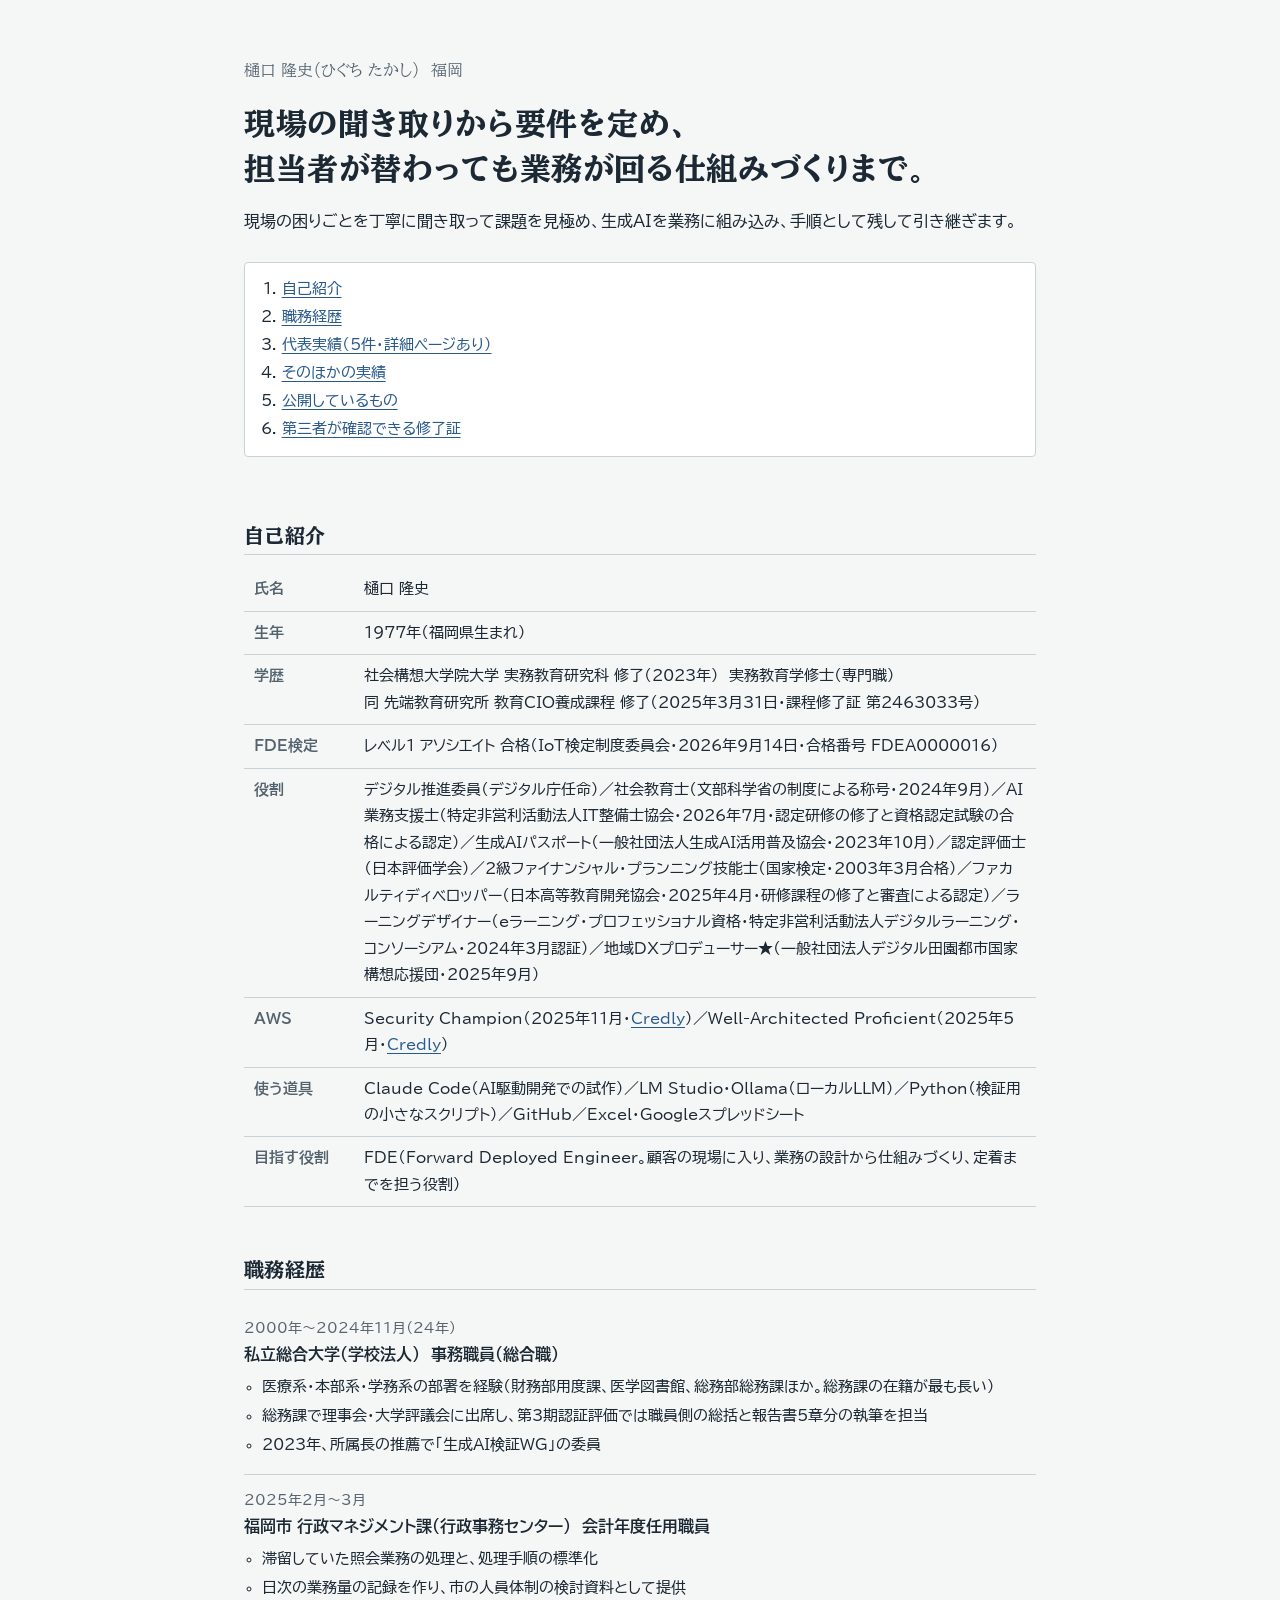
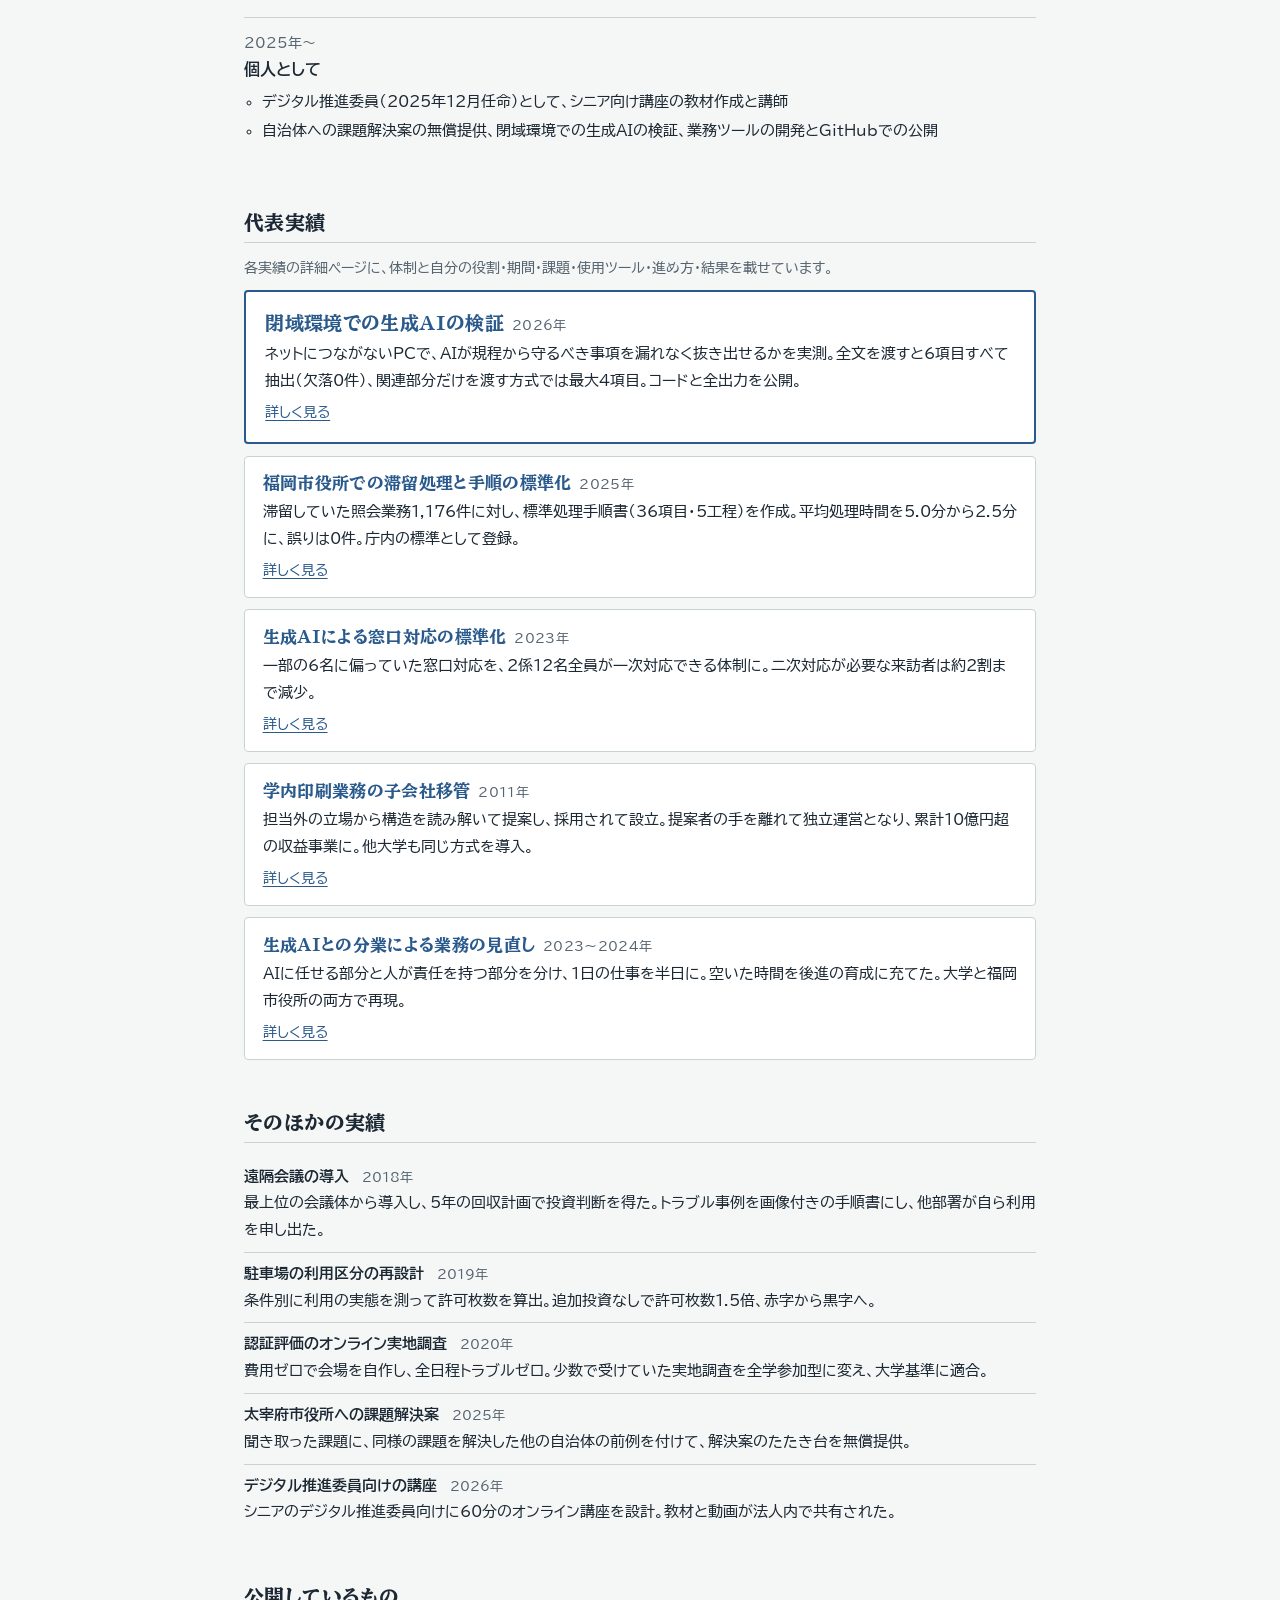
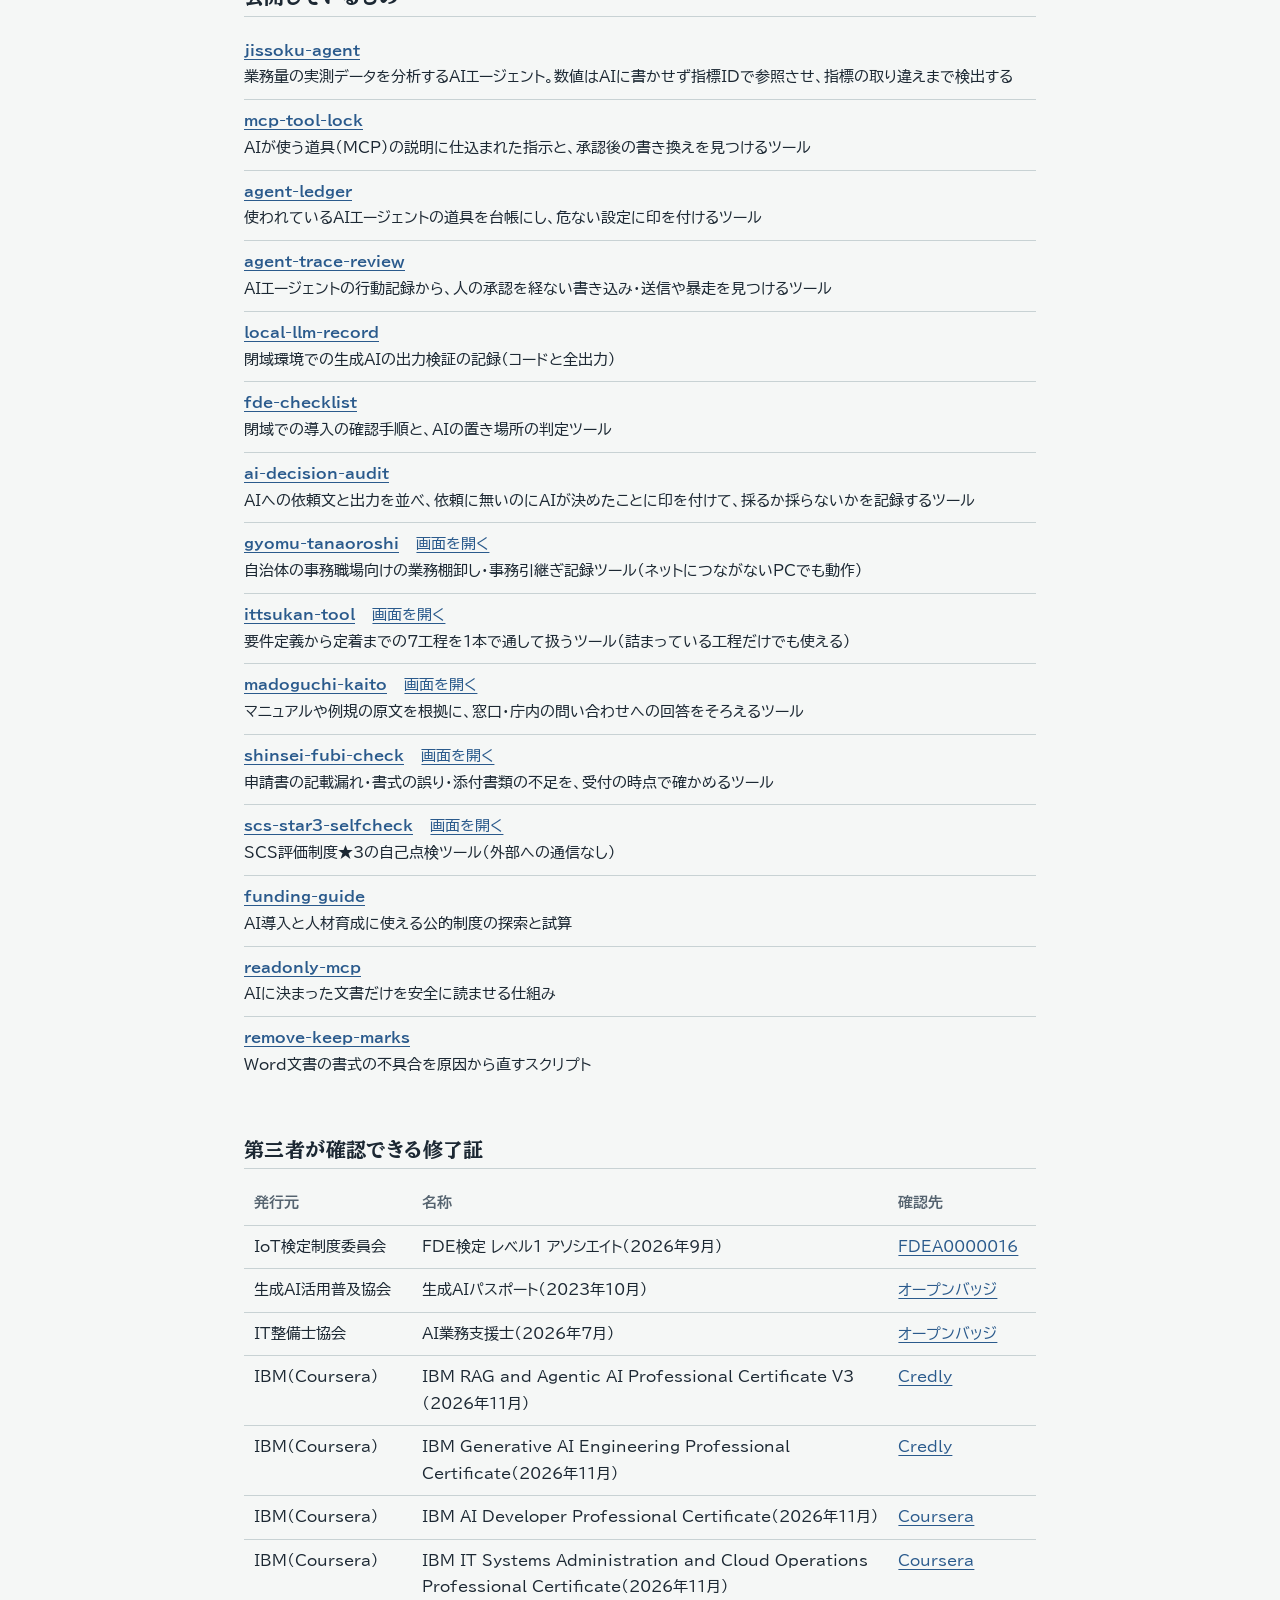
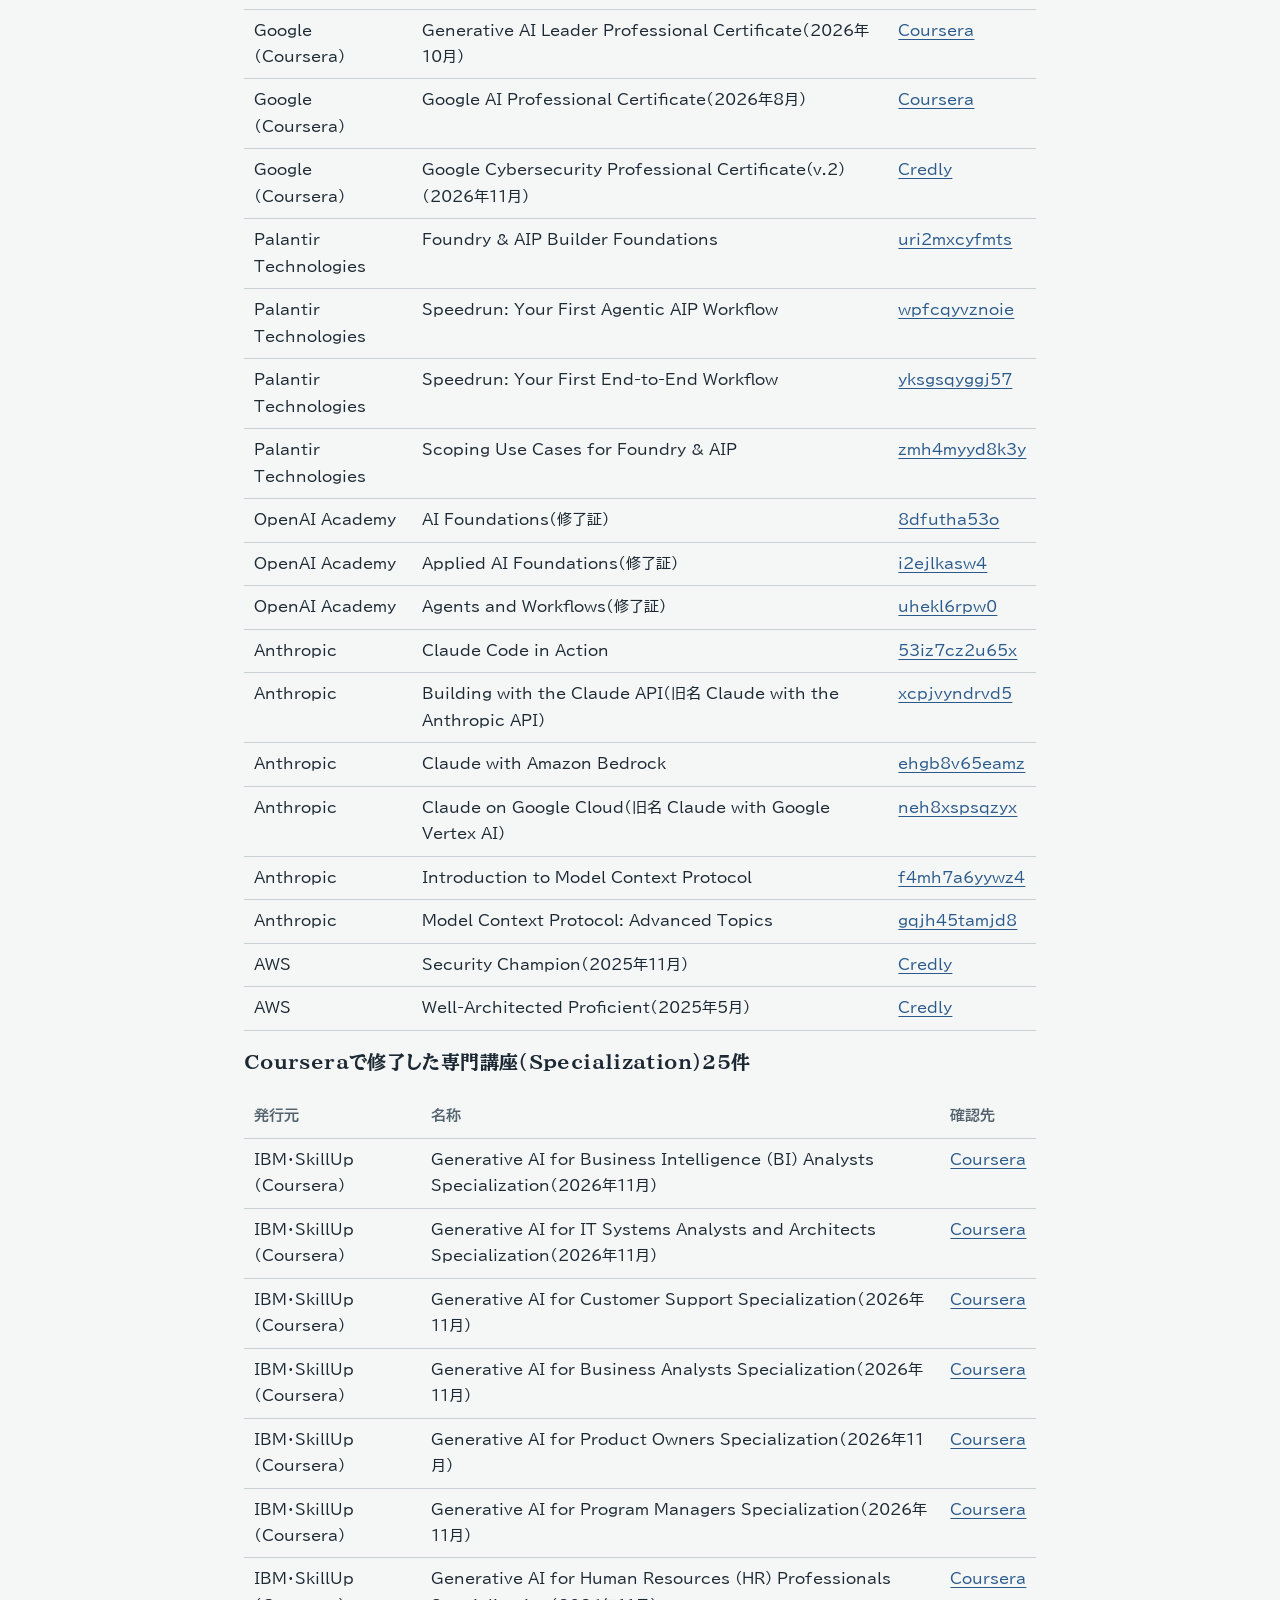
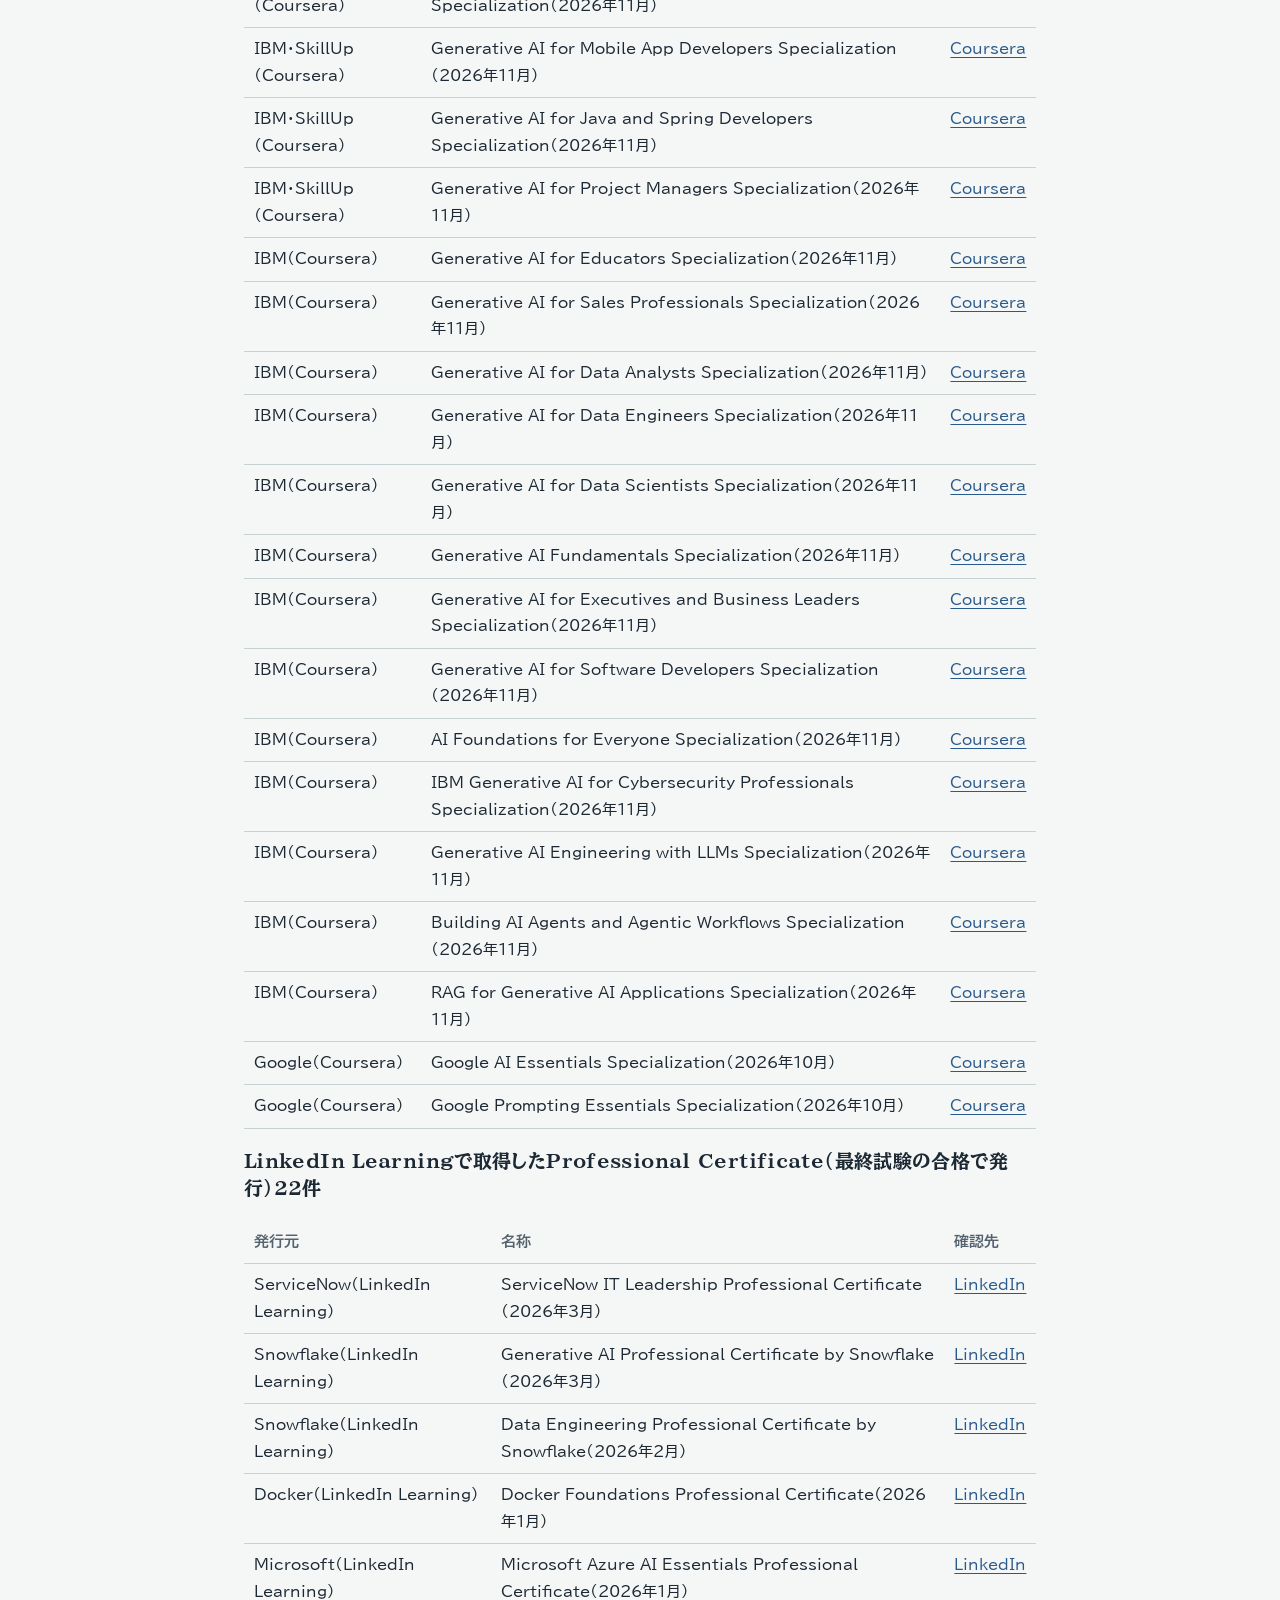
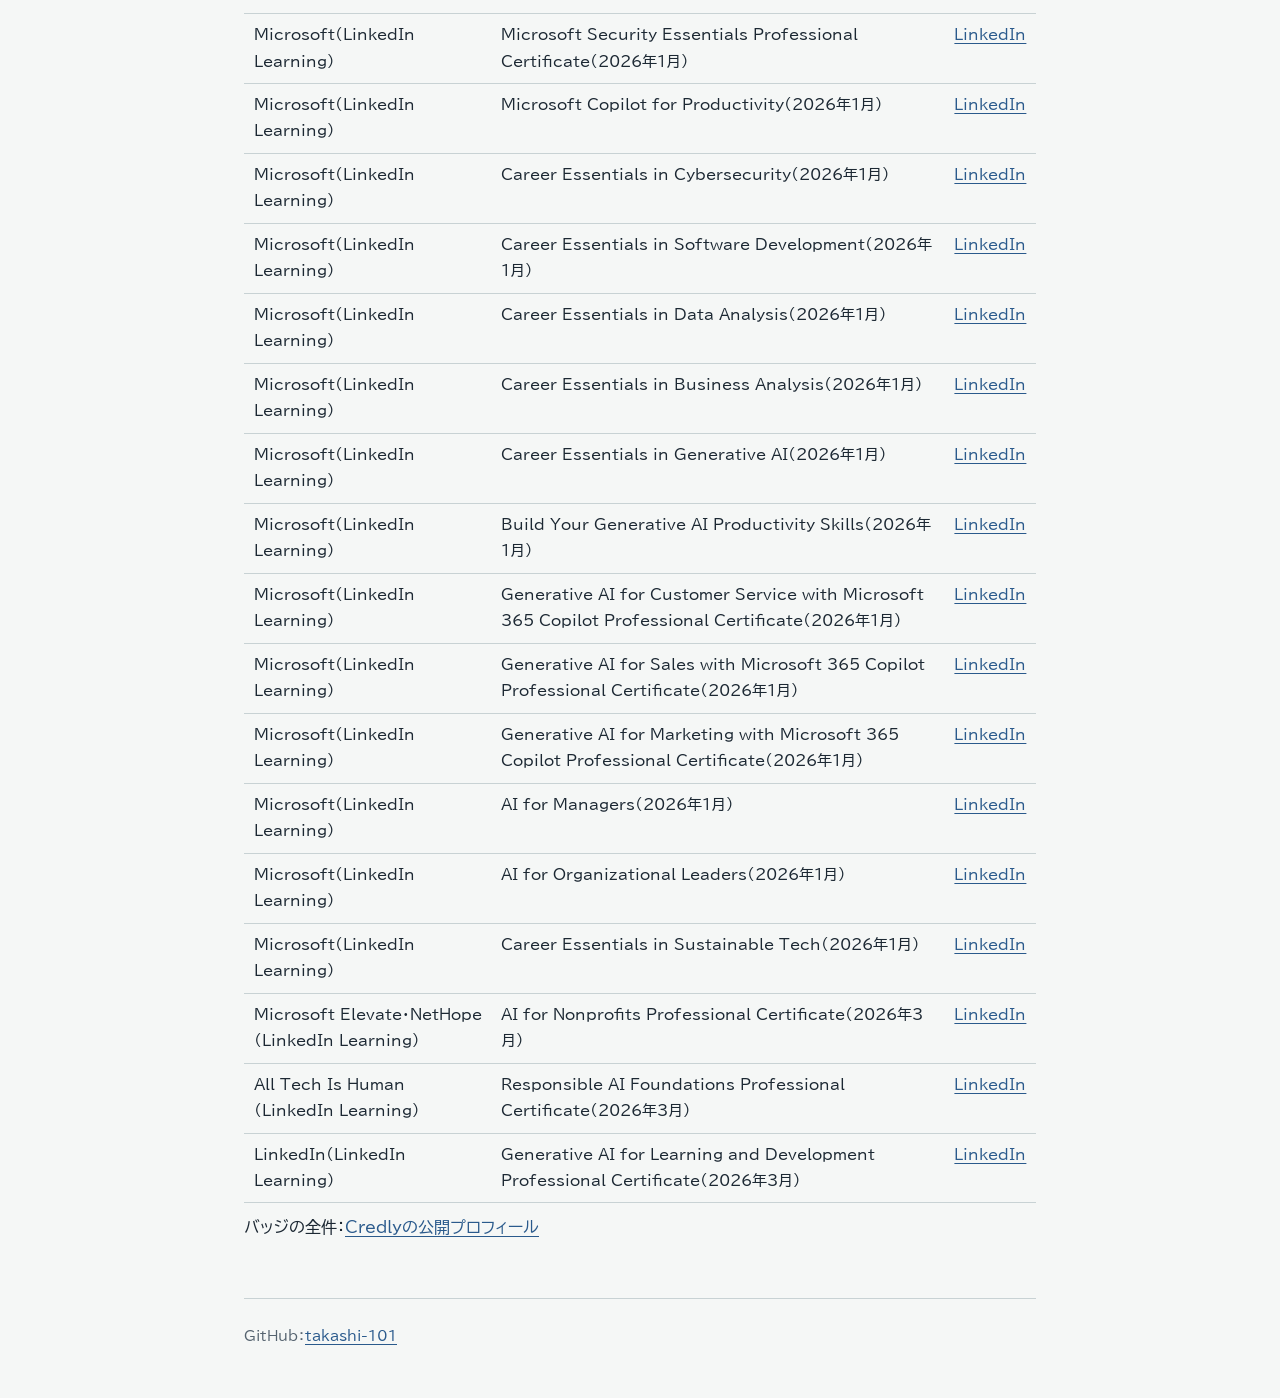
==== portfolio/index.html @ 78300871 "Snowflake Data Engineering Professional Certificateを追加" ====
<!DOCTYPE html>
<html lang="ja">
<head>
<meta charset="utf-8">
<meta name="viewport" content="width=device-width, initial-scale=1">
<title>樋口隆史｜ポートフォリオ（代表実績5件）</title>
<meta name="description" content="現場の聞き取りから要件を定め、担当者が替わっても業務が回る仕組みづくりまで。代表実績5件の体制・期間・使用ツール・進め方・結果をまとめています。">
<link rel="preconnect" href="https://fonts.googleapis.com">
<link rel="preconnect" href="https://fonts.gstatic.com" crossorigin>
<link href="https://fonts.googleapis.com/css2?family=BIZ+UDPGothic:wght@400;700&family=BIZ+UDPMincho:wght@400;700&display=swap" rel="stylesheet">
<link rel="stylesheet" href="style.css">
</head>
<body>
<div class="wrap">

<header>
  <p class="name">樋口 隆史（ひぐち たかし）　福岡</p>
  <h1><span>現場の聞き取りから要件を定め、</span><br><span>担当者が替わっても</span><span>業務が回る仕組みづくりまで。</span></h1>
  <p class="lead">現場の困りごとを丁寧に聞き取って課題を見極め、生成AIを業務に組み込み、手順として残して引き継ぎます。</p>
  <nav class="toc" aria-label="目次">
    <ol>
      <li><a href="#profile">自己紹介</a></li>
      <li><a href="#career">職務経歴</a></li>
      <li><a href="#picks">代表実績（5件・詳細ページあり）</a></li>
      <li><a href="#others">そのほかの実績</a></li>
      <li><a href="#works">公開しているもの</a></li>
      <li><a href="#certs">第三者が確認できる修了証</a></li>
    </ol>
  </nav>
</header>

<section id="profile">
  <h2>自己紹介</h2>
  <div class="tbl">
  <table>
    <tr><th>氏名</th><td>樋口 隆史</td></tr>
    <tr><th>生年</th><td>1977年（福岡県生まれ）</td></tr>
    <tr><th>学歴</th><td>社会構想大学院大学 実務教育研究科 修了（2023年）　実務教育学修士（専門職）<br>同 先端教育研究所 教育CIO養成課程 修了（2025年3月31日・課程修了証 第2463033号）</td></tr>
    <tr><th>FDE検定</th><td>レベル1 アソシエイト 合格（IoT検定制度委員会・2026年9月14日・合格番号 FDEA0000016）</td></tr>
    <tr><th>役割</th><td>デジタル推進委員（デジタル庁任命）／社会教育士（文部科学省の制度による称号・2024年9月）／AI業務支援士（特定非営利活動法人IT整備士協会・2026年7月・認定研修の修了と資格認定試験の合格による認定）／生成AIパスポート（一般社団法人生成AI活用普及協会・2023年10月）／認定評価士（日本評価学会）／2級ファイナンシャル・プランニング技能士（国家検定・2003年3月合格）／ファカルティディベロッパー（日本高等教育開発協会・2025年4月・研修課程の修了と審査による認定）／ラーニングデザイナー（eラーニング・プロフェッショナル資格・特定非営利活動法人デジタルラーニング・コンソーシアム・2024年3月認証）／地域DXプロデューサー★（一般社団法人デジタル田園都市国家構想応援団・2025年9月）</td></tr>
    <tr><th>AWS</th><td>Security Champion（2025年11月・<a href="https://www.credly.com/badges/ddab077d-58eb-4807-bec1-69e5c6aeb9a5">Credly</a>）／Well-Architected Proficient（2025年5月・<a href="https://www.credly.com/badges/02e7928f-cf12-4e2e-83c3-d47b12386eb8">Credly</a>）</td></tr>
    <tr><th>使う道具</th><td>Claude Code（AI駆動開発での試作）／LM Studio・Ollama（ローカルLLM）／Python（検証用の小さなスクリプト）／GitHub／Excel・Googleスプレッドシート</td></tr>
    <tr><th>目指す役割</th><td>FDE（Forward Deployed Engineer。顧客の現場に入り、業務の設計から仕組みづくり、定着までを担う役割）</td></tr>
  </table>
  </div>
</section>

<section id="career">
  <h2>職務経歴</h2>
  <ul class="career">
    <li>
      <span class="when">2000年〜2024年11月（24年）</span>
      <span class="where">私立総合大学（学校法人）　事務職員（総合職）</span>
      <ul>
        <li>医療系・本部系・学務系の部署を経験（財務部用度課、医学図書館、総務部総務課ほか。総務課の在籍が最も長い）</li>
        <li>総務課で理事会・大学評議会に出席し、第3期認証評価では職員側の総括と報告書5章分の執筆を担当</li>
        <li>2023年、所属長の推薦で「生成AI検証WG」の委員</li>
      </ul>
    </li>
    <li>
      <span class="when">2025年2月〜3月</span>
      <span class="where">福岡市 行政マネジメント課（行政事務センター）　会計年度任用職員</span>
      <ul>
        <li>滞留していた照会業務の処理と、処理手順の標準化</li>
        <li>日次の業務量の記録を作り、市の人員体制の検討資料として提供</li>
      </ul>
    </li>
    <li>
      <span class="when">2025年〜</span>
      <span class="where">個人として</span>
      <ul>
        <li>デジタル推進委員（2025年12月任命）として、シニア向け講座の教材作成と講師</li>
        <li>自治体への課題解決案の無償提供、閉域環境での生成AIの検証、業務ツールの開発とGitHubでの公開</li>
      </ul>
    </li>
  </ul>
</section>

<section id="picks">
  <h2>代表実績</h2>
  <p class="note">各実績の詳細ページに、体制と自分の役割・期間・課題・使用ツール・進め方・結果を載せています。</p>
  <ul class="picks">
    <li><a class="first" href="closed-llm.html">
      <h3>閉域環境での生成AIの検証<small>2026年</small></h3>
      <p>ネットにつながないPCで、AIが規程から守るべき事項を漏れなく抜き出せるかを実測。全文を渡すと6項目すべて抽出（欠落0件）、関連部分だけを渡す方式では最大4項目。コードと全出力を公開。</p>
      <span class="more">詳しく見る</span></a></li>
    <li><a href="fukuoka-city.html">
      <h3>福岡市役所での滞留処理と手順の標準化<small>2025年</small></h3>
      <p>滞留していた照会業務1,176件に対し、標準処理手順書（36項目・5工程）を作成。平均処理時間を5.0分から2.5分に、誤りは0件。庁内の標準として登録。</p>
      <span class="more">詳しく見る</span></a></li>
    <li><a href="madoguchi.html">
      <h3>生成AIによる窓口対応の標準化<small>2023年</small></h3>
      <p>一部の6名に偏っていた窓口対応を、2係12名全員が一次対応できる体制に。二次対応が必要な来訪者は約2割まで減少。</p>
      <span class="more">詳しく見る</span></a></li>
    <li><a href="printing.html">
      <h3>学内印刷業務の子会社移管<small>2011年</small></h3>
      <p>担当外の立場から構造を読み解いて提案し、採用されて設立。提案者の手を離れて独立運営となり、累計10億円超の収益事業に。他大学も同じ方式を導入。</p>
      <span class="more">詳しく見る</span></a></li>
    <li><a href="ai-bungyo.html">
      <h3>生成AIとの分業による業務の見直し<small>2023〜2024年</small></h3>
      <p>AIに任せる部分と人が責任を持つ部分を分け、1日の仕事を半日に。空いた時間を後進の育成に充てた。大学と福岡市役所の両方で再現。</p>
      <span class="more">詳しく見る</span></a></li>
  </ul>
</section>

<section id="others">
  <h2>そのほかの実績</h2>
  <ul class="lines">
    <li><b>遠隔会議の導入</b><span class="yr">2018年</span><br>最上位の会議体から導入し、5年の回収計画で投資判断を得た。トラブル事例を画像付きの手順書にし、他部署が自ら利用を申し出た。</li>
    <li><b>駐車場の利用区分の再設計</b><span class="yr">2019年</span><br>条件別に利用の実態を測って許可枚数を算出。追加投資なしで許可枚数1.5倍、赤字から黒字へ。</li>
    <li><b>認証評価のオンライン実地調査</b><span class="yr">2020年</span><br>費用ゼロで会場を自作し、全日程トラブルゼロ。少数で受けていた実地調査を全学参加型に変え、大学基準に適合。</li>
    <li><b>太宰府市役所への課題解決案</b><span class="yr">2025年</span><br>聞き取った課題に、同様の課題を解決した他の自治体の前例を付けて、解決案のたたき台を無償提供。</li>
    <li><b>デジタル推進委員向けの講座</b><span class="yr">2026年</span><br>シニアのデジタル推進委員向けに60分のオンライン講座を設計。教材と動画が法人内で共有された。</li>
  </ul>
</section>

<section id="works">
  <h2>公開しているもの</h2>
  <ul class="lines">
    <li><a href="https://github.com/takashi-101/jissoku-agent"><b>jissoku-agent</b></a><br>業務量の実測データを分析するAIエージェント。数値はAIに書かせず指標IDで参照させ、指標の取り違えまで検出する</li>
    <li><a href="https://github.com/takashi-101/mcp-tool-lock"><b>mcp-tool-lock</b></a><br>AIが使う道具（MCP）の説明に仕込まれた指示と、承認後の書き換えを見つけるツール</li>
    <li><a href="https://github.com/takashi-101/agent-ledger"><b>agent-ledger</b></a><br>使われているAIエージェントの道具を台帳にし、危ない設定に印を付けるツール</li>
    <li><a href="https://github.com/takashi-101/agent-trace-review"><b>agent-trace-review</b></a><br>AIエージェントの行動記録から、人の承認を経ない書き込み・送信や暴走を見つけるツール</li>
    <li><a href="https://github.com/takashi-101/local-llm-record"><b>local-llm-record</b></a><br>閉域環境での生成AIの出力検証の記録（コードと全出力）</li>
    <li><a href="https://github.com/takashi-101/fde-checklist"><b>fde-checklist</b></a><br>閉域での導入の確認手順と、AIの置き場所の判定ツール</li>
    <li><a href="https://github.com/takashi-101/ai-decision-audit"><b>ai-decision-audit</b></a><br>AIへの依頼文と出力を並べ、依頼に無いのにAIが決めたことに印を付けて、採るか採らないかを記録するツール</li>
    <li><a href="https://github.com/takashi-101/gyomu-tanaoroshi"><b>gyomu-tanaoroshi</b></a>　<a href="https://takashi-101.github.io/gyomu-tanaoroshi/">画面を開く</a><br>自治体の事務職場向けの業務棚卸し・事務引継ぎ記録ツール（ネットにつながないPCでも動作）</li>
    <li><a href="https://github.com/takashi-101/ittsukan-tool"><b>ittsukan-tool</b></a>　<a href="https://takashi-101.github.io/ittsukan-tool/">画面を開く</a><br>要件定義から定着までの7工程を1本で通して扱うツール（詰まっている工程だけでも使える）</li>
    <li><a href="https://github.com/takashi-101/madoguchi-kaito"><b>madoguchi-kaito</b></a>　<a href="https://takashi-101.github.io/madoguchi-kaito/">画面を開く</a><br>マニュアルや例規の原文を根拠に、窓口・庁内の問い合わせへの回答をそろえるツール</li>
    <li><a href="https://github.com/takashi-101/shinsei-fubi-check"><b>shinsei-fubi-check</b></a>　<a href="https://takashi-101.github.io/shinsei-fubi-check/">画面を開く</a><br>申請書の記載漏れ・書式の誤り・添付書類の不足を、受付の時点で確かめるツール</li>
    <li><a href="https://github.com/takashi-101/scs-star3-selfcheck"><b>scs-star3-selfcheck</b></a>　<a href="https://takashi-101.github.io/scs-star3-selfcheck/">画面を開く</a><br>SCS評価制度★3の自己点検ツール（外部への通信なし）</li>
    <li><a href="https://github.com/takashi-101/funding-guide"><b>funding-guide</b></a><br>AI導入と人材育成に使える公的制度の探索と試算</li>
    <li><a href="https://github.com/takashi-101/readonly-mcp"><b>readonly-mcp</b></a><br>AIに決まった文書だけを安全に読ませる仕組み</li>
    <li><a href="https://github.com/takashi-101/remove-keep-marks"><b>remove-keep-marks</b></a><br>Word文書の書式の不具合を原因から直すスクリプト</li>
  </ul>
</section>

<section id="certs">
  <h2>第三者が確認できる修了証</h2>
  <div class="tbl">
  <table class="certs">
    <thead><tr><th>発行元</th><th>名称</th><th>確認先</th></tr></thead>
    <tbody>
      <tr><td>IoT検定制度委員会</td><td>FDE検定 レベル1 アソシエイト（2026年9月）</td><td><a href="https://tcert.co/xH1DLiewQ9">FDEA0000016</a></td></tr>
      <tr><td>生成AI活用普及協会</td><td>生成AIパスポート（2023年10月）</td><td><a href="https://www.openbadge-global.com/ns/portal/openbadge/public/assertions/detail/cUpqS1FBeGpONER4MVNaaWs2R0VJdz09">オープンバッジ</a></td></tr>
      <tr><td>IT整備士協会</td><td>AI業務支援士（2026年7月）</td><td><a href="https://wallet.openbadge.net/public/credential/4e3f9bba-253b-8474-8f3d-01a15888fd8a">オープンバッジ</a></td></tr>
      <tr><td>IBM（Coursera）</td><td>IBM RAG and Agentic AI Professional Certificate V3（2026年11月）</td><td><a href="https://www.credly.com/badges/3baa9254-f73c-4769-9448-77fb24473c1d">Credly</a></td></tr>
      <tr><td>IBM（Coursera）</td><td>IBM Generative AI Engineering Professional Certificate（2026年11月）</td><td><a href="https://www.credly.com/badges/7364adab-8350-4eef-b94c-94e8dc659570">Credly</a></td></tr>
      <tr><td>IBM（Coursera）</td><td>IBM AI Developer Professional Certificate（2026年11月）</td><td><a href="https://coursera.org/verify/professional-cert/EVOJO156B4DD">Coursera</a></td></tr>
      <tr><td>IBM（Coursera）</td><td>IBM IT Systems Administration and Cloud Operations Professional Certificate（2026年11月）</td><td><a href="https://coursera.org/verify/professional-cert/R0UQAPOVDB9Z">Coursera</a></td></tr>
      <tr><td>Google（Coursera）</td><td>Generative AI Leader Professional Certificate（2026年10月）</td><td><a href="https://coursera.org/verify/professional-cert/8MZPU6931BCZ">Coursera</a></td></tr>
    <tr><td>Google（Coursera）</td><td>Google AI Professional Certificate（2026年8月）</td><td><a href="https://coursera.org/verify/professional-cert/H9FY7ZPABIVQ">Coursera</a></td></tr>
    <tr><td>Google（Coursera）</td><td>Google Cybersecurity Professional Certificate(v.2)（2026年11月）</td><td><a href="https://www.credly.com/badges/90bbb775-f9b8-4aef-bc24-1ed7c67d17e4">Credly</a></td></tr>
      <tr><td>Palantir Technologies</td><td>Foundry &amp; AIP Builder Foundations</td><td><a href="https://verify.skilljar.com/c/uri2mxcyfmts">uri2mxcyfmts</a></td></tr>
      <tr><td>Palantir Technologies</td><td>Speedrun: Your First Agentic AIP Workflow</td><td><a href="https://verify.skilljar.com/c/wpfcqyvznoie">wpfcqyvznoie</a></td></tr>
      <tr><td>Palantir Technologies</td><td>Speedrun: Your First End-to-End Workflow</td><td><a href="https://verify.skilljar.com/c/yksgsqyggj57">yksgsqyggj57</a></td></tr>
      <tr><td>Palantir Technologies</td><td>Scoping Use Cases for Foundry &amp; AIP</td><td><a href="https://verify.skilljar.com/c/zmh4myyd8k3y">zmh4myyd8k3y</a></td></tr>
      <tr><td>OpenAI Academy</td><td>AI Foundations（修了証）</td><td><a href="https://academy.openai.com/public/certificate/8dfutha53o">8dfutha53o</a></td></tr>
      <tr><td>OpenAI Academy</td><td>Applied AI Foundations（修了証）</td><td><a href="https://academy.openai.com/public/certificate/i2ejlkasw4">i2ejlkasw4</a></td></tr>
      <tr><td>OpenAI Academy</td><td>Agents and Workflows（修了証）</td><td><a href="https://academy.openai.com/public/certificate/uhekl6rpw0">uhekl6rpw0</a></td></tr>
      
      <tr><td>Anthropic</td><td>Claude Code in Action</td><td><a href="https://verify.skilljar.com/c/53iz7cz2u65x">53iz7cz2u65x</a></td></tr>
      <tr><td>Anthropic</td><td>Building with the Claude API（旧名 Claude with the Anthropic API）</td><td><a href="https://verify.skilljar.com/c/xcpjvyndrvd5">xcpjvyndrvd5</a></td></tr>
      <tr><td>Anthropic</td><td>Claude with Amazon Bedrock</td><td><a href="https://verify.skilljar.com/c/ehgb8v65eamz">ehgb8v65eamz</a></td></tr>
      <tr><td>Anthropic</td><td>Claude on Google Cloud（旧名 Claude with Google Vertex AI）</td><td><a href="https://verify.skilljar.com/c/neh8xspsqzyx">neh8xspsqzyx</a></td></tr>
      <tr><td>Anthropic</td><td>Introduction to Model Context Protocol</td><td><a href="https://verify.skilljar.com/c/f4mh7a6yywz4">f4mh7a6yywz4</a></td></tr>
      <tr><td>Anthropic</td><td>Model Context Protocol: Advanced Topics</td><td><a href="https://verify.skilljar.com/c/gqjh45tamjd8">gqjh45tamjd8</a></td></tr>
      <tr><td>AWS</td><td>Security Champion（2025年11月）</td><td><a href="https://www.credly.com/badges/ddab077d-58eb-4807-bec1-69e5c6aeb9a5">Credly</a></td></tr>
      <tr><td>AWS</td><td>Well-Architected Proficient（2025年5月）</td><td><a href="https://www.credly.com/badges/02e7928f-cf12-4e2e-83c3-d47b12386eb8">Credly</a></td></tr>
    </tbody>
  </table>
  </div>
  <h3>Courseraで修了した専門講座（Specialization）25件</h3>
  <div class="tbl">
  <table class="certs">
    <thead><tr><th>発行元</th><th>名称</th><th>確認先</th></tr></thead>
    <tbody>
    <tr><td>IBM・SkillUp（Coursera）</td><td>Generative AI for Business Intelligence (BI) Analysts Specialization（2026年11月）</td><td><a href="https://coursera.org/verify/specialization/KGUS6SXC6YFV">Coursera</a></td></tr>
    <tr><td>IBM・SkillUp（Coursera）</td><td>Generative AI for IT Systems Analysts and Architects Specialization（2026年11月）</td><td><a href="https://coursera.org/verify/specialization/9SSL1IJ876WO">Coursera</a></td></tr>
    <tr><td>IBM・SkillUp（Coursera）</td><td>Generative AI for Customer Support Specialization（2026年11月）</td><td><a href="https://coursera.org/verify/specialization/OMTLYQ07JYCJ">Coursera</a></td></tr>
    <tr><td>IBM・SkillUp（Coursera）</td><td>Generative AI for Business Analysts Specialization（2026年11月）</td><td><a href="https://coursera.org/verify/specialization/55QU54K709E6">Coursera</a></td></tr>
    <tr><td>IBM・SkillUp（Coursera）</td><td>Generative AI for Product Owners Specialization（2026年11月）</td><td><a href="https://coursera.org/verify/specialization/GV933L70CF5H">Coursera</a></td></tr>
    <tr><td>IBM・SkillUp（Coursera）</td><td>Generative AI for Program Managers Specialization（2026年11月）</td><td><a href="https://coursera.org/verify/specialization/2UM2B4YPBE3R">Coursera</a></td></tr>
    <tr><td>IBM・SkillUp（Coursera）</td><td>Generative AI for Human Resources (HR) Professionals Specialization（2026年11月）</td><td><a href="https://coursera.org/verify/specialization/37E7C5NP1PBH">Coursera</a></td></tr>
    <tr><td>IBM・SkillUp（Coursera）</td><td>Generative AI for Mobile App Developers Specialization（2026年11月）</td><td><a href="https://coursera.org/verify/specialization/JR6T1E2RQ9N4">Coursera</a></td></tr>
    <tr><td>IBM・SkillUp（Coursera）</td><td>Generative AI for Java and Spring Developers Specialization（2026年11月）</td><td><a href="https://coursera.org/verify/specialization/B9QN8DNIG02S">Coursera</a></td></tr>
    <tr><td>IBM・SkillUp（Coursera）</td><td>Generative AI for Project Managers Specialization（2026年11月）</td><td><a href="https://coursera.org/verify/specialization/GP6H5OLNH2C0">Coursera</a></td></tr>
    <tr><td>IBM（Coursera）</td><td>Generative AI for Educators Specialization（2026年11月）</td><td><a href="https://coursera.org/verify/specialization/201S3URRD6PC">Coursera</a></td></tr>
    <tr><td>IBM（Coursera）</td><td>Generative AI for Sales Professionals Specialization（2026年11月）</td><td><a href="https://coursera.org/verify/specialization/YPDDPFNZ023P">Coursera</a></td></tr>
    <tr><td>IBM（Coursera）</td><td>Generative AI for Data Analysts Specialization（2026年11月）</td><td><a href="https://coursera.org/verify/specialization/YGUR9S8VTTEY">Coursera</a></td></tr>
    <tr><td>IBM（Coursera）</td><td>Generative AI for Data Engineers Specialization（2026年11月）</td><td><a href="https://coursera.org/verify/specialization/5BDOBS95XGH0">Coursera</a></td></tr>
    <tr><td>IBM（Coursera）</td><td>Generative AI for Data Scientists Specialization（2026年11月）</td><td><a href="https://coursera.org/verify/specialization/KJVF3L4E0UQP">Coursera</a></td></tr>
    <tr><td>IBM（Coursera）</td><td>Generative AI Fundamentals Specialization（2026年11月）</td><td><a href="https://coursera.org/verify/specialization/PCQP03UXKDYZ">Coursera</a></td></tr>
    <tr><td>IBM（Coursera）</td><td>Generative AI for Executives and Business Leaders Specialization（2026年11月）</td><td><a href="https://coursera.org/verify/specialization/YZ1G6P9A9ZR9">Coursera</a></td></tr>
    <tr><td>IBM（Coursera）</td><td>Generative AI for Software Developers Specialization（2026年11月）</td><td><a href="https://coursera.org/verify/specialization/ZOK95KMOY3CE">Coursera</a></td></tr>
    <tr><td>IBM（Coursera）</td><td>AI Foundations for Everyone Specialization（2026年11月）</td><td><a href="https://coursera.org/verify/specialization/59HG8CJJO4U3">Coursera</a></td></tr>
    <tr><td>IBM（Coursera）</td><td>IBM Generative AI for Cybersecurity Professionals Specialization（2026年11月）</td><td><a href="https://coursera.org/verify/specialization/K06Q6MGL83VN">Coursera</a></td></tr>
    <tr><td>IBM（Coursera）</td><td>Generative AI Engineering with LLMs Specialization（2026年11月）</td><td><a href="https://coursera.org/verify/specialization/2H28YMTAH0MC">Coursera</a></td></tr>
    <tr><td>IBM（Coursera）</td><td>Building AI Agents and Agentic Workflows Specialization（2026年11月）</td><td><a href="https://coursera.org/verify/specialization/3RJ5WQS97R7J">Coursera</a></td></tr>
    <tr><td>IBM（Coursera）</td><td>RAG for Generative AI Applications Specialization（2026年11月）</td><td><a href="https://coursera.org/verify/specialization/UR7PYSSSBXZ3">Coursera</a></td></tr>
    <tr><td>Google（Coursera）</td><td>Google AI Essentials Specialization（2026年10月）</td><td><a href="https://coursera.org/verify/specialization/101M4AEO8E8T">Coursera</a></td></tr>
    <tr><td>Google（Coursera）</td><td>Google Prompting Essentials Specialization（2026年10月）</td><td><a href="https://coursera.org/verify/specialization/FDQOYMDUDI15">Coursera</a></td></tr>
    </tbody>
  </table>
  </div>
  <h3>LinkedIn Learningで取得したProfessional Certificate（最終試験の合格で発行）22件</h3>
  <div class="tbl">
  <table class="certs">
    <thead><tr><th>発行元</th><th>名称</th><th>確認先</th></tr></thead>
    <tbody>
    <tr><td>ServiceNow（LinkedIn Learning）</td><td>ServiceNow IT Leadership Professional Certificate（2026年3月）</td><td><a href="https://www.linkedin.com/learning/certificates/bb6638f7d04cd987fc28f3cf4d6ad32d4d9e998ace8136897b9b5f7c48e92d67">LinkedIn</a></td></tr>
    <tr><td>Snowflake（LinkedIn Learning）</td><td>Generative AI Professional Certificate by Snowflake（2026年3月）</td><td><a href="https://www.linkedin.com/learning/certificates/126a02d48bec6915065b2121e7428e001eec67a1801c7d5b520a885632dd7b4f">LinkedIn</a></td></tr>
    <tr><td>Snowflake（LinkedIn Learning）</td><td>Data Engineering Professional Certificate by Snowflake（2026年2月）</td><td><a href="https://www.linkedin.com/learning/certificates/511f730a2056096e49b065be17d96c5d365a4ca31ff7b7f92252d20fcc608e20">LinkedIn</a></td></tr>
    <tr><td>Docker（LinkedIn Learning）</td><td>Docker Foundations Professional Certificate（2026年1月）</td><td><a href="https://www.linkedin.com/learning/certificates/6bb62201acd7e3670d6fd1918a775fbfc3eb7fb274a4c971082eb020112b9f26">LinkedIn</a></td></tr>
    <tr><td>Microsoft（LinkedIn Learning）</td><td>Microsoft Azure AI Essentials Professional Certificate（2026年1月）</td><td><a href="https://www.linkedin.com/learning/certificates/0607ee52ff0b91809ff56d4ba5c204c321ae24a1f67af42f4c9dc02342e304a9">LinkedIn</a></td></tr>
    <tr><td>Microsoft（LinkedIn Learning）</td><td>Microsoft Security Essentials Professional Certificate（2026年1月）</td><td><a href="https://www.linkedin.com/learning/certificates/59bb74c98158d44623559cd079b9accfae9d3c18f836fa27ac947dd502160b0b">LinkedIn</a></td></tr>
    <tr><td>Microsoft（LinkedIn Learning）</td><td>Microsoft Copilot for Productivity（2026年1月）</td><td><a href="https://www.linkedin.com/learning/certificates/4ec16604f71f1d9bfe0b954c2201b7b3a2296180a1a6c63d79e80b2fa87da4b6">LinkedIn</a></td></tr>
    <tr><td>Microsoft（LinkedIn Learning）</td><td>Career Essentials in Cybersecurity（2026年1月）</td><td><a href="https://www.linkedin.com/learning/certificates/3ae09e95db93d528fd18827bb99f2970632854e39553d2263aaa3064560e3786">LinkedIn</a></td></tr>
    <tr><td>Microsoft（LinkedIn Learning）</td><td>Career Essentials in Software Development（2026年1月）</td><td><a href="https://www.linkedin.com/learning/certificates/eef45db98c97269f7f8d185e0f2085498e813fb1177d0f58f0e421a23b79ff07">LinkedIn</a></td></tr>
    <tr><td>Microsoft（LinkedIn Learning）</td><td>Career Essentials in Data Analysis（2026年1月）</td><td><a href="https://www.linkedin.com/learning/certificates/3589ebe4d447f8036fb571eb675966085cdf4fa14a5752d8caf11c5de3fb2b4c">LinkedIn</a></td></tr>
    <tr><td>Microsoft（LinkedIn Learning）</td><td>Career Essentials in Business Analysis（2026年1月）</td><td><a href="https://www.linkedin.com/learning/certificates/d2fac4e69afc4510f19ee619659c643a57bb8f8db4f71565cca1c7b41422d896">LinkedIn</a></td></tr>
    <tr><td>Microsoft（LinkedIn Learning）</td><td>Career Essentials in Generative AI（2026年1月）</td><td><a href="https://www.linkedin.com/learning/certificates/92ce03c53e743dd8f17dd28c818bbcbefae8c107efe8961ee73c99b91aba9c4f">LinkedIn</a></td></tr>
    <tr><td>Microsoft（LinkedIn Learning）</td><td>Build Your Generative AI Productivity Skills（2026年1月）</td><td><a href="https://www.linkedin.com/learning/certificates/a09404dbe1359826727017ead515855949eb3028689af883589f8c1c0c207fc5">LinkedIn</a></td></tr>
    <tr><td>Microsoft（LinkedIn Learning）</td><td>Generative AI for Customer Service with Microsoft 365 Copilot Professional Certificate（2026年1月）</td><td><a href="https://www.linkedin.com/learning/certificates/4264a9861677a1a3c09b670e0a302ad8120d28579cc86fe12b5d70eca1d716dd">LinkedIn</a></td></tr>
    <tr><td>Microsoft（LinkedIn Learning）</td><td>Generative AI for Sales with Microsoft 365 Copilot Professional Certificate（2026年1月）</td><td><a href="https://www.linkedin.com/learning/certificates/e24aac9bdb2710e81bb117a379ca9fbc653effc0f7c7bc41d849e701ba9d8be4">LinkedIn</a></td></tr>
    <tr><td>Microsoft（LinkedIn Learning）</td><td>Generative AI for Marketing with Microsoft 365 Copilot Professional Certificate（2026年1月）</td><td><a href="https://www.linkedin.com/learning/certificates/f24d5d16df27b347dc5cd744d58b94be4fa3618d655a059ba67b2f90d7b311b2">LinkedIn</a></td></tr>
    <tr><td>Microsoft（LinkedIn Learning）</td><td>AI for Managers（2026年1月）</td><td><a href="https://www.linkedin.com/learning/certificates/36ce9ce3c95e2cf2496360d3ee3487184628417e27b7047b1d3357059f572aa8">LinkedIn</a></td></tr>
    <tr><td>Microsoft（LinkedIn Learning）</td><td>AI for Organizational Leaders（2026年1月）</td><td><a href="https://www.linkedin.com/learning/certificates/c4bc1faa7d01240b45106b6bfffc8ef8da12a43a4783a793c9ce9a231a15dee4">LinkedIn</a></td></tr>
    <tr><td>Microsoft（LinkedIn Learning）</td><td>Career Essentials in Sustainable Tech（2026年1月）</td><td><a href="https://www.linkedin.com/learning/certificates/214075e4a91ca55a684995a592edd11d94c484cd1f3cf6c44e0a080eda3201a8">LinkedIn</a></td></tr>
    <tr><td>Microsoft Elevate・NetHope（LinkedIn Learning）</td><td>AI for Nonprofits Professional Certificate（2026年3月）</td><td><a href="https://www.linkedin.com/learning/certificates/eb6e240e45e2c755c61fca8813d966d60fd28f04a5f67636d98eb9680a11c706">LinkedIn</a></td></tr>
    <tr><td>All Tech Is Human（LinkedIn Learning）</td><td>Responsible AI Foundations Professional Certificate（2026年3月）</td><td><a href="https://www.linkedin.com/learning/certificates/c781a3a533a6f41f24696f8b7882d3080d58a93d784bdd00a62c127a623ef45d">LinkedIn</a></td></tr>
    <tr><td>LinkedIn（LinkedIn Learning）</td><td>Generative AI for Learning and Development Professional Certificate（2026年3月）</td><td><a href="https://www.linkedin.com/learning/certificates/c5eeeac5385090e9c9bd4a3fbb51c5ff741c07ae417ab068938c1c28a04c9618">LinkedIn</a></td></tr>
    </tbody>
  </table>
  </div>
  <p>バッジの全件：<a href="https://www.credly.com/users/takashi-higuchi.2d0eec27">Credlyの公開プロフィール</a></p>
</section>

<footer>
  <p>GitHub：<a href="https://github.com/takashi-101">takashi-101</a></p>
</footer>

</div>
</body>
</html>
---- portfolio/style.css ----
:root{
  --paper:#F5F7F6; --card:#FFFFFF; --ink:#1C2833; --sub:#55636F; --rule:#C8D2D4;
  --ai:#2A5A8C; --tint:#E4ECF2;
  --mincho:"BIZ UDPMincho","Hiragino Mincho ProN","Yu Mincho",serif;
  --gothic:"BIZ UDPGothic","Hiragino Sans","Yu Gothic","Meiryo",sans-serif;
  color-scheme:light;
}
@media (prefers-color-scheme:dark){
  :root{--paper:#141B22;--card:#19222B;--ink:#E6ECEF;--sub:#A3B0BA;--rule:#2F3B45;--ai:#8DB4DE;--tint:#1F2D3A;color-scheme:dark}
}
*{box-sizing:border-box}
html{-webkit-text-size-adjust:100%}
body{margin:0;background:var(--paper);color:var(--ink);font-family:var(--gothic);font-size:1rem;line-height:1.8}
.wrap{max-width:52rem;margin:0 auto;padding:0 1.25rem}
a{color:var(--ai);text-underline-offset:.2em}
a:focus-visible{outline:2px solid var(--ai);outline-offset:2px}
h1,h2,h3{font-family:var(--mincho);font-weight:700;line-height:1.45;letter-spacing:.02em}
h2{font-size:1.25rem;margin:3rem 0 .8rem;padding-bottom:.3rem;border-bottom:1px solid var(--rule)}
p{margin:.6rem 0}

header{padding:3.5rem 0 1rem}
.name{font-family:var(--mincho);color:var(--sub);margin:0 0 1rem}
h1{font-size:clamp(1.4rem,4.2vw,1.95rem);margin:0 0 1rem}
h1 span{display:inline-block}
.lead{font-size:1.02rem;margin:0}

.toc{background:var(--card);border:1px solid var(--rule);border-radius:4px;padding:.7rem 1rem;margin:1.6rem 0 0;font-size:.92rem}
.toc ol{margin:0;padding-left:1.4em}
.toc li{margin:.1rem 0}

.tbl{overflow-x:auto}
table{border-collapse:collapse;width:100%;font-size:.92rem}
th,td{text-align:left;vertical-align:top;padding:.5rem .6rem;border-bottom:1px solid var(--rule)}
th{color:var(--sub);font-weight:700;white-space:nowrap;width:7.5em}

.certs th{width:auto}
.certs td:last-child{white-space:nowrap}
.career{list-style:none;margin:0;padding:0}
.career>li{padding:.8rem 0;border-bottom:1px solid var(--rule)}
.career>li:last-child{border-bottom:0}
.career ul li{margin:.15rem 0}
.career .when{display:block;font-size:.85rem;color:var(--sub)}
.career .where{display:block;font-weight:700}
.career ul{margin:.3rem 0 0;padding-left:1.2em;font-size:.93rem}

/* 代表実績 */
.picks{list-style:none;margin:0;padding:0;display:grid;gap:.7rem}
.picks a{display:block;text-decoration:none;color:inherit;background:var(--card);border:1px solid var(--rule);border-radius:4px;padding:.9rem 1.1rem}
.picks a:hover{border-color:var(--ai)}
.picks h3{font-size:1.05rem;margin:0 0 .25rem;color:var(--ai)}
.picks h3 small{font-family:var(--gothic);font-weight:400;font-size:.8rem;color:var(--sub);margin-left:.6em}
.picks p{margin:0;font-size:.93rem}
.picks .first{border:2px solid var(--ai);padding:1.1rem 1.2rem}
.picks .first h3{font-size:1.2rem}
.picks .more{display:block;margin-top:.35rem;font-size:.85rem;color:var(--ai);text-decoration:underline;text-underline-offset:.2em}

.lines{list-style:none;margin:0;padding:0}
.lines li{padding:.5rem 0;border-bottom:1px solid var(--rule);font-size:.93rem}
.lines li:last-child{border-bottom:0}
.lines b{margin-right:.5em}
.lines .yr{color:var(--sub);font-size:.82rem;margin-left:.4em}

.note{font-size:.85rem;color:var(--sub)}
footer{margin:3.5rem 0 3rem;padding-top:1rem;border-top:1px solid var(--rule);font-size:.88rem;color:var(--sub)}

/* 詳細ページ */
.back{display:inline-block;margin:2rem 0 0;font-size:.9rem}
.detail header{padding-top:1.5rem}
.made{background:var(--card);border:1px solid var(--rule);border-radius:4px;padding:.8rem 1rem}
.made ul{margin:0;padding-left:1.2em}
.process{margin:0;padding-left:1.4em}
.process li{margin:.45rem 0}
.result{background:var(--tint);border-left:4px solid var(--ai);border-radius:2px;padding:.8rem 1rem}
.result ul{margin:0;padding-left:1.2em}
.result li{margin:.3rem 0}
.big{font-family:var(--mincho);font-size:1.15rem;font-weight:700}
.pager{display:flex;justify-content:space-between;gap:1rem;flex-wrap:wrap;margin:2.5rem 0 0;font-size:.9rem}
@media (max-width:40rem){
  th{white-space:nowrap;width:auto;font-size:.8rem;padding-right:.4rem}
}
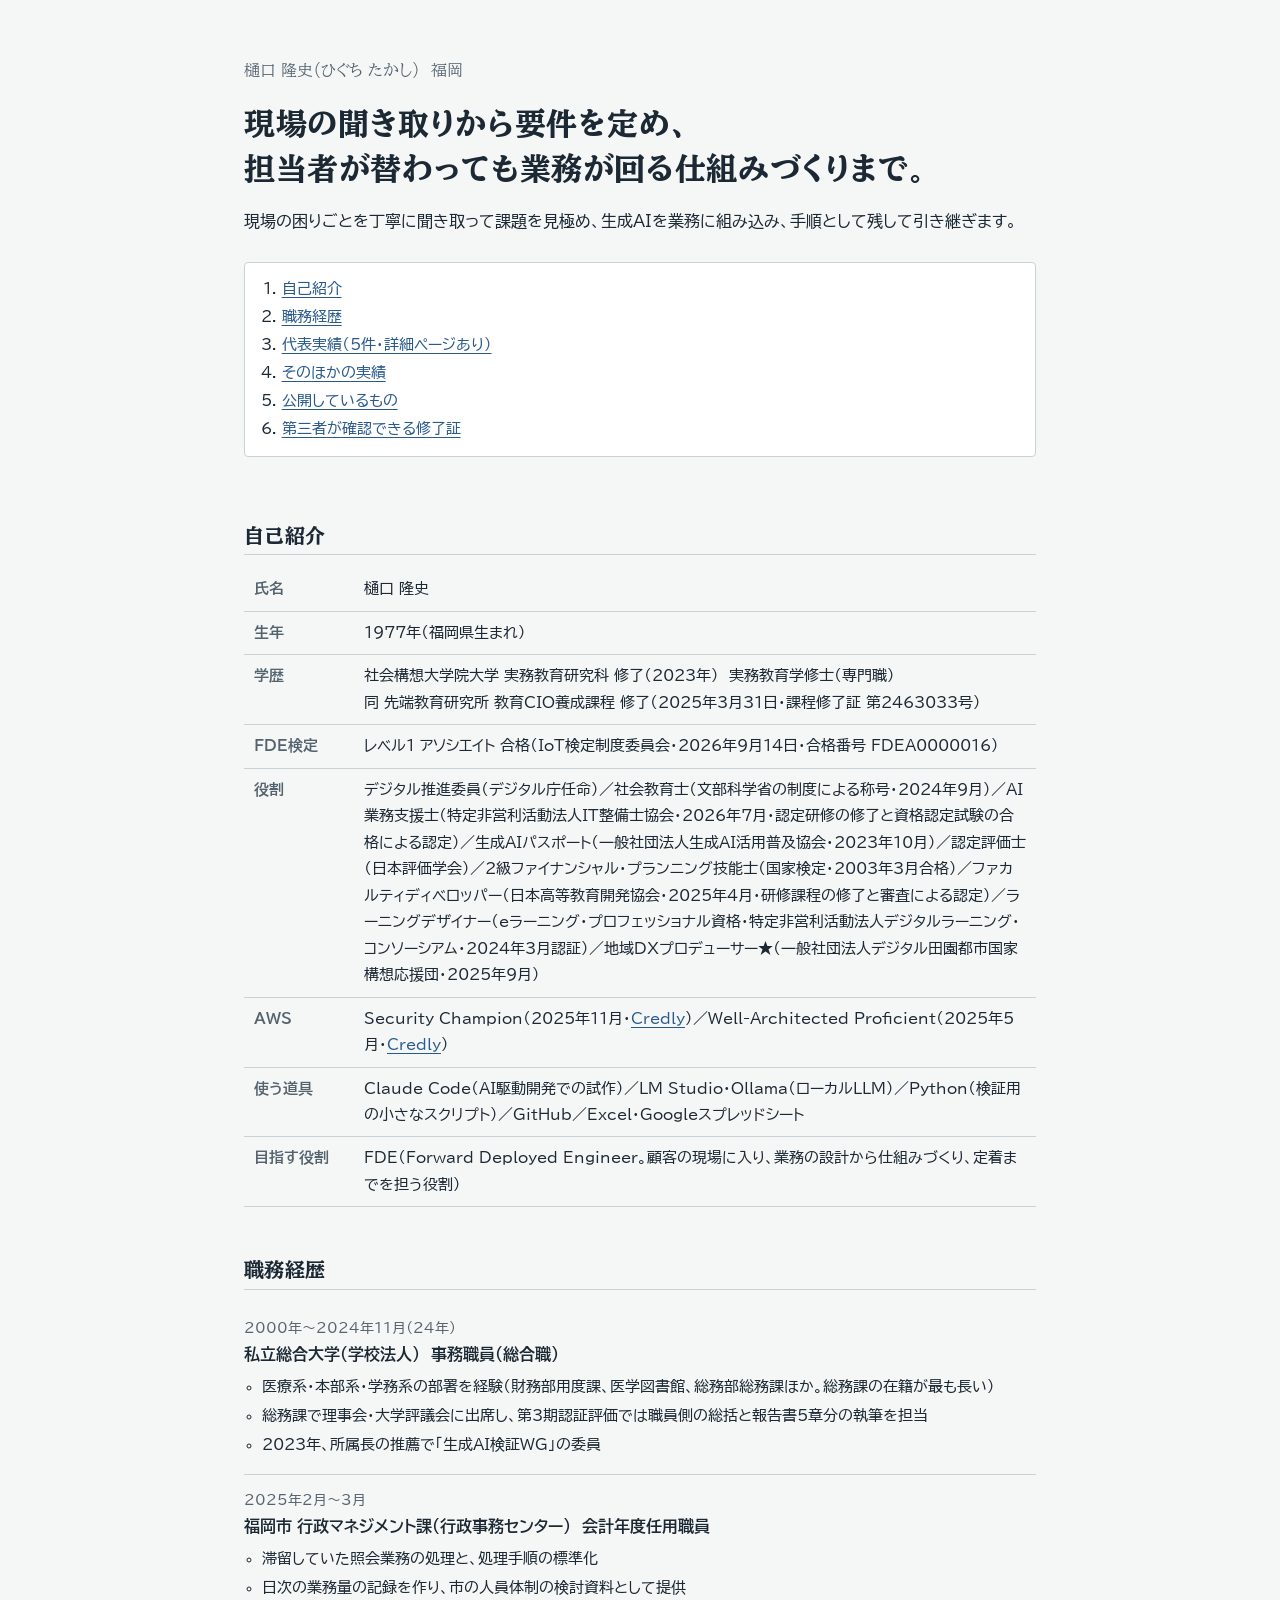
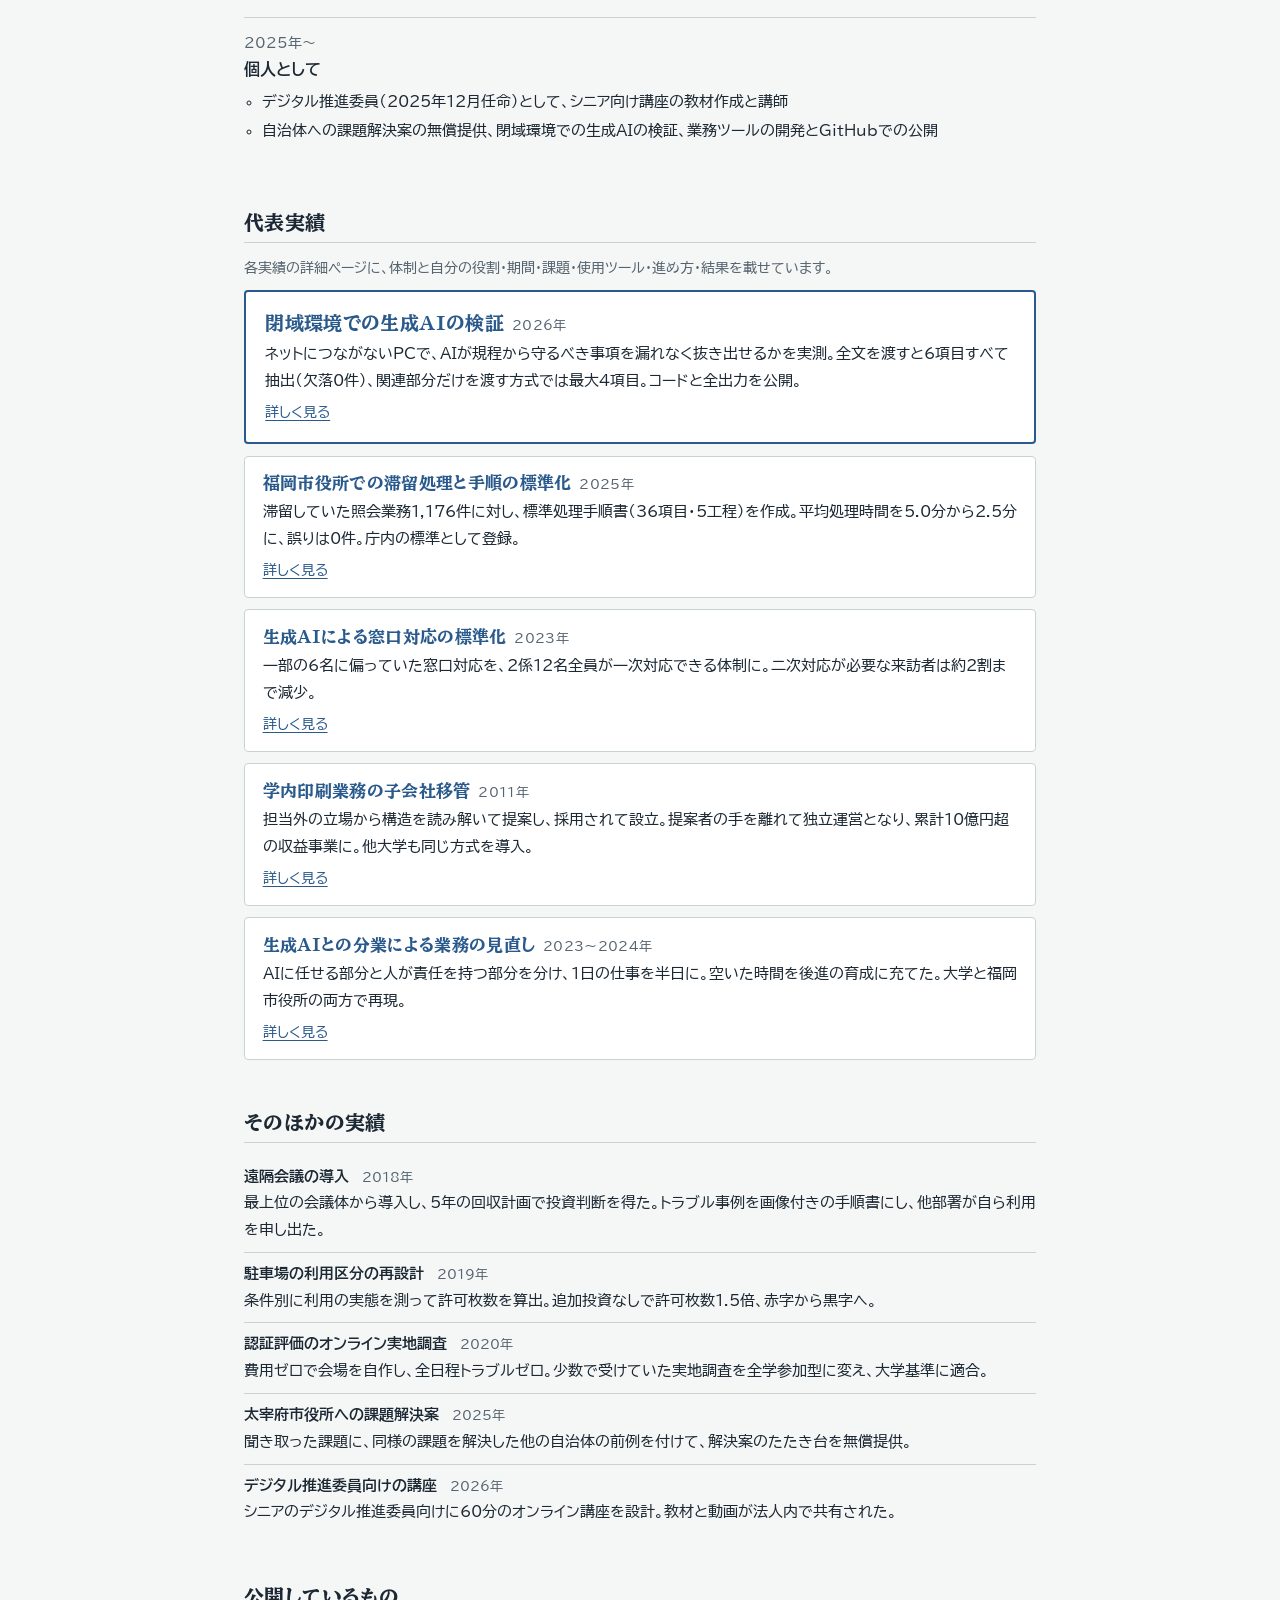
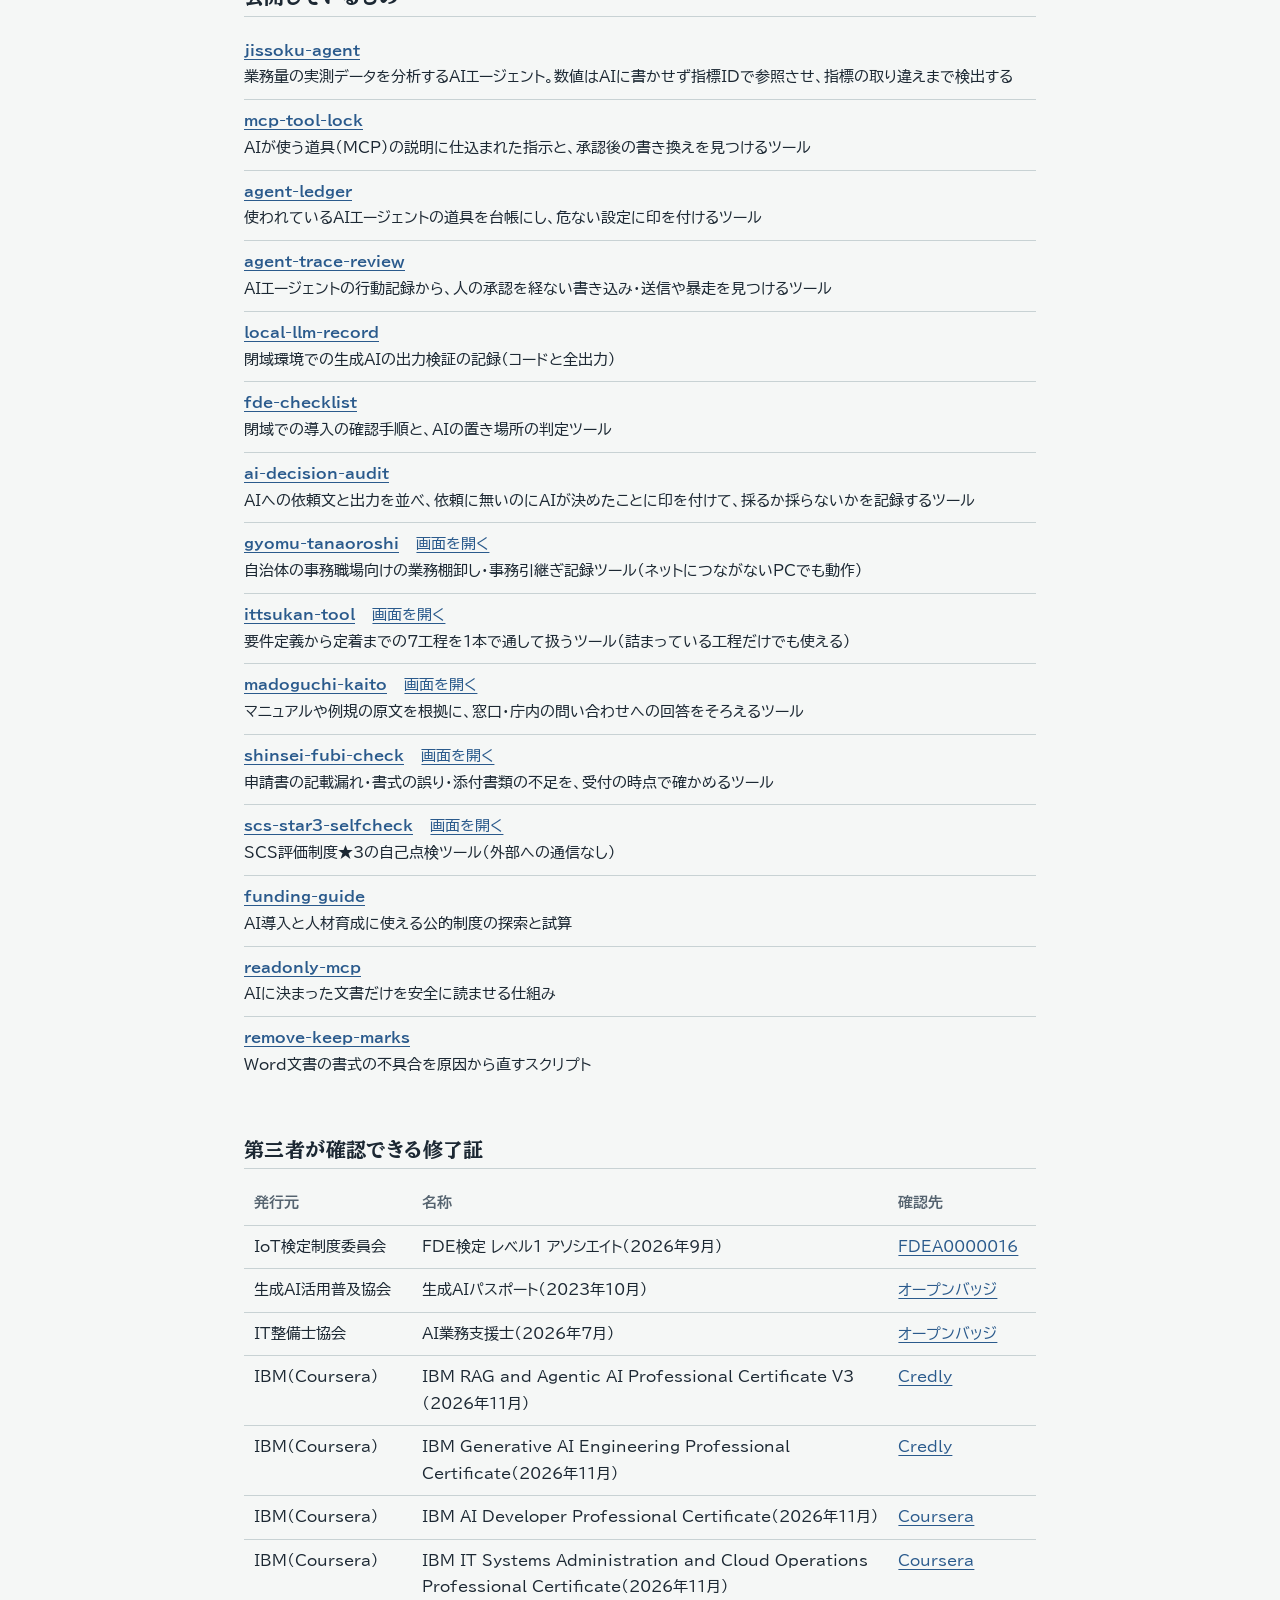
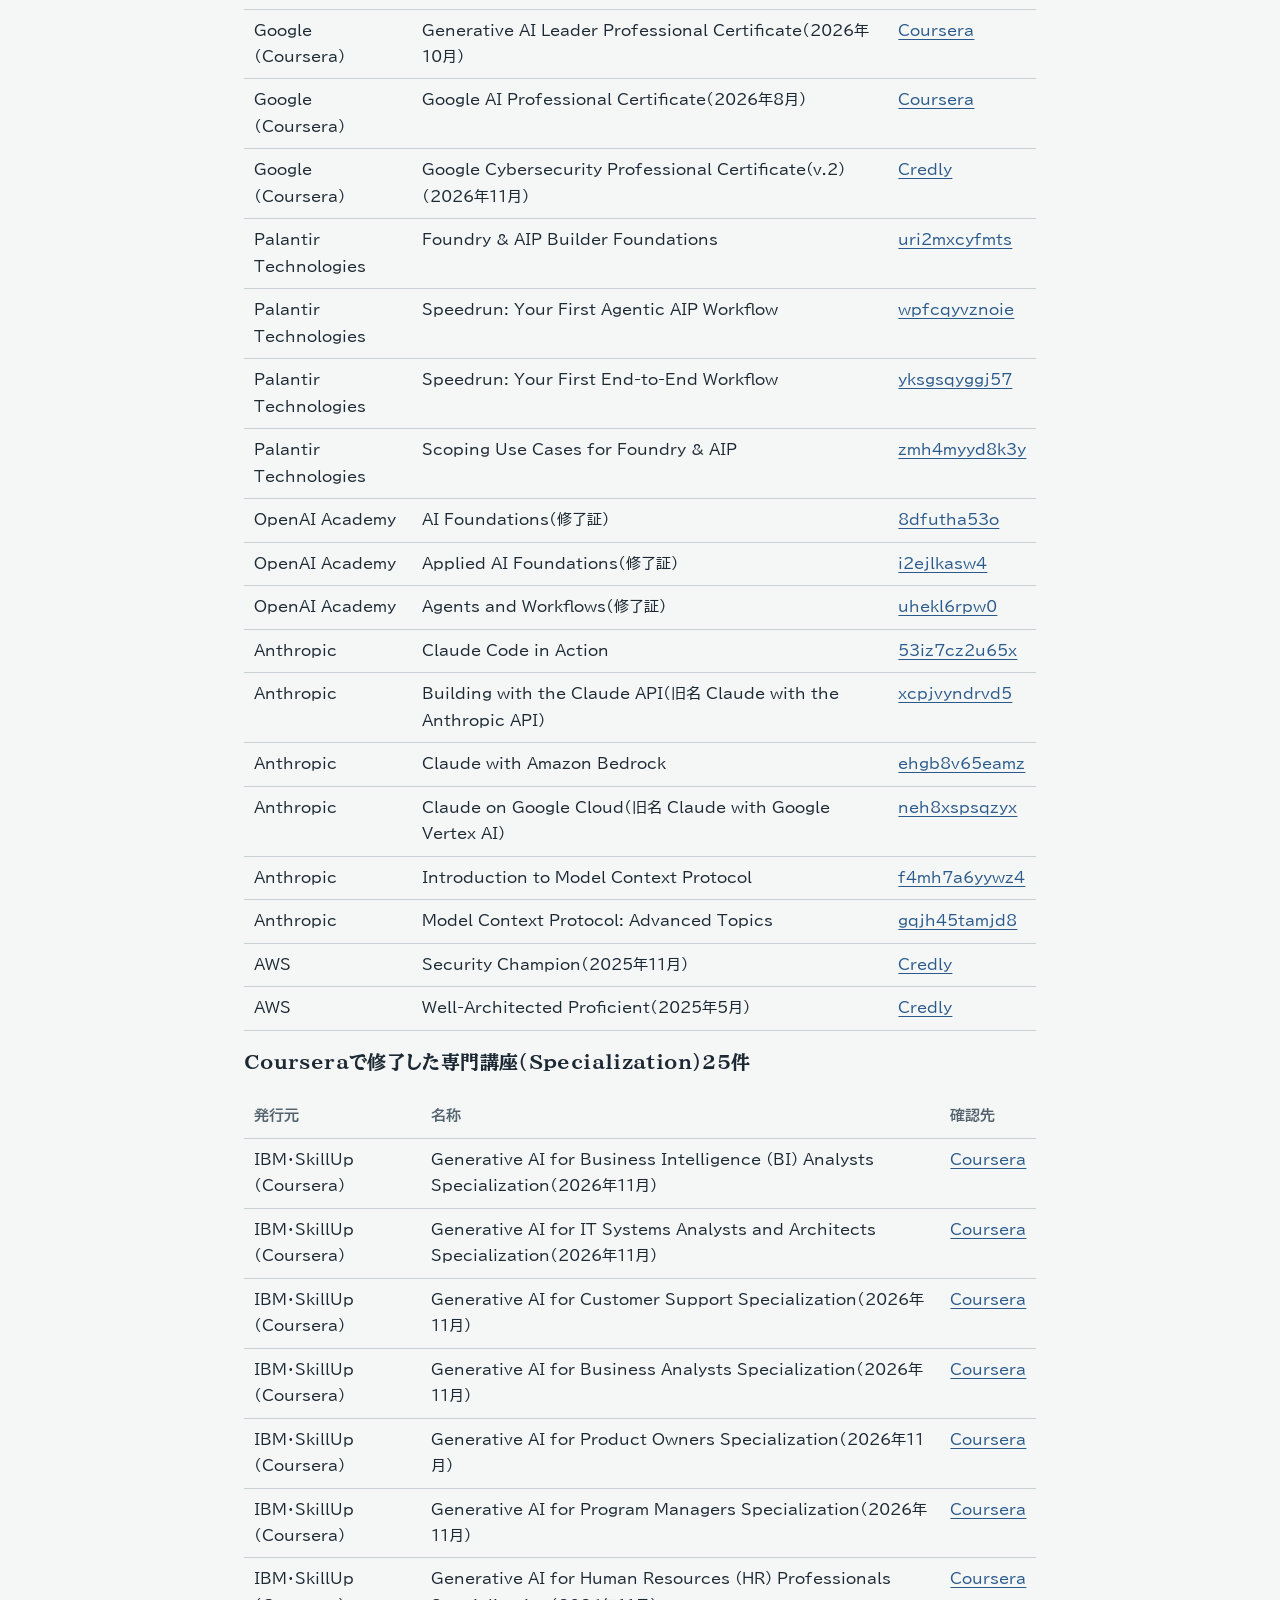
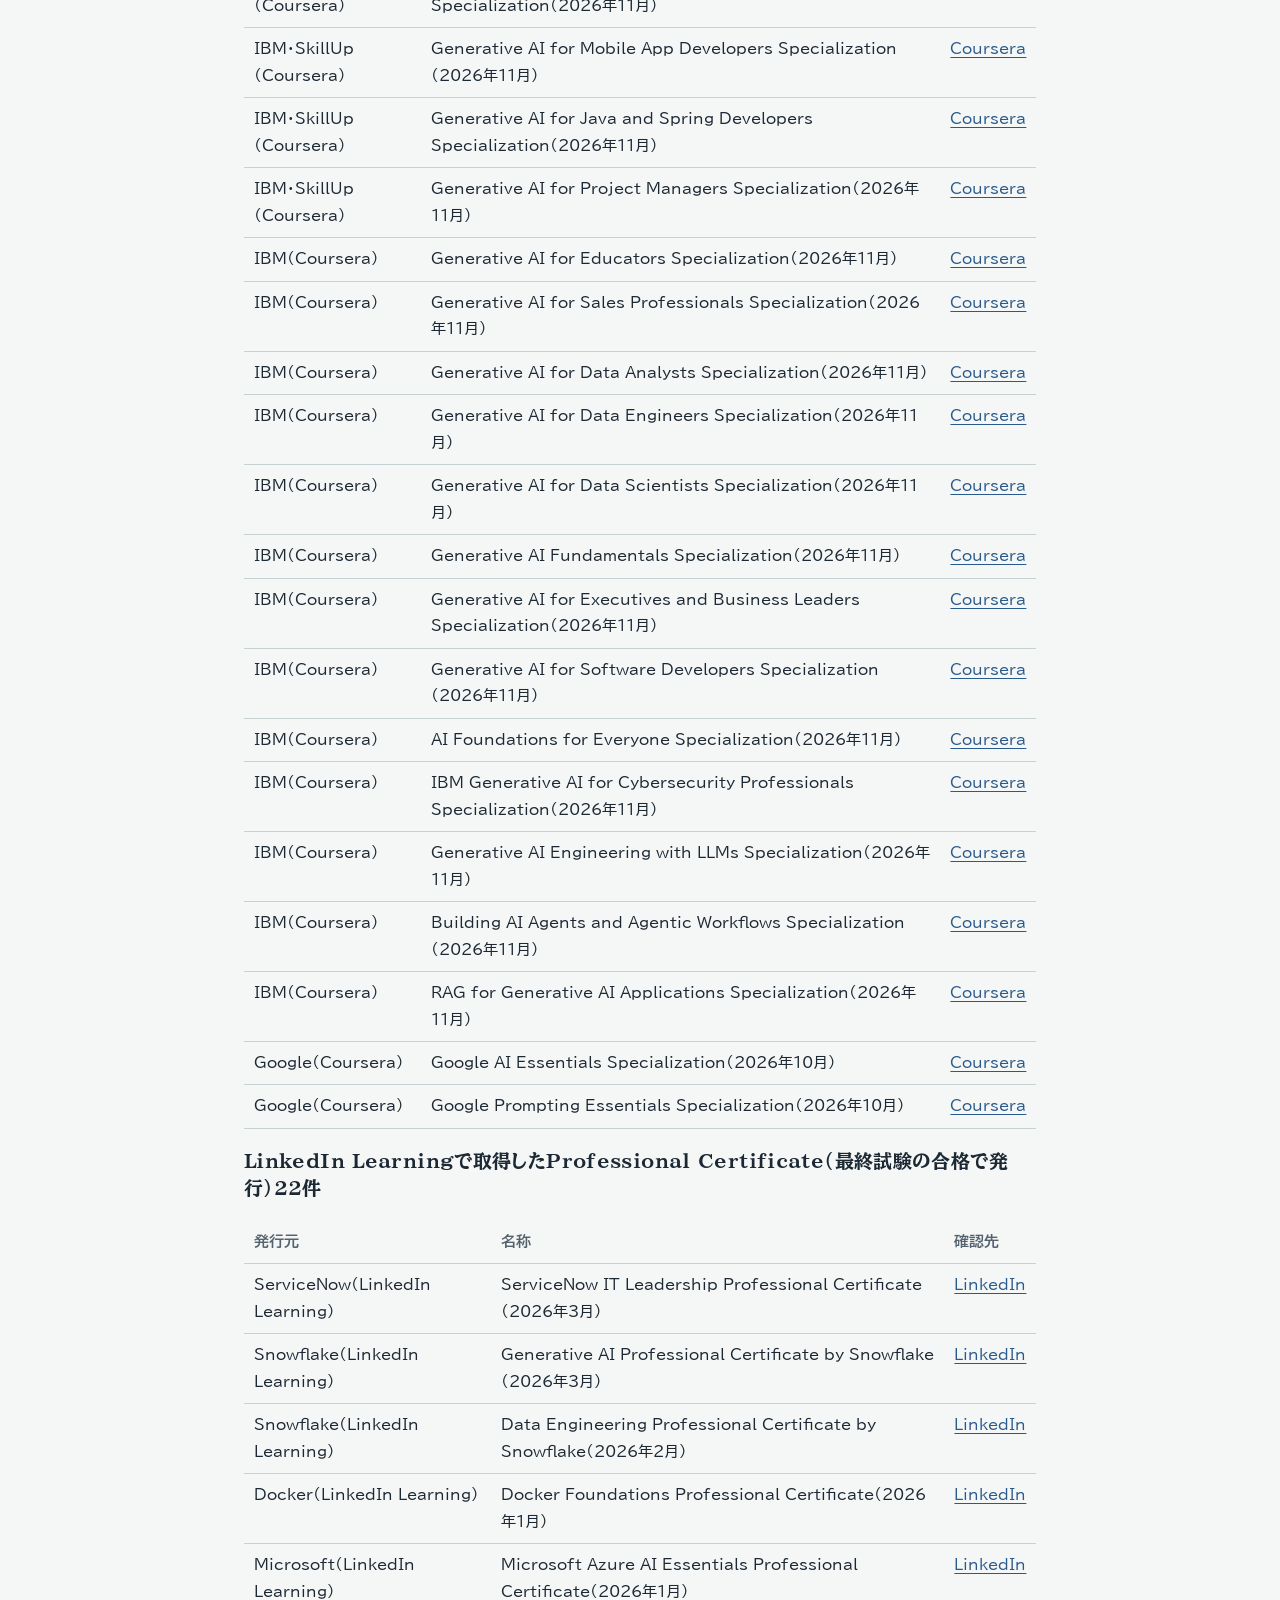
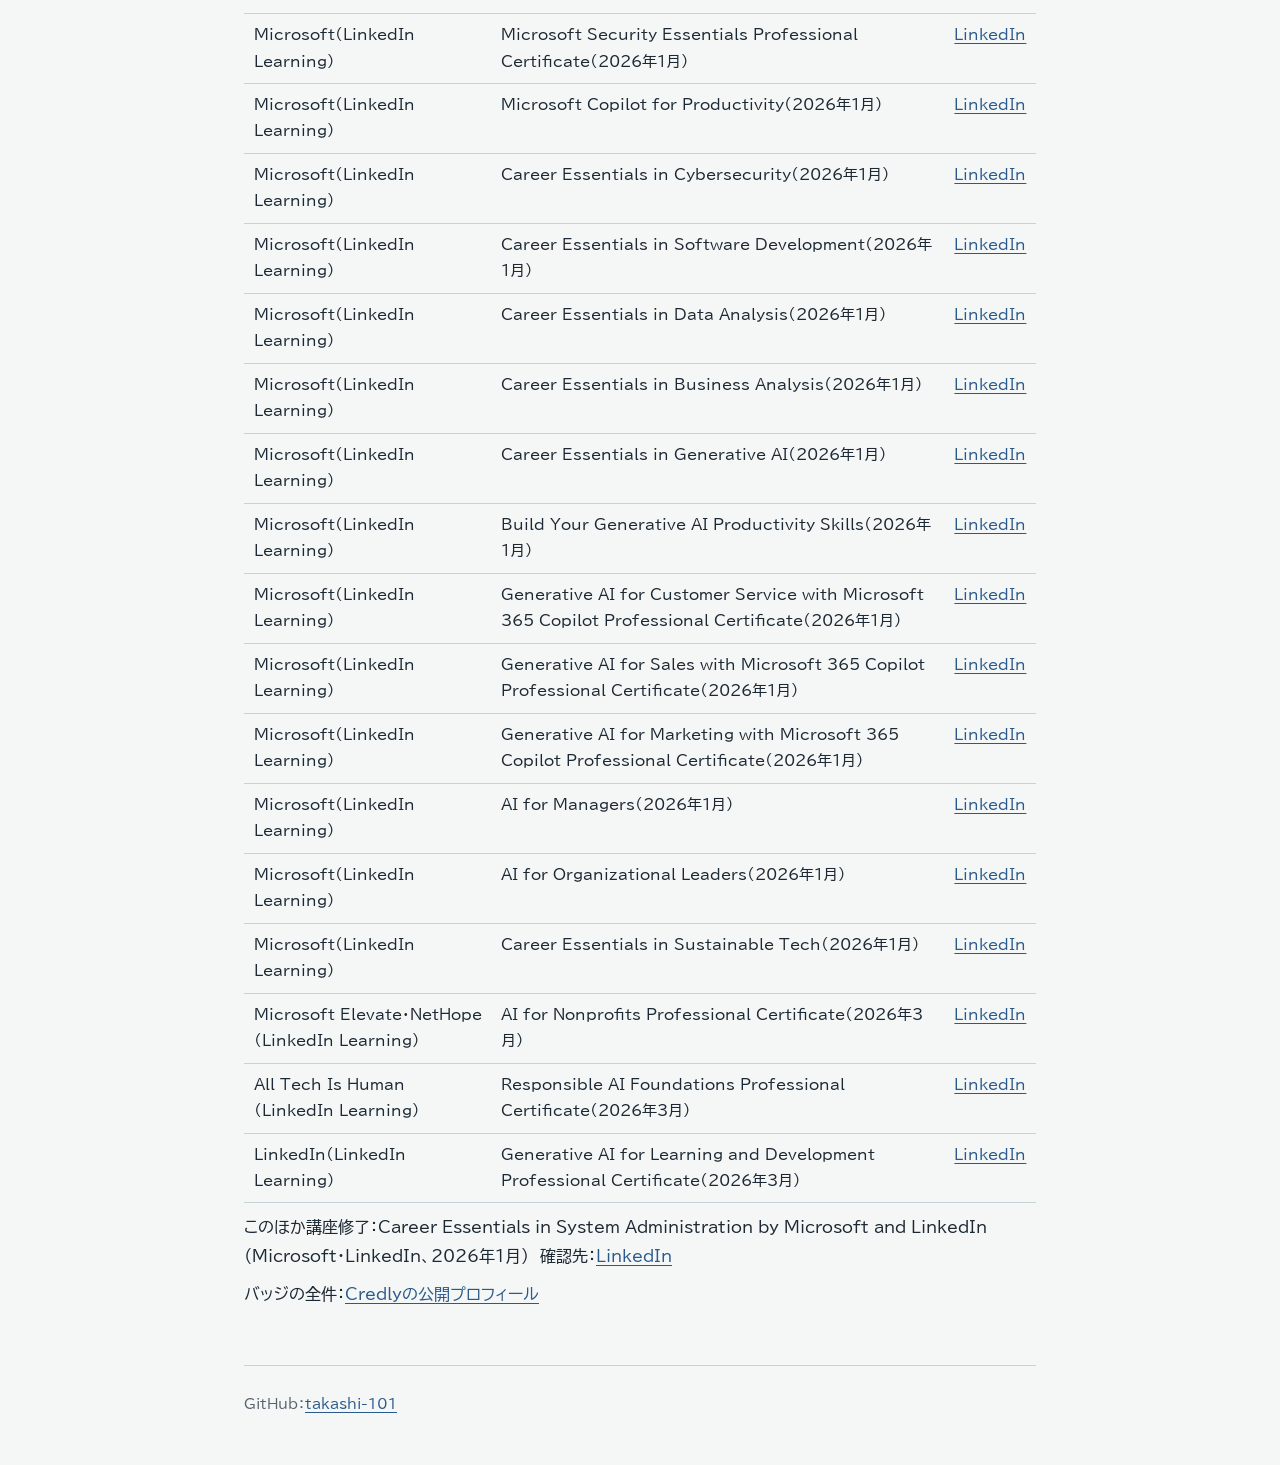
==== commit 8dc03a58: "Career Essentials in System Administrationの講座修了を追加" ====
--- a/portfolio/index.html
+++ b/portfolio/index.html
@@ -233,6 +233,7 @@
     </tbody>
   </table>
   </div>
+  <p>このほか講座修了：Career Essentials in System Administration by Microsoft and LinkedIn（Microsoft・LinkedIn、2026年1月）　確認先：<a href="https://www.linkedin.com/learning/certificates/e2e295fe2beb74eca1bb72bc81601ce2dec8eb525f7f7ebc85903e62c65ec38a">LinkedIn</a></p>
   <p>バッジの全件：<a href="https://www.credly.com/users/takashi-higuchi.2d0eec27">Credlyの公開プロフィール</a></p>
 </section>
 
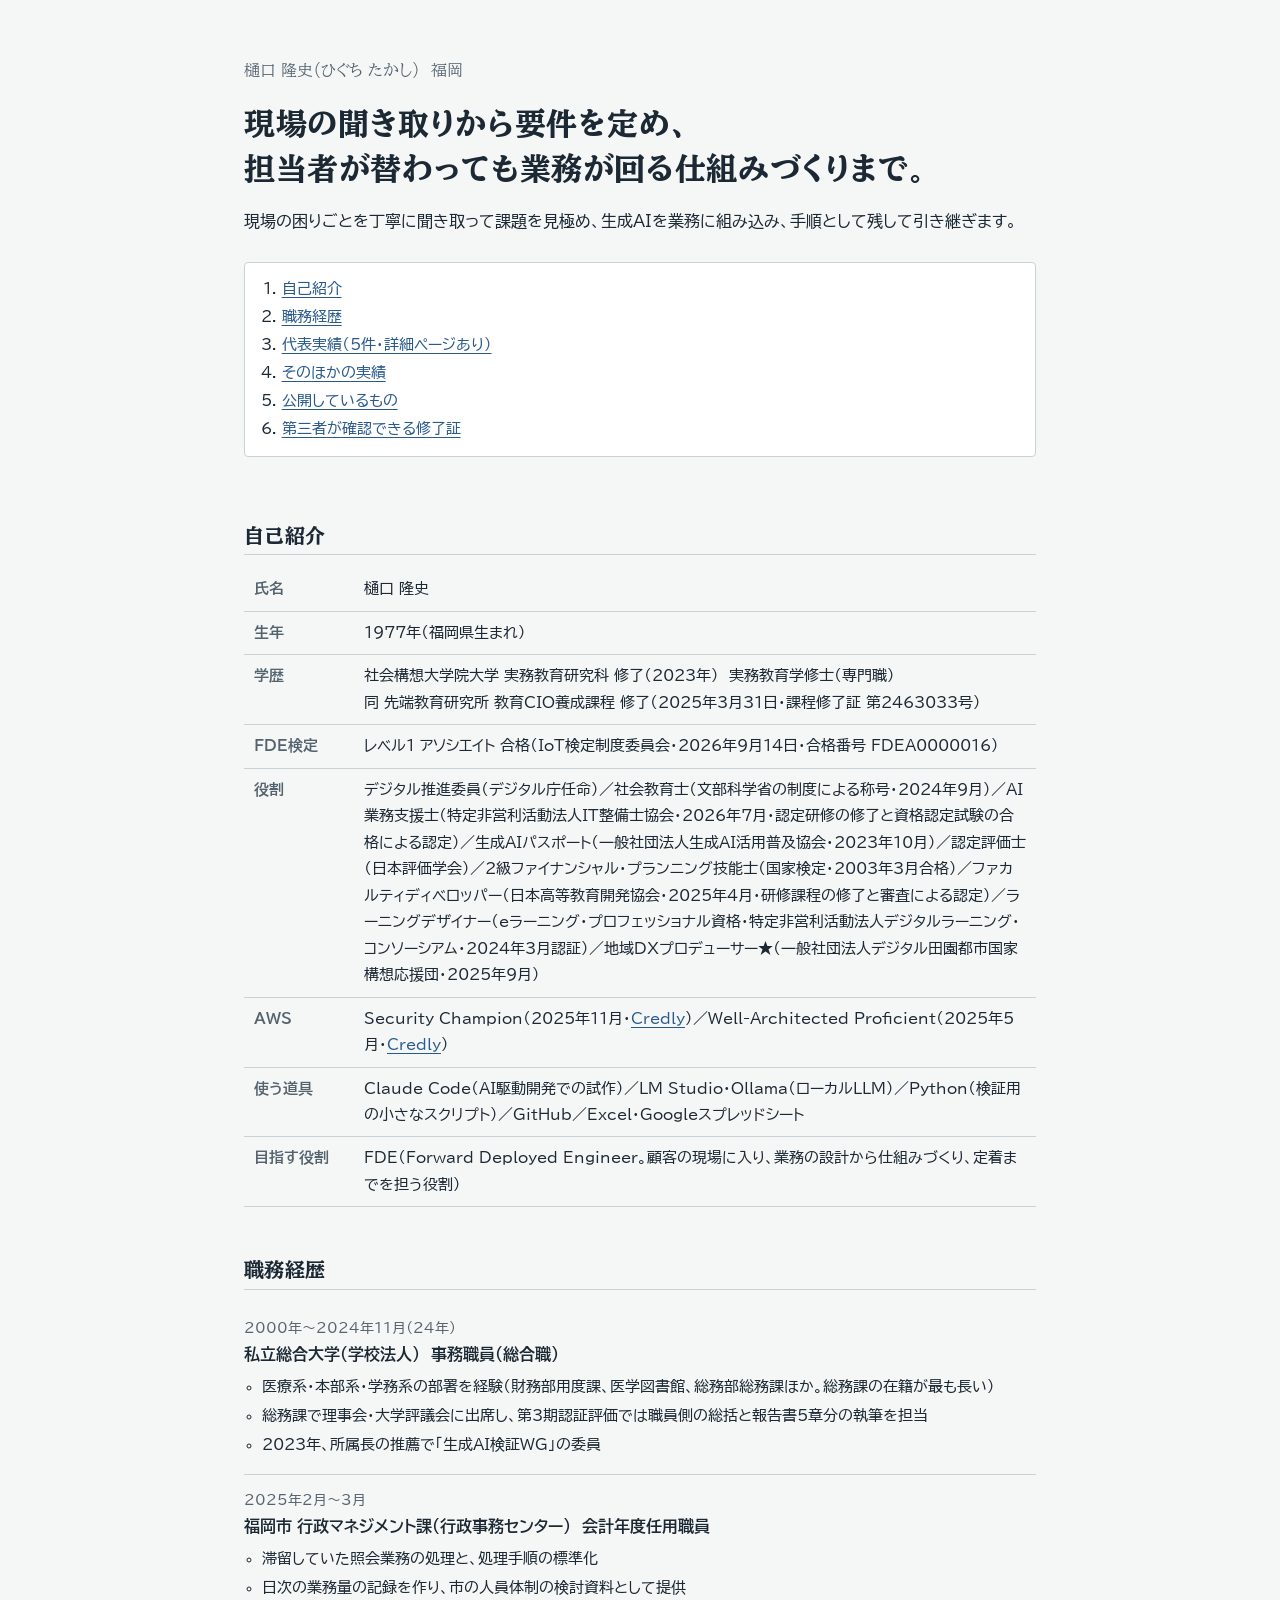
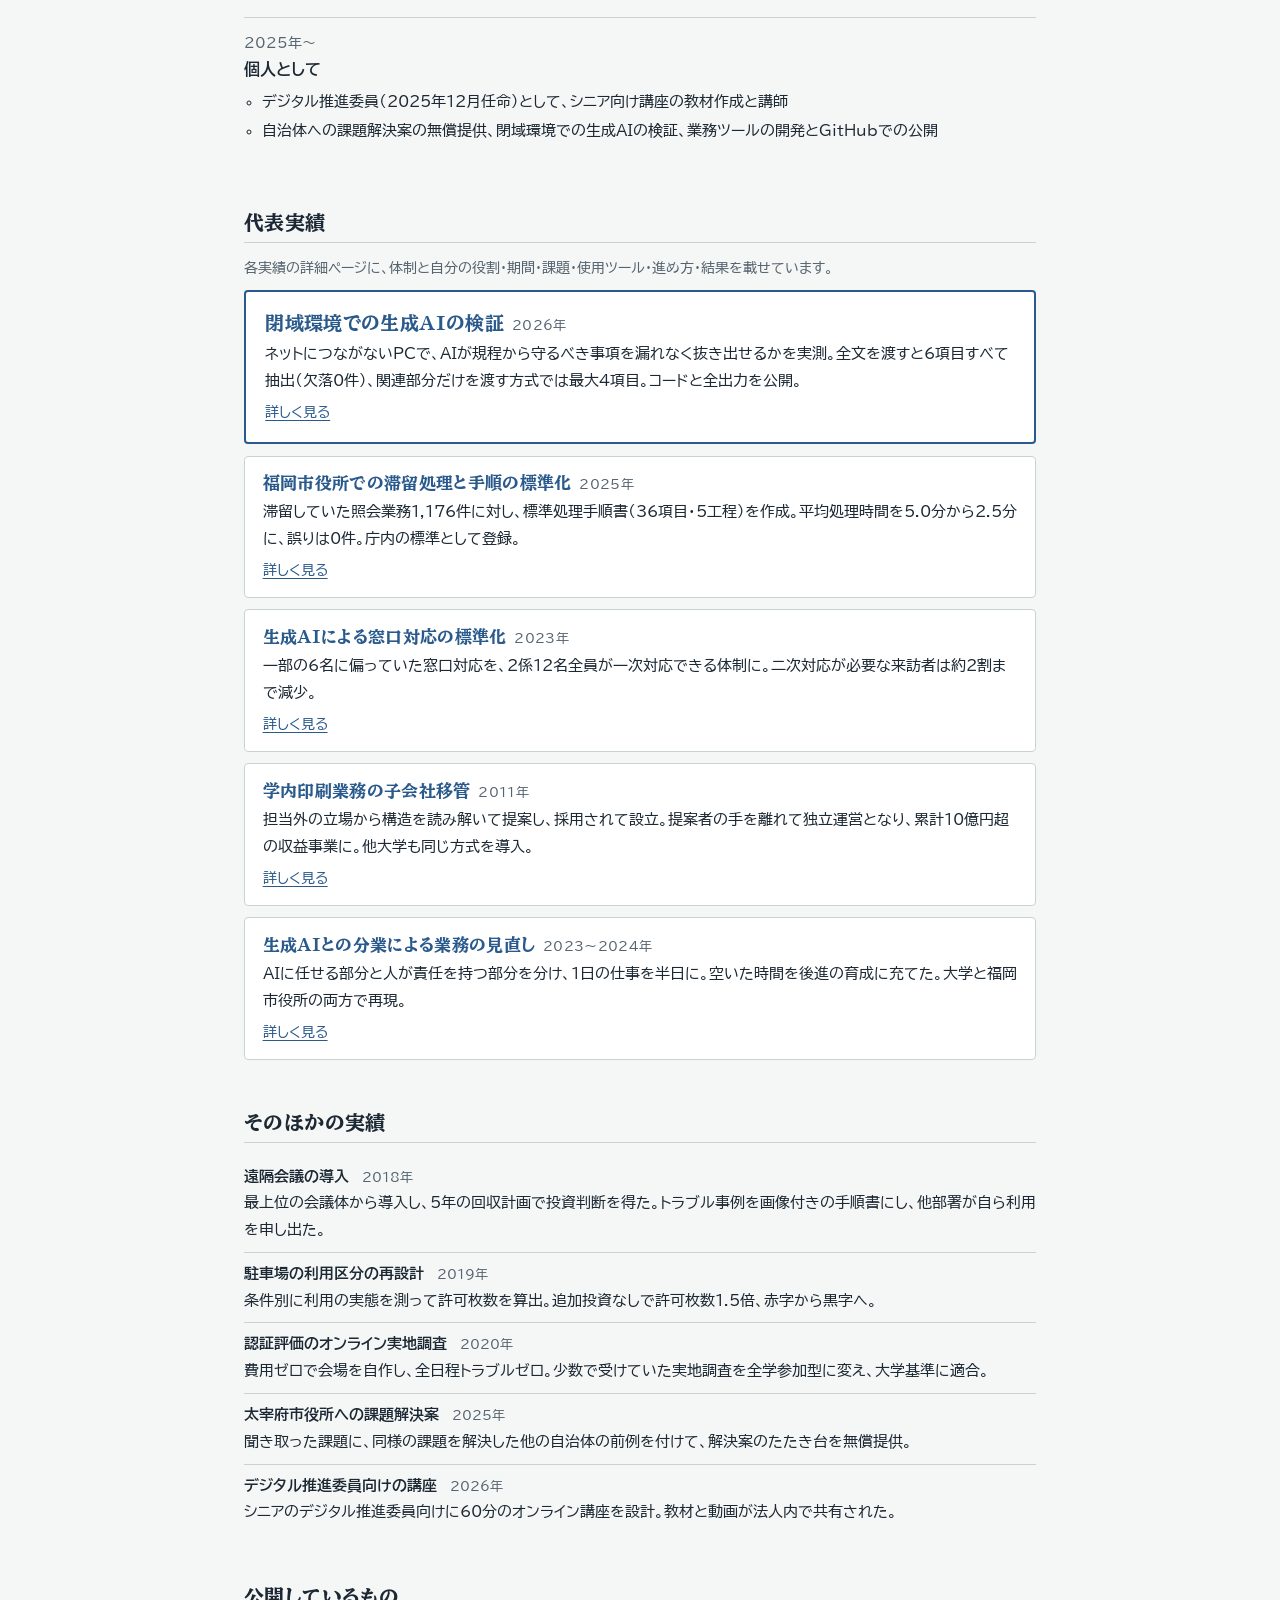
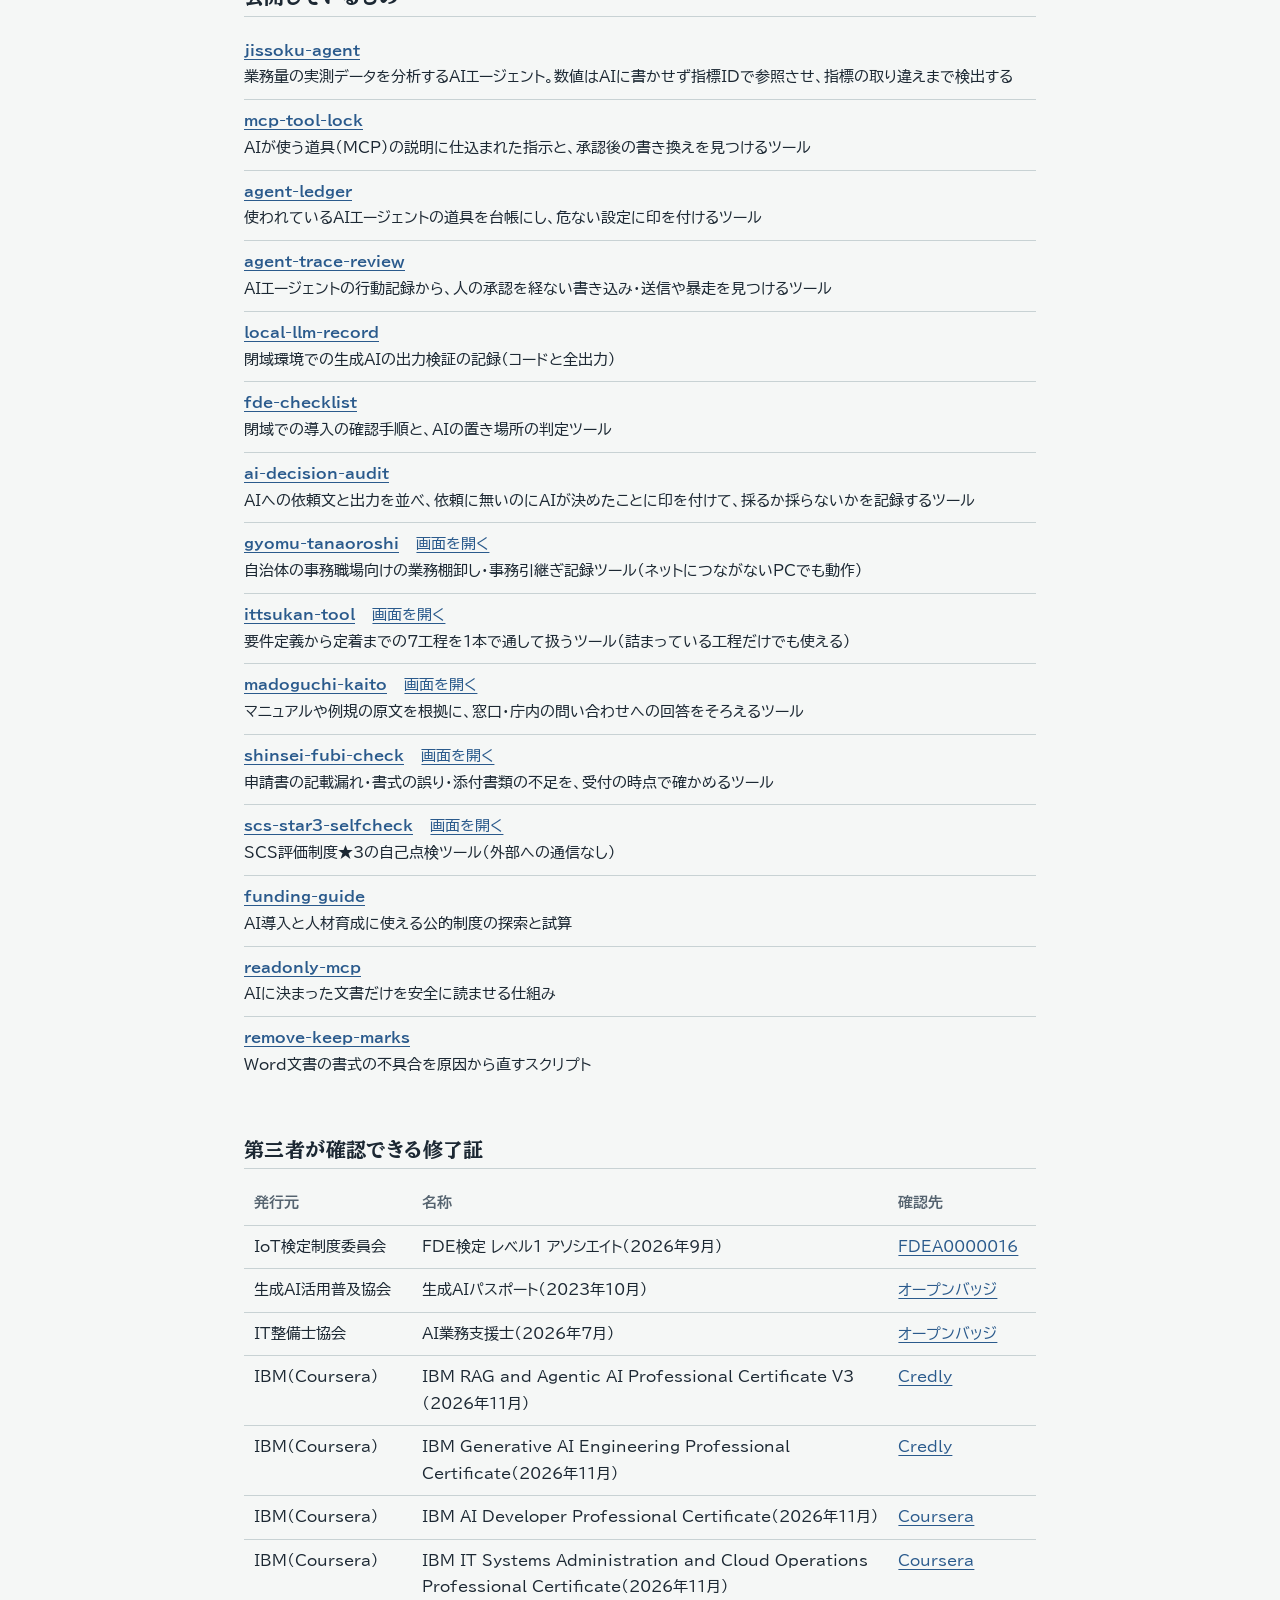
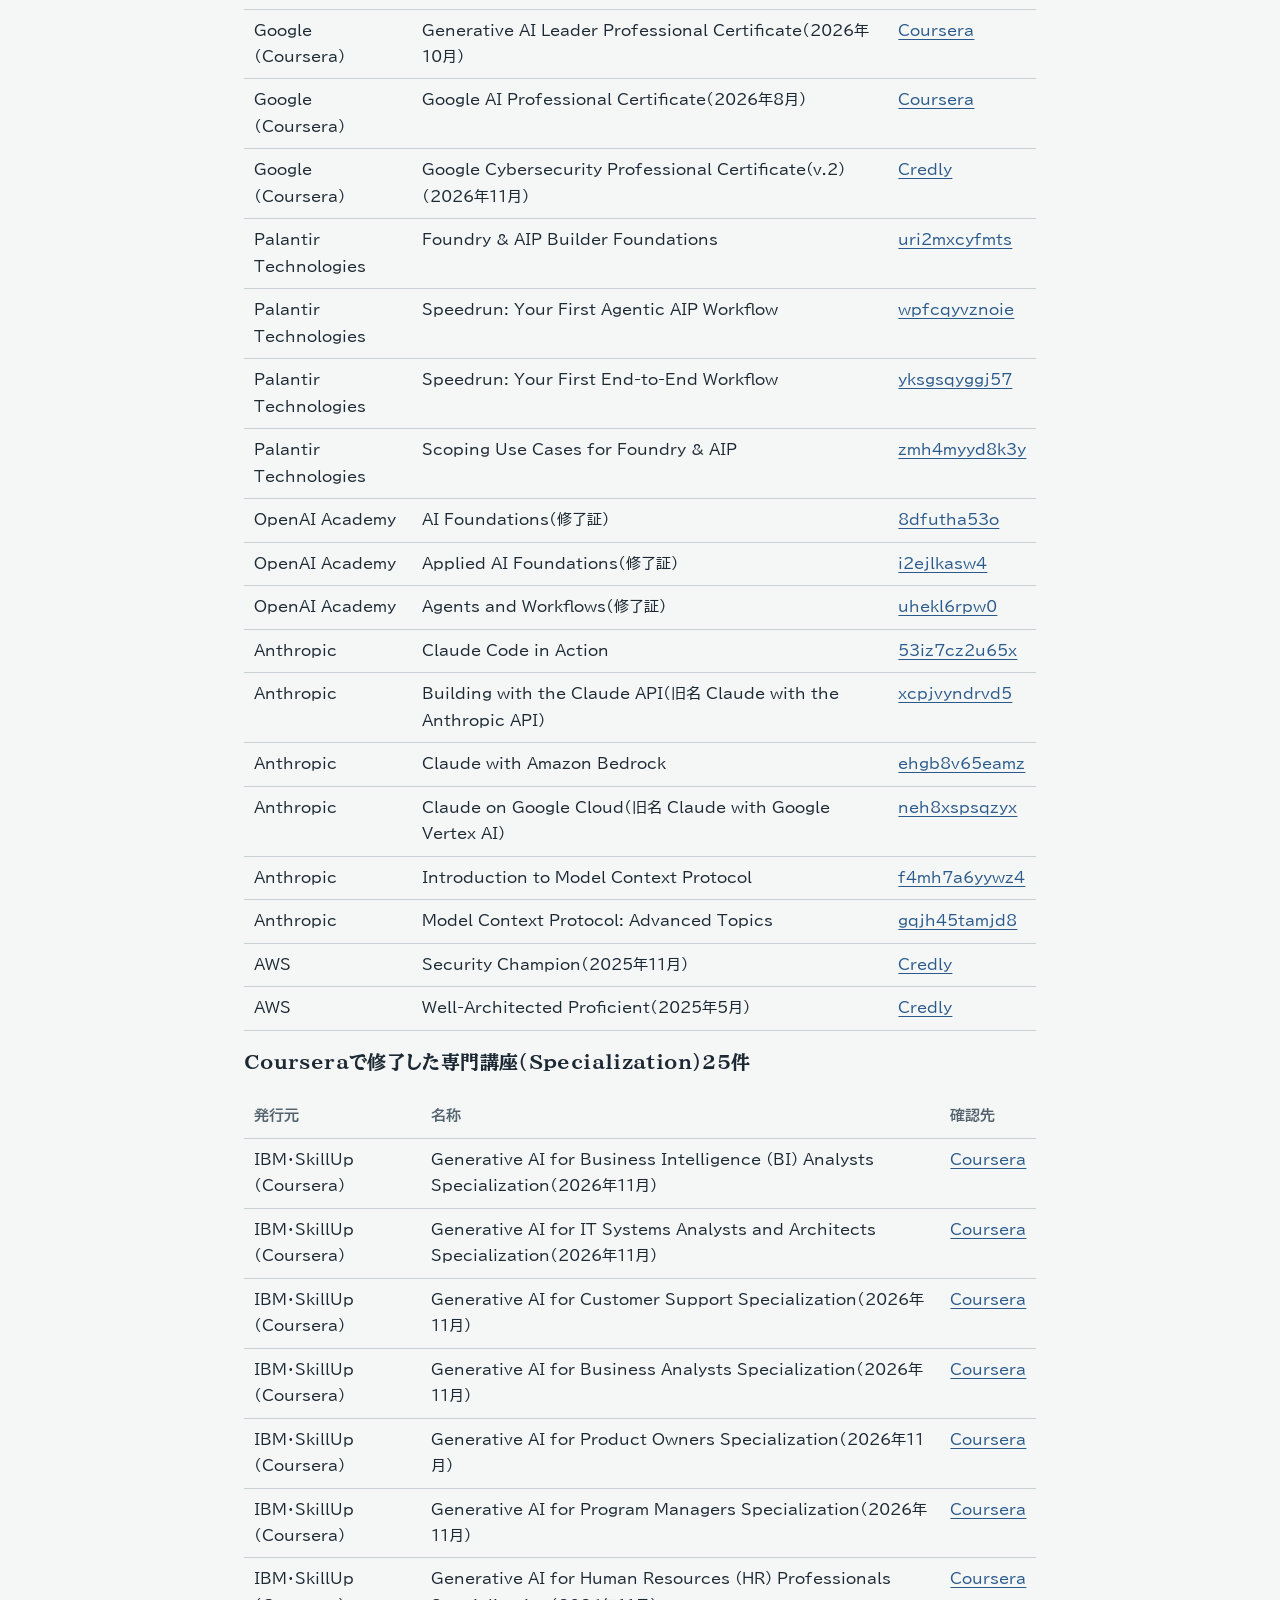
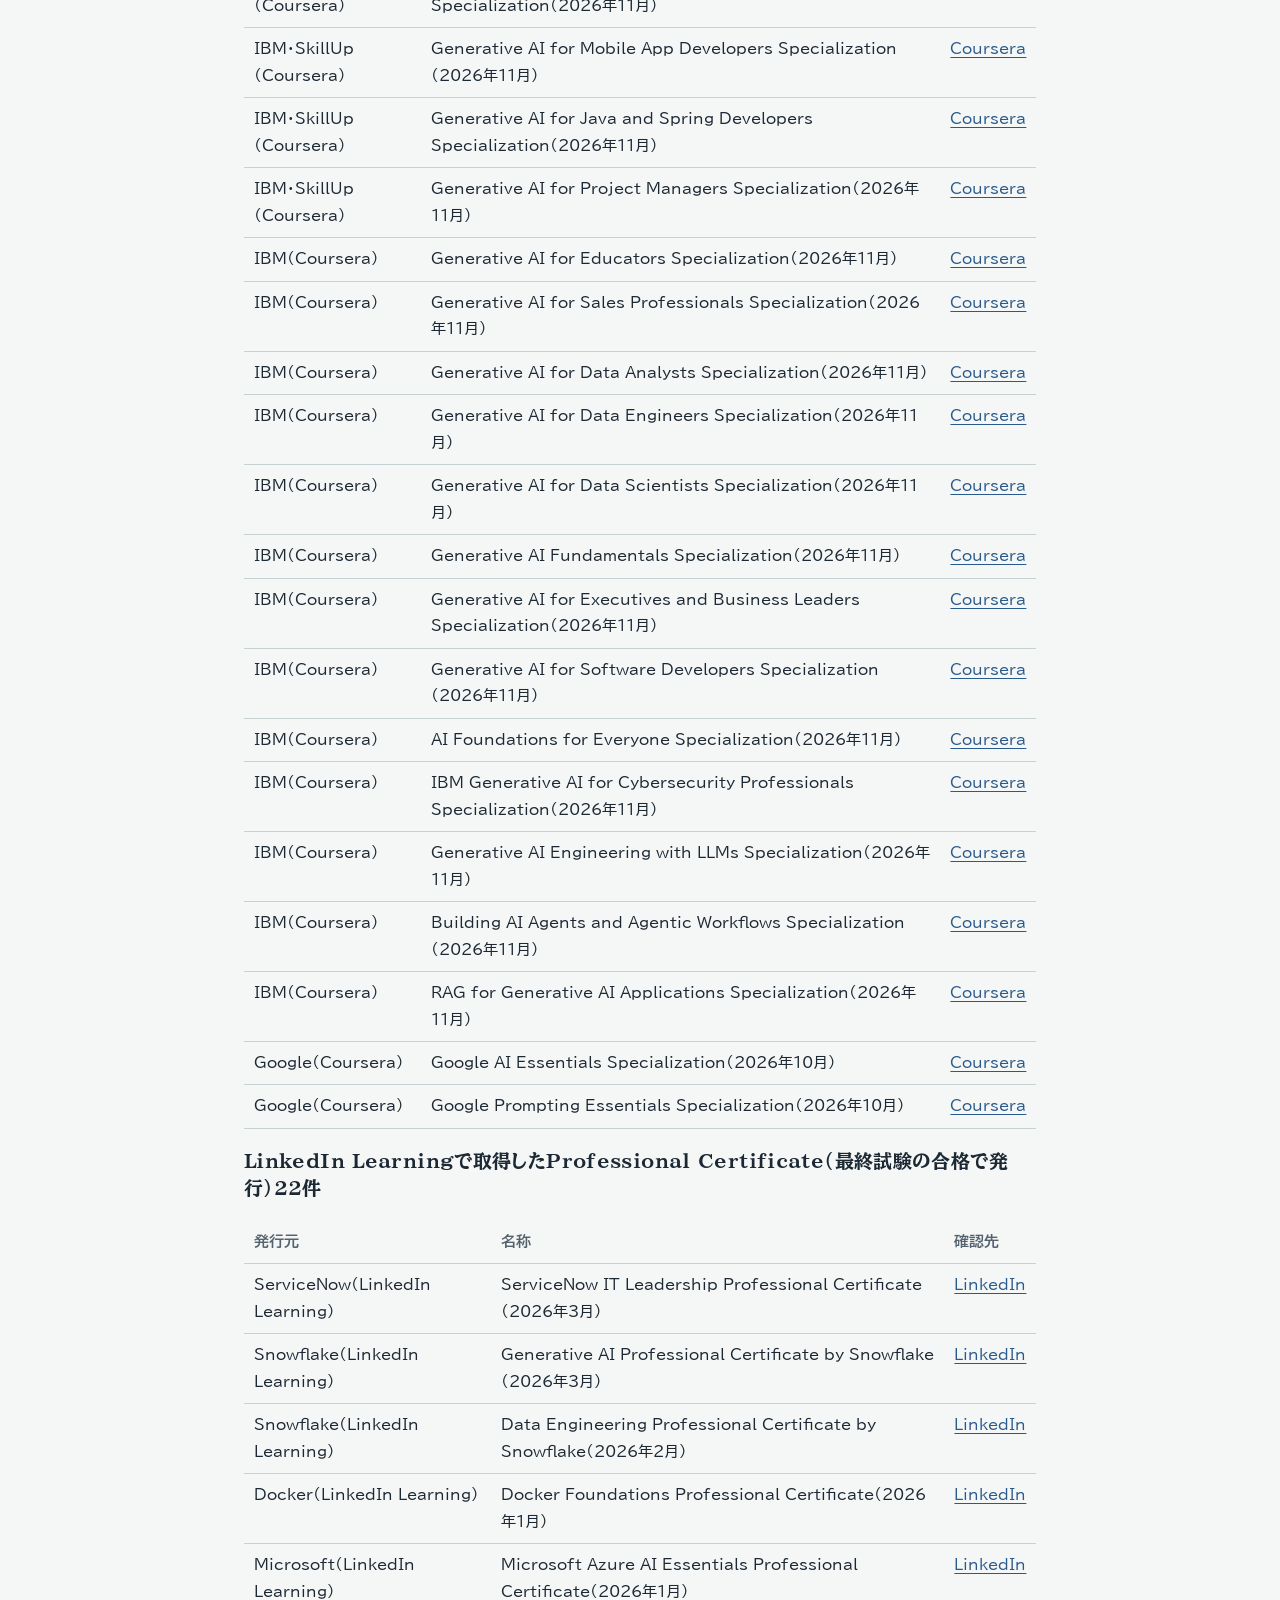
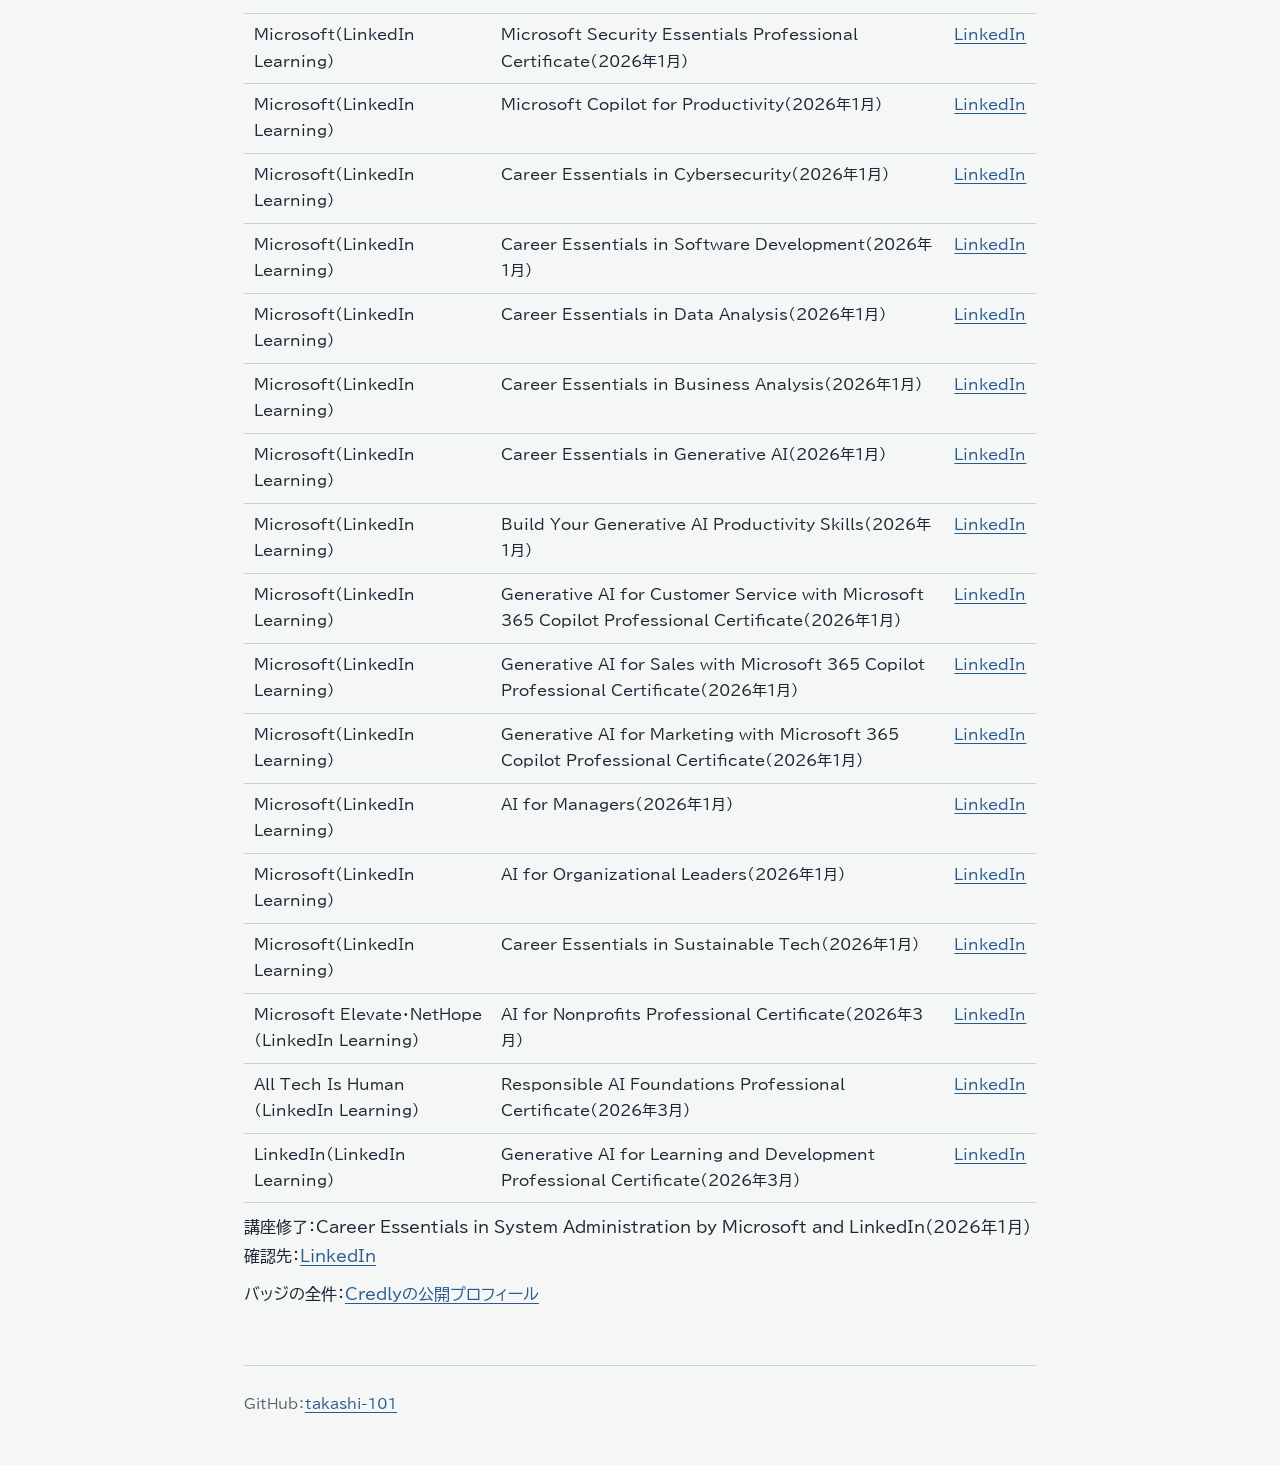
==== commit 3f0b6a57: "講座修了の行を承認済みの表記に戻す" ====
--- a/portfolio/index.html
+++ b/portfolio/index.html
@@ -233,7 +233,7 @@
     </tbody>
   </table>
   </div>
-  <p>このほか講座修了：Career Essentials in System Administration by Microsoft and LinkedIn（Microsoft・LinkedIn、2026年1月）　確認先：<a href="https://www.linkedin.com/learning/certificates/e2e295fe2beb74eca1bb72bc81601ce2dec8eb525f7f7ebc85903e62c65ec38a">LinkedIn</a></p>
+  <p>講座修了：Career Essentials in System Administration by Microsoft and LinkedIn（2026年1月）　確認先：<a href="https://www.linkedin.com/learning/certificates/e2e295fe2beb74eca1bb72bc81601ce2dec8eb525f7f7ebc85903e62c65ec38a">LinkedIn</a></p>
   <p>バッジの全件：<a href="https://www.credly.com/users/takashi-higuchi.2d0eec27">Credlyの公開プロフィール</a></p>
 </section>
 
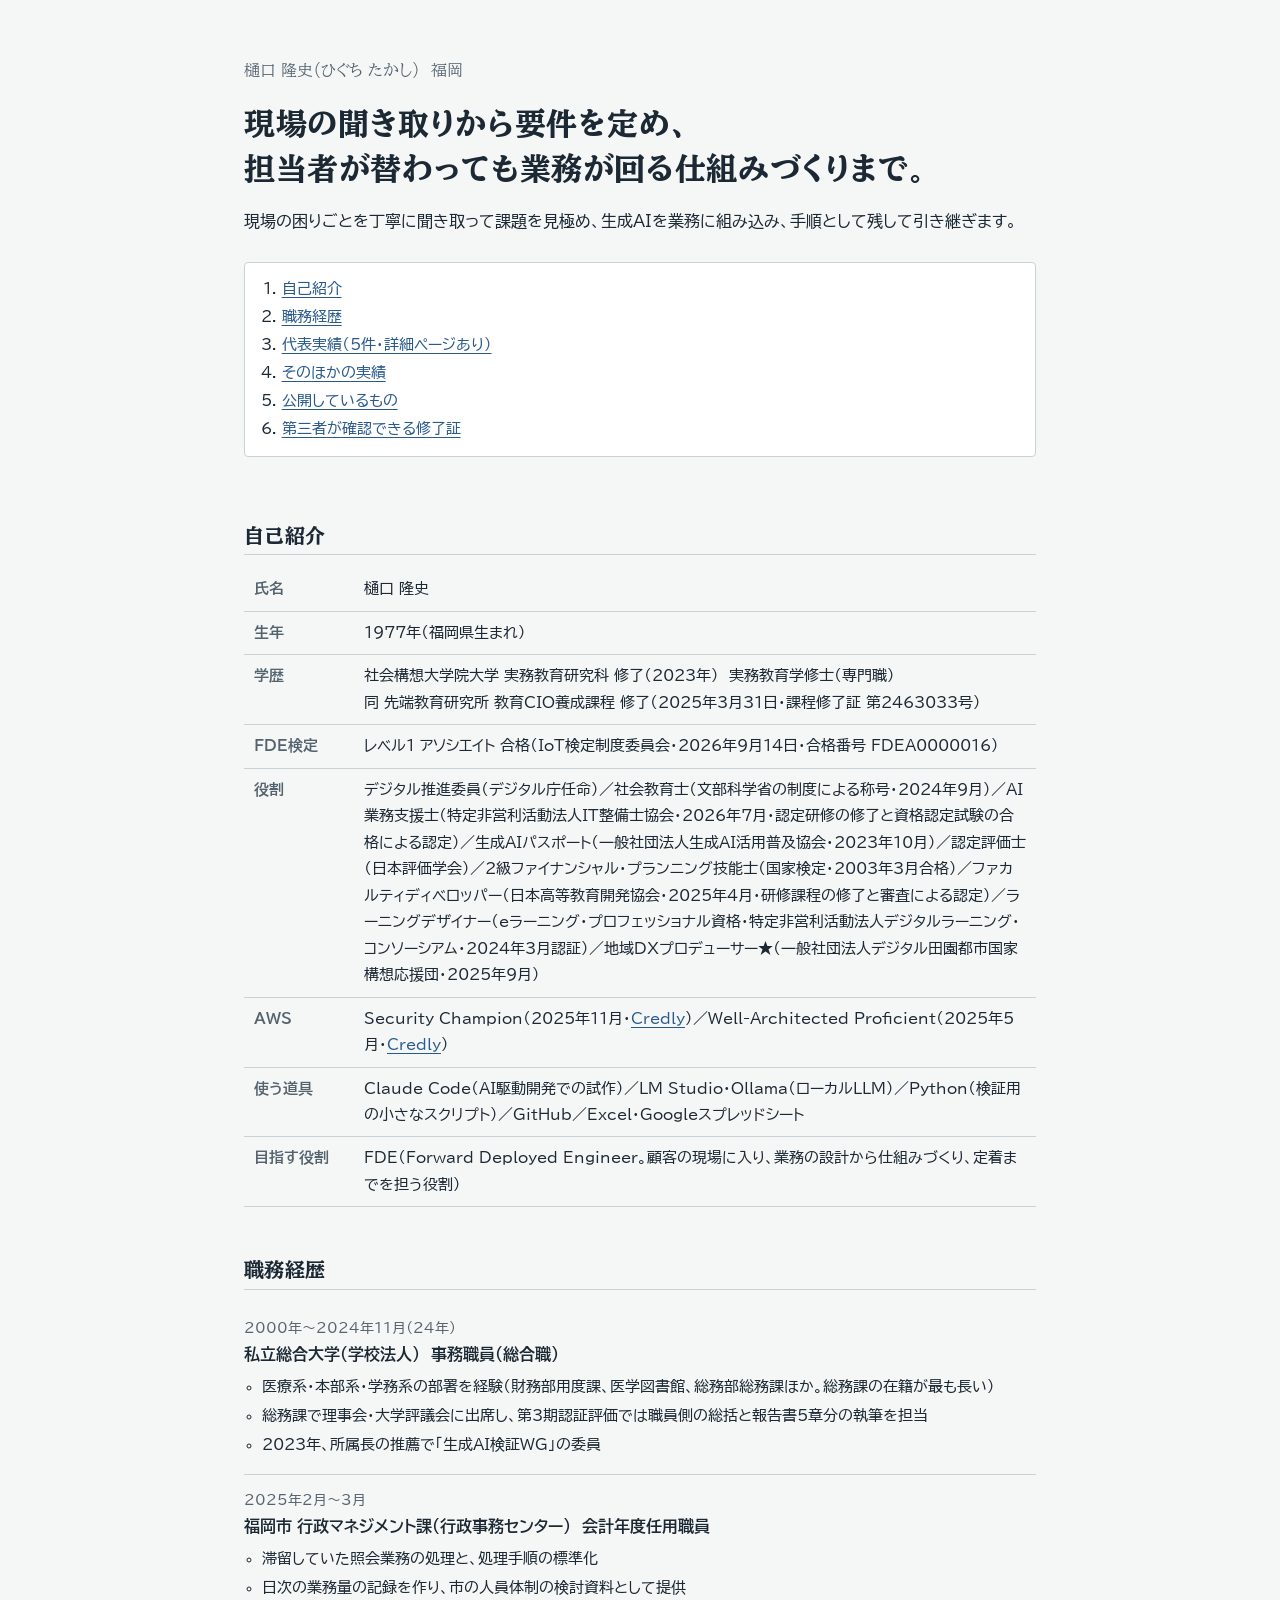
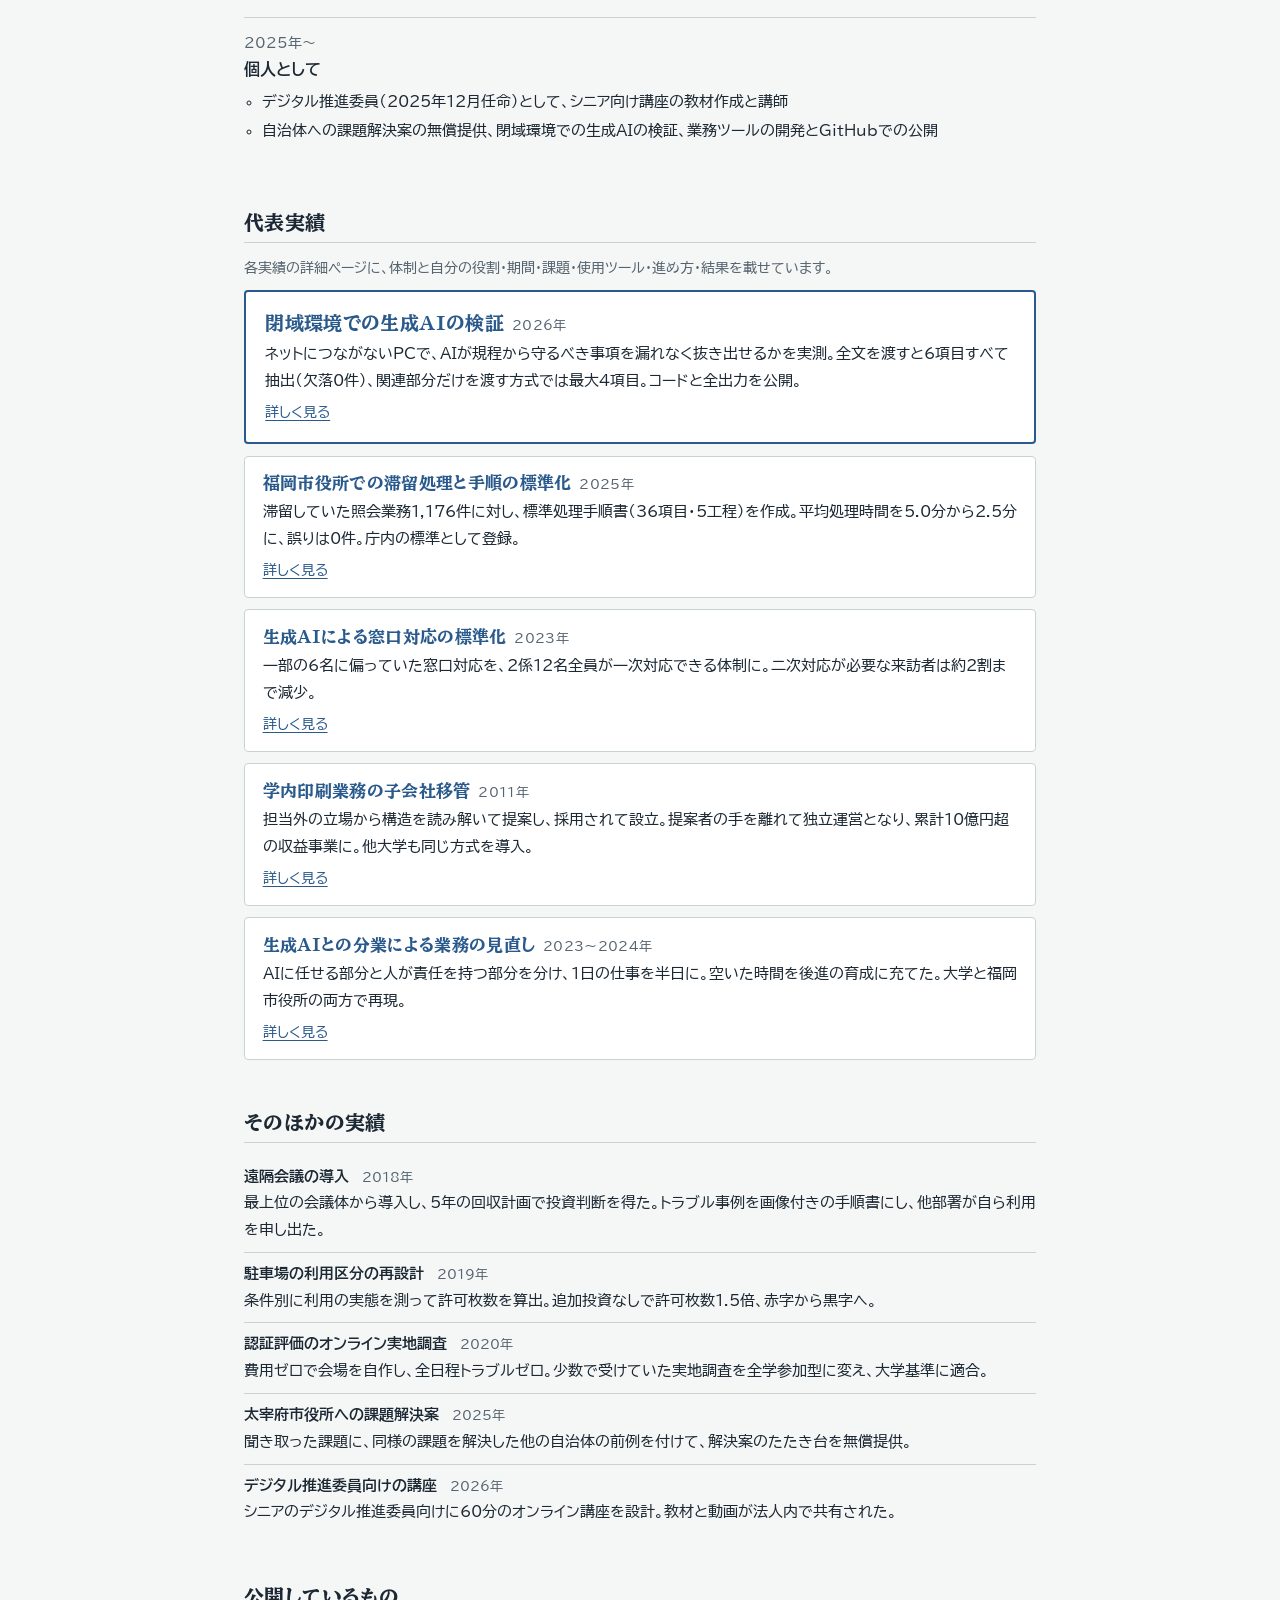
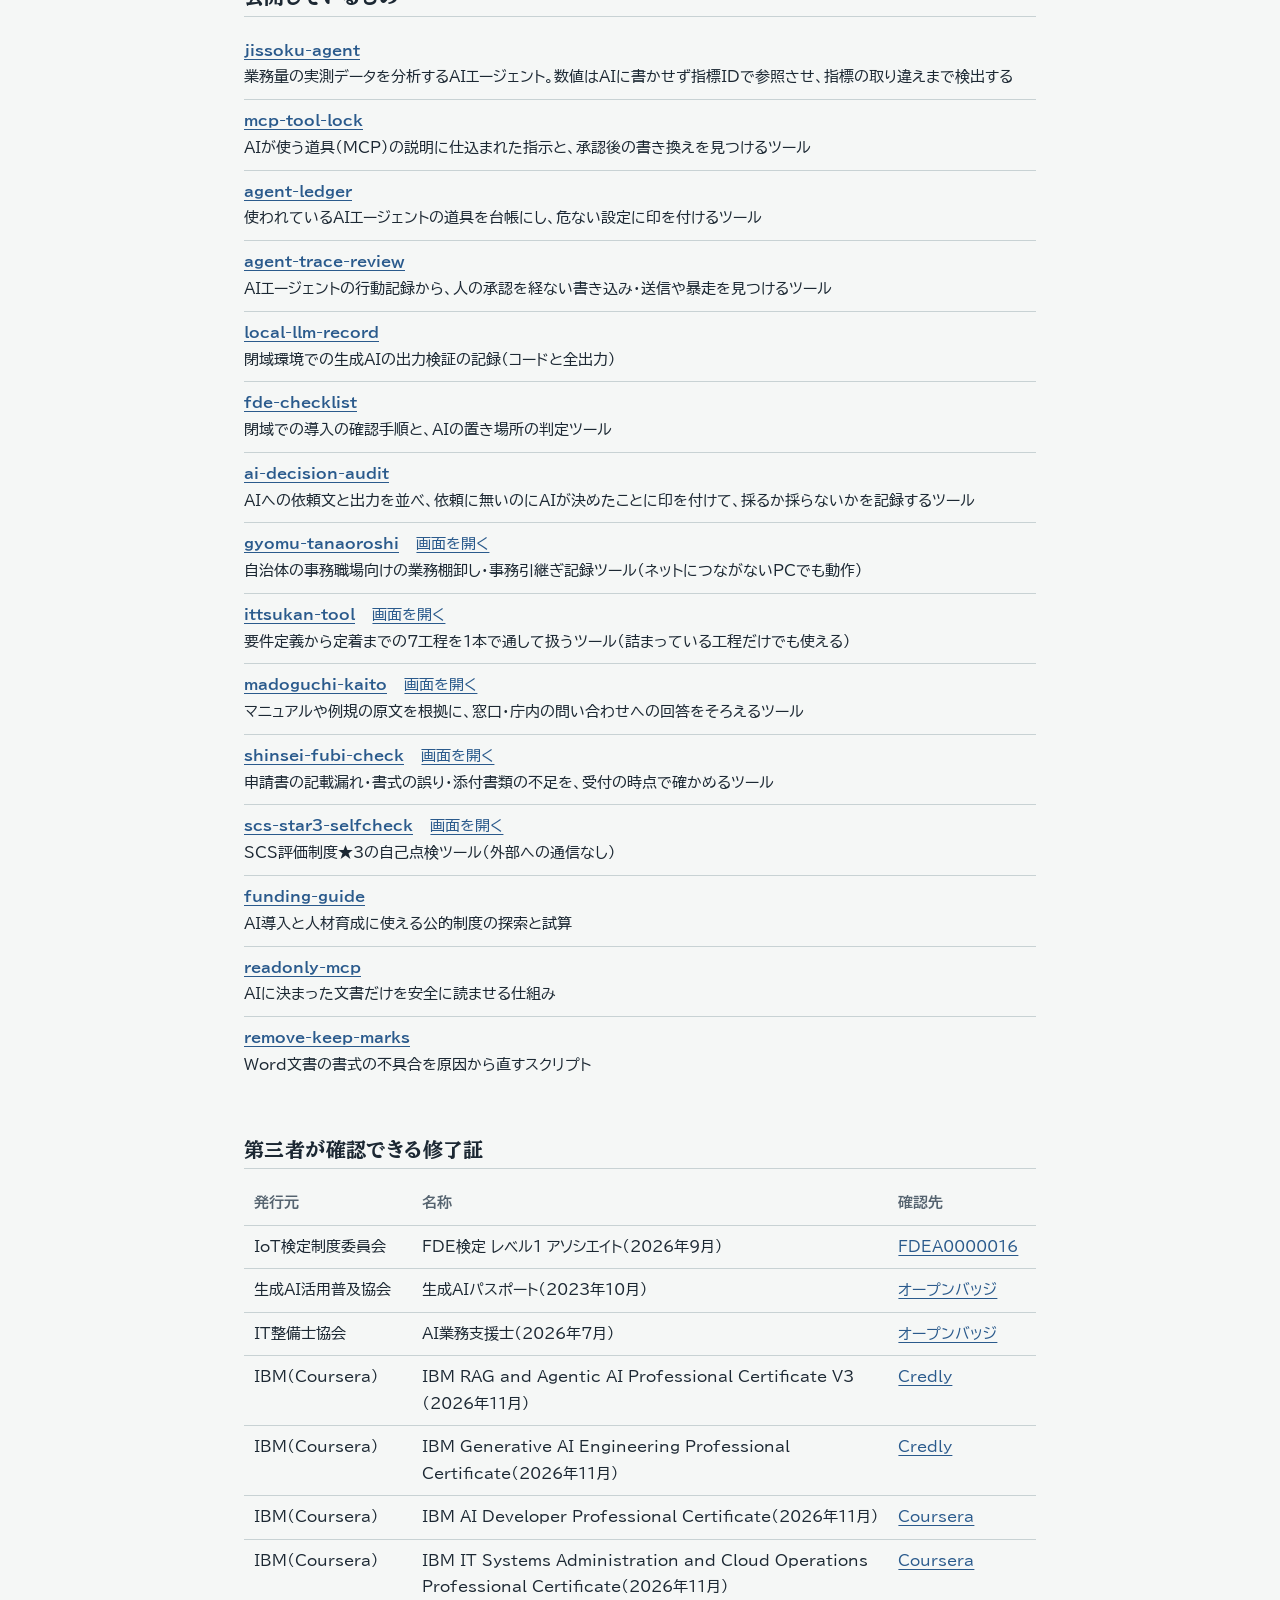
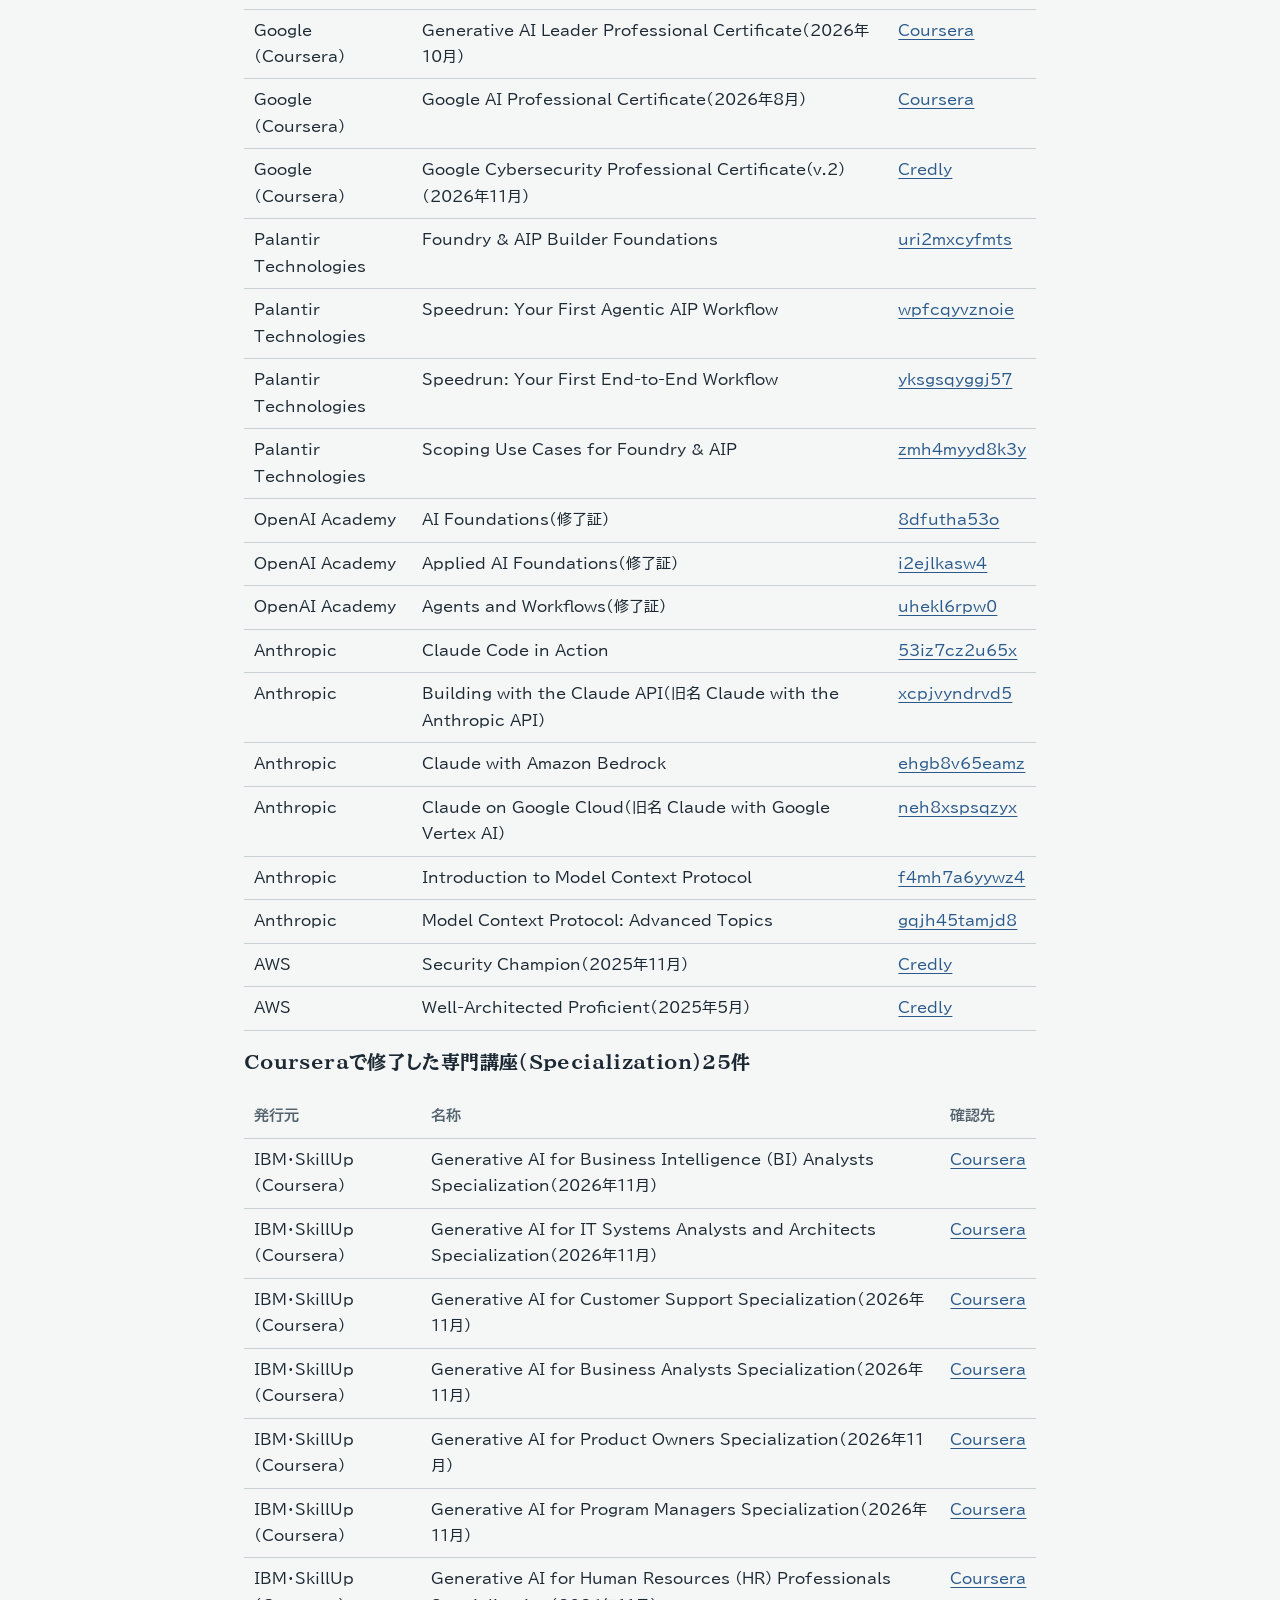
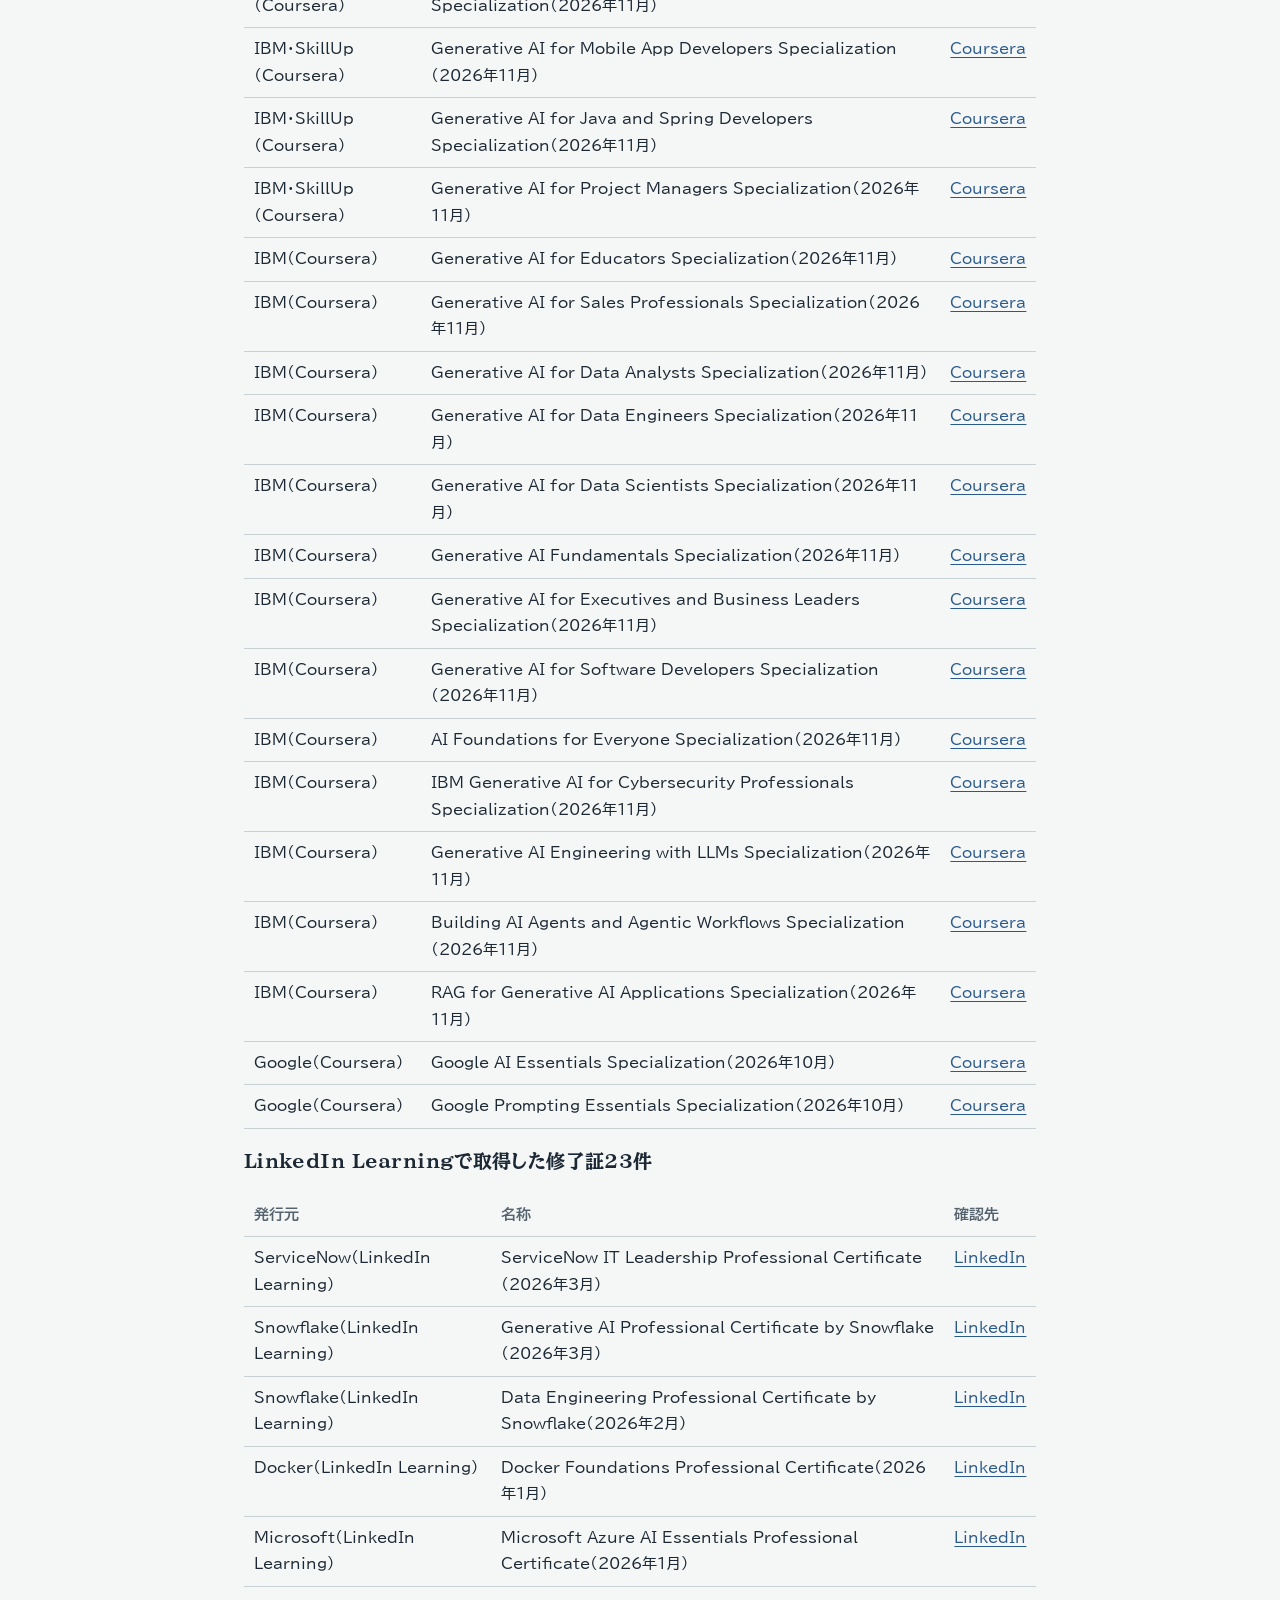
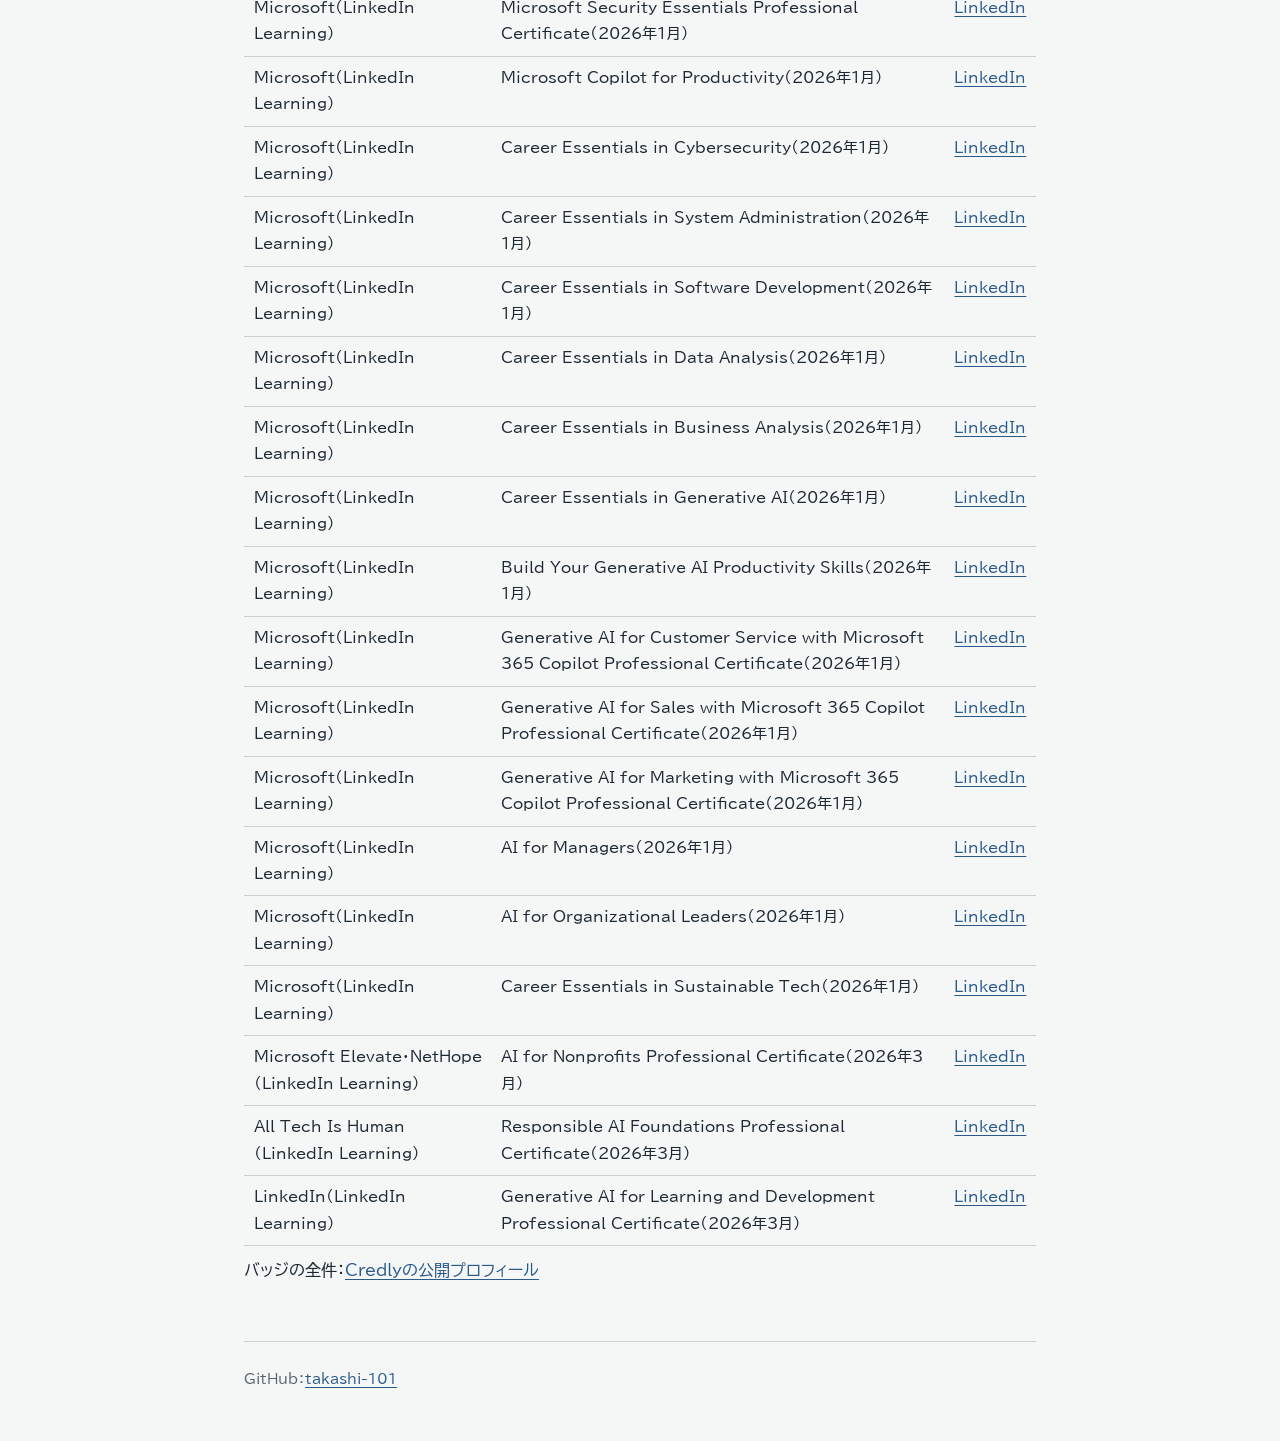
==== commit 26b4e88d: "LinkedIn Learningの修了証を一つの表にまとめる" ====
--- a/portfolio/index.html
+++ b/portfolio/index.html
@@ -203,7 +203,7 @@
     </tbody>
   </table>
   </div>
-  <h3>LinkedIn Learningで取得したProfessional Certificate（最終試験の合格で発行）22件</h3>
+  <h3>LinkedIn Learningで取得した修了証23件</h3>
   <div class="tbl">
   <table class="certs">
     <thead><tr><th>発行元</th><th>名称</th><th>確認先</th></tr></thead>
@@ -216,6 +216,7 @@
     <tr><td>Microsoft（LinkedIn Learning）</td><td>Microsoft Security Essentials Professional Certificate（2026年1月）</td><td><a href="https://www.linkedin.com/learning/certificates/59bb74c98158d44623559cd079b9accfae9d3c18f836fa27ac947dd502160b0b">LinkedIn</a></td></tr>
     <tr><td>Microsoft（LinkedIn Learning）</td><td>Microsoft Copilot for Productivity（2026年1月）</td><td><a href="https://www.linkedin.com/learning/certificates/4ec16604f71f1d9bfe0b954c2201b7b3a2296180a1a6c63d79e80b2fa87da4b6">LinkedIn</a></td></tr>
     <tr><td>Microsoft（LinkedIn Learning）</td><td>Career Essentials in Cybersecurity（2026年1月）</td><td><a href="https://www.linkedin.com/learning/certificates/3ae09e95db93d528fd18827bb99f2970632854e39553d2263aaa3064560e3786">LinkedIn</a></td></tr>
+    <tr><td>Microsoft（LinkedIn Learning）</td><td>Career Essentials in System Administration（2026年1月）</td><td><a href="https://www.linkedin.com/learning/certificates/e2e295fe2beb74eca1bb72bc81601ce2dec8eb525f7f7ebc85903e62c65ec38a">LinkedIn</a></td></tr>
     <tr><td>Microsoft（LinkedIn Learning）</td><td>Career Essentials in Software Development（2026年1月）</td><td><a href="https://www.linkedin.com/learning/certificates/eef45db98c97269f7f8d185e0f2085498e813fb1177d0f58f0e421a23b79ff07">LinkedIn</a></td></tr>
     <tr><td>Microsoft（LinkedIn Learning）</td><td>Career Essentials in Data Analysis（2026年1月）</td><td><a href="https://www.linkedin.com/learning/certificates/3589ebe4d447f8036fb571eb675966085cdf4fa14a5752d8caf11c5de3fb2b4c">LinkedIn</a></td></tr>
     <tr><td>Microsoft（LinkedIn Learning）</td><td>Career Essentials in Business Analysis（2026年1月）</td><td><a href="https://www.linkedin.com/learning/certificates/d2fac4e69afc4510f19ee619659c643a57bb8f8db4f71565cca1c7b41422d896">LinkedIn</a></td></tr>
@@ -233,7 +234,6 @@
     </tbody>
   </table>
   </div>
-  <p>講座修了：Career Essentials in System Administration by Microsoft and LinkedIn（2026年1月）　確認先：<a href="https://www.linkedin.com/learning/certificates/e2e295fe2beb74eca1bb72bc81601ce2dec8eb525f7f7ebc85903e62c65ec38a">LinkedIn</a></p>
   <p>バッジの全件：<a href="https://www.credly.com/users/takashi-higuchi.2d0eec27">Credlyの公開プロフィール</a></p>
 </section>
 
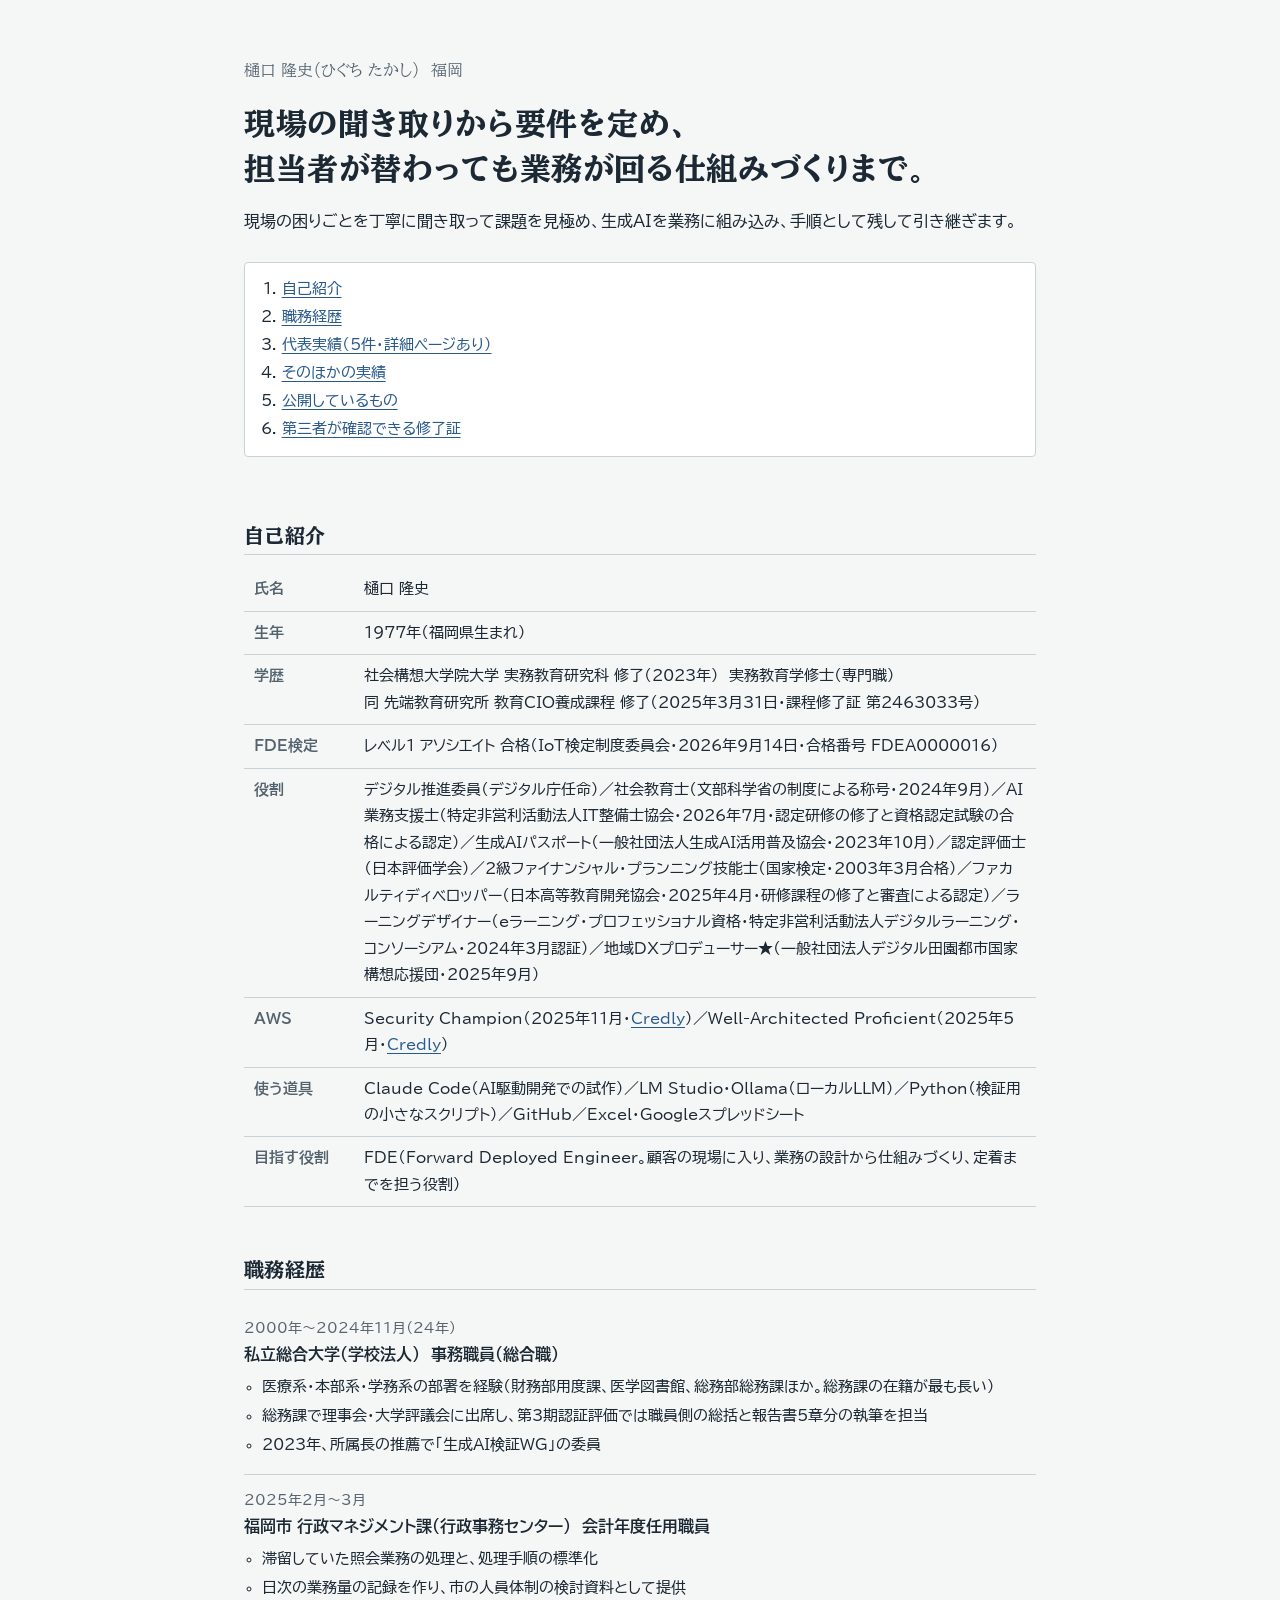
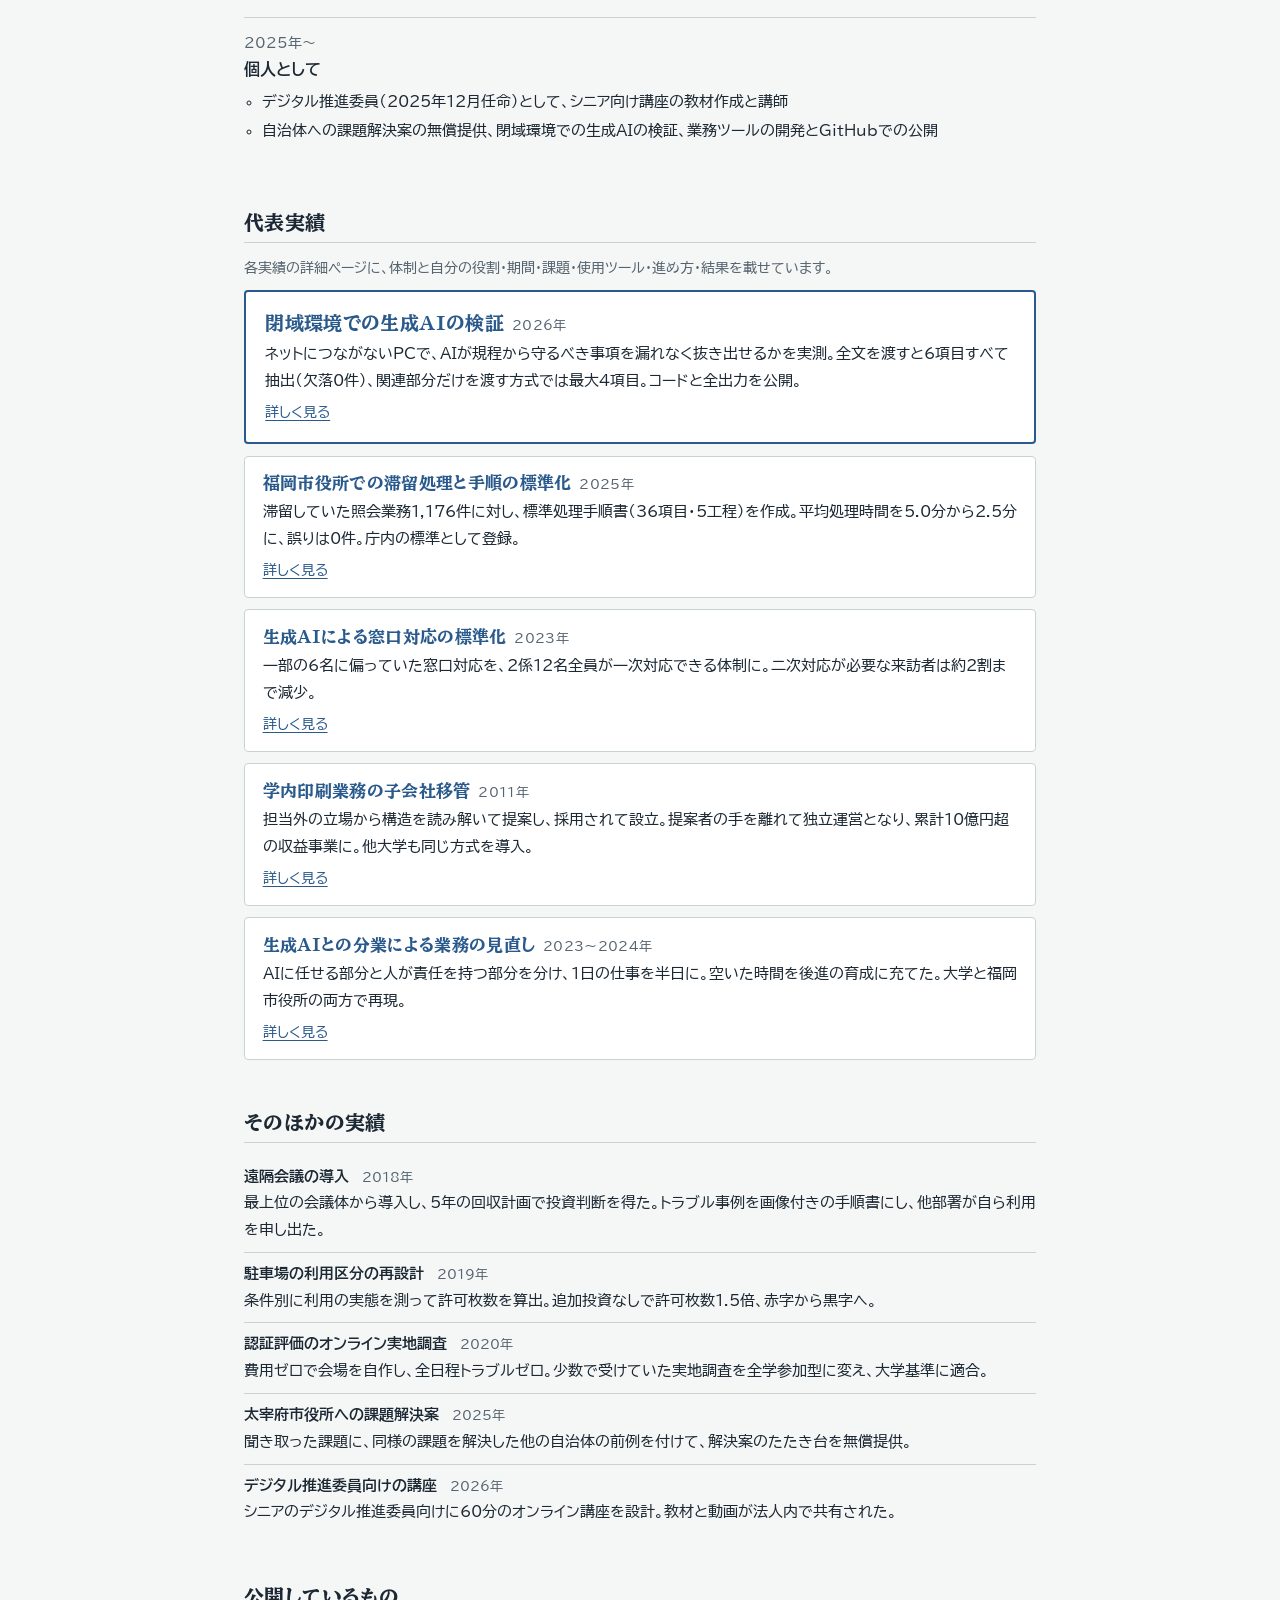
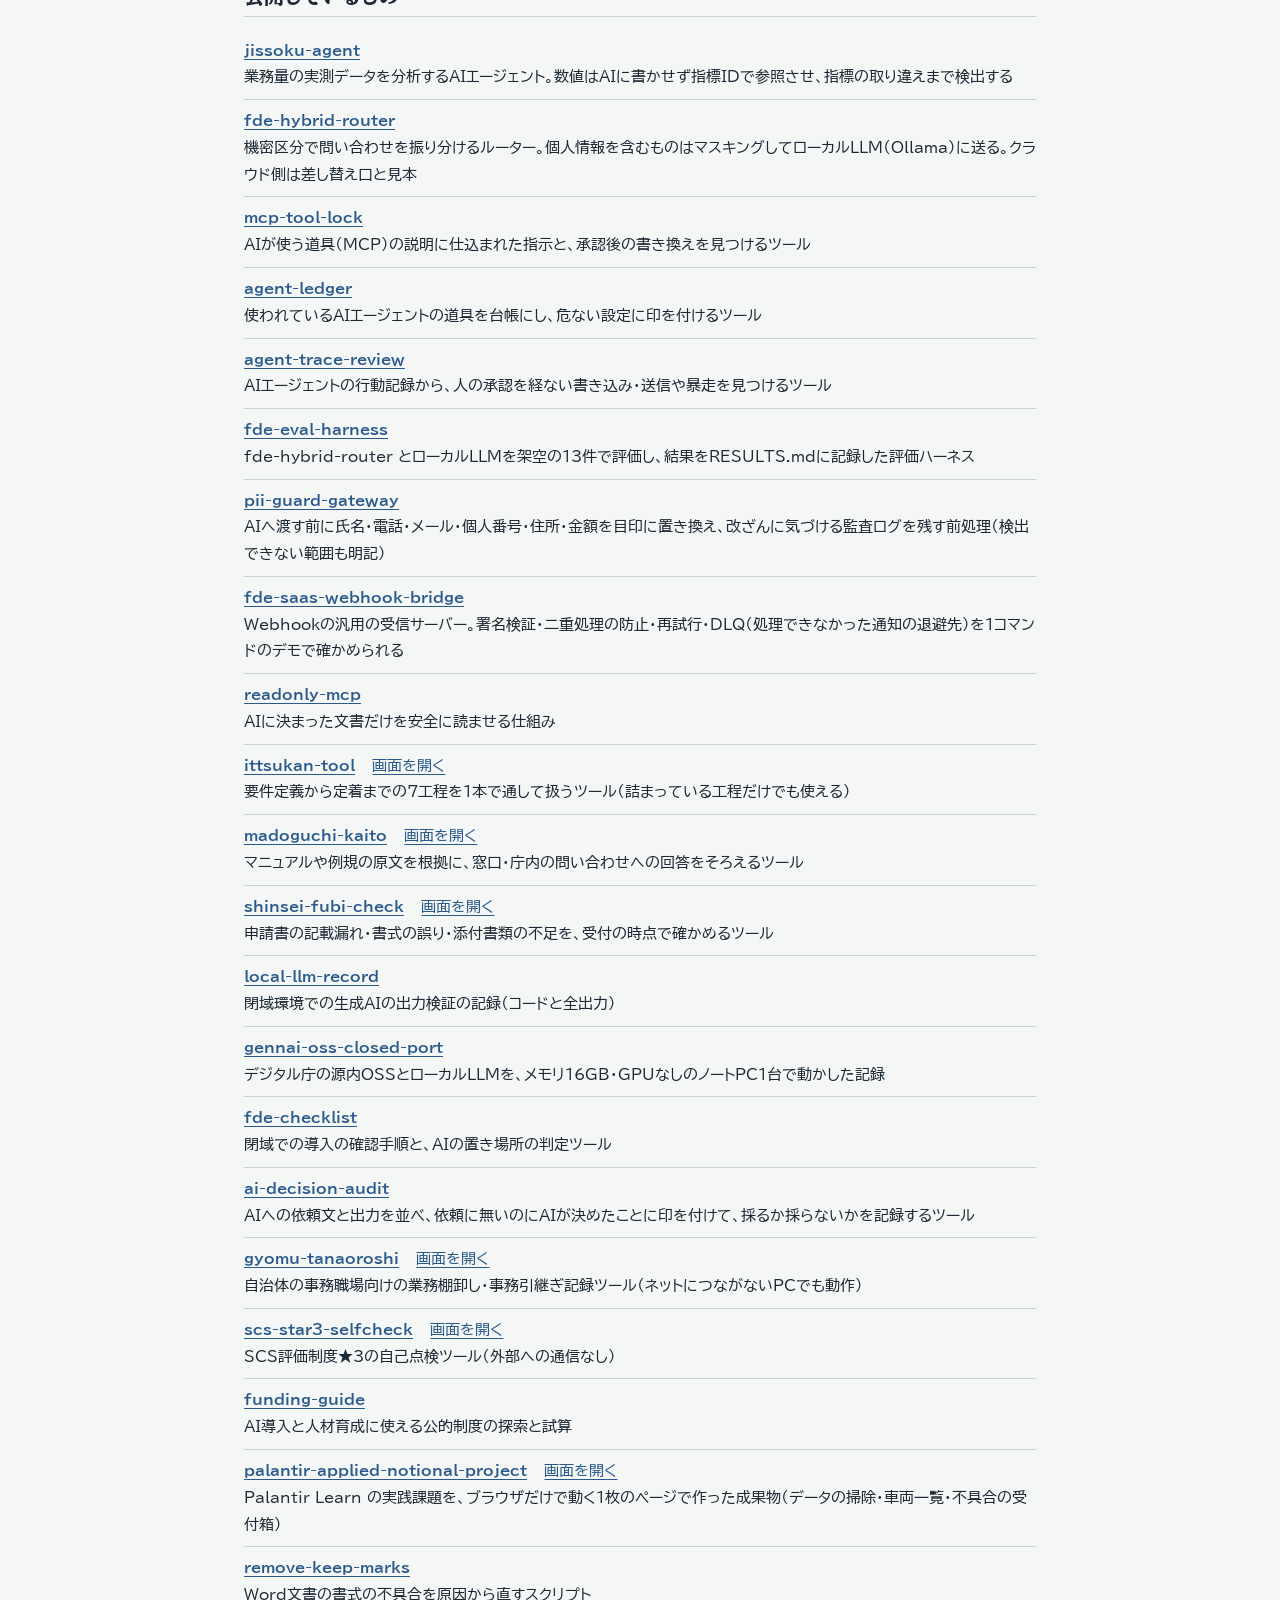
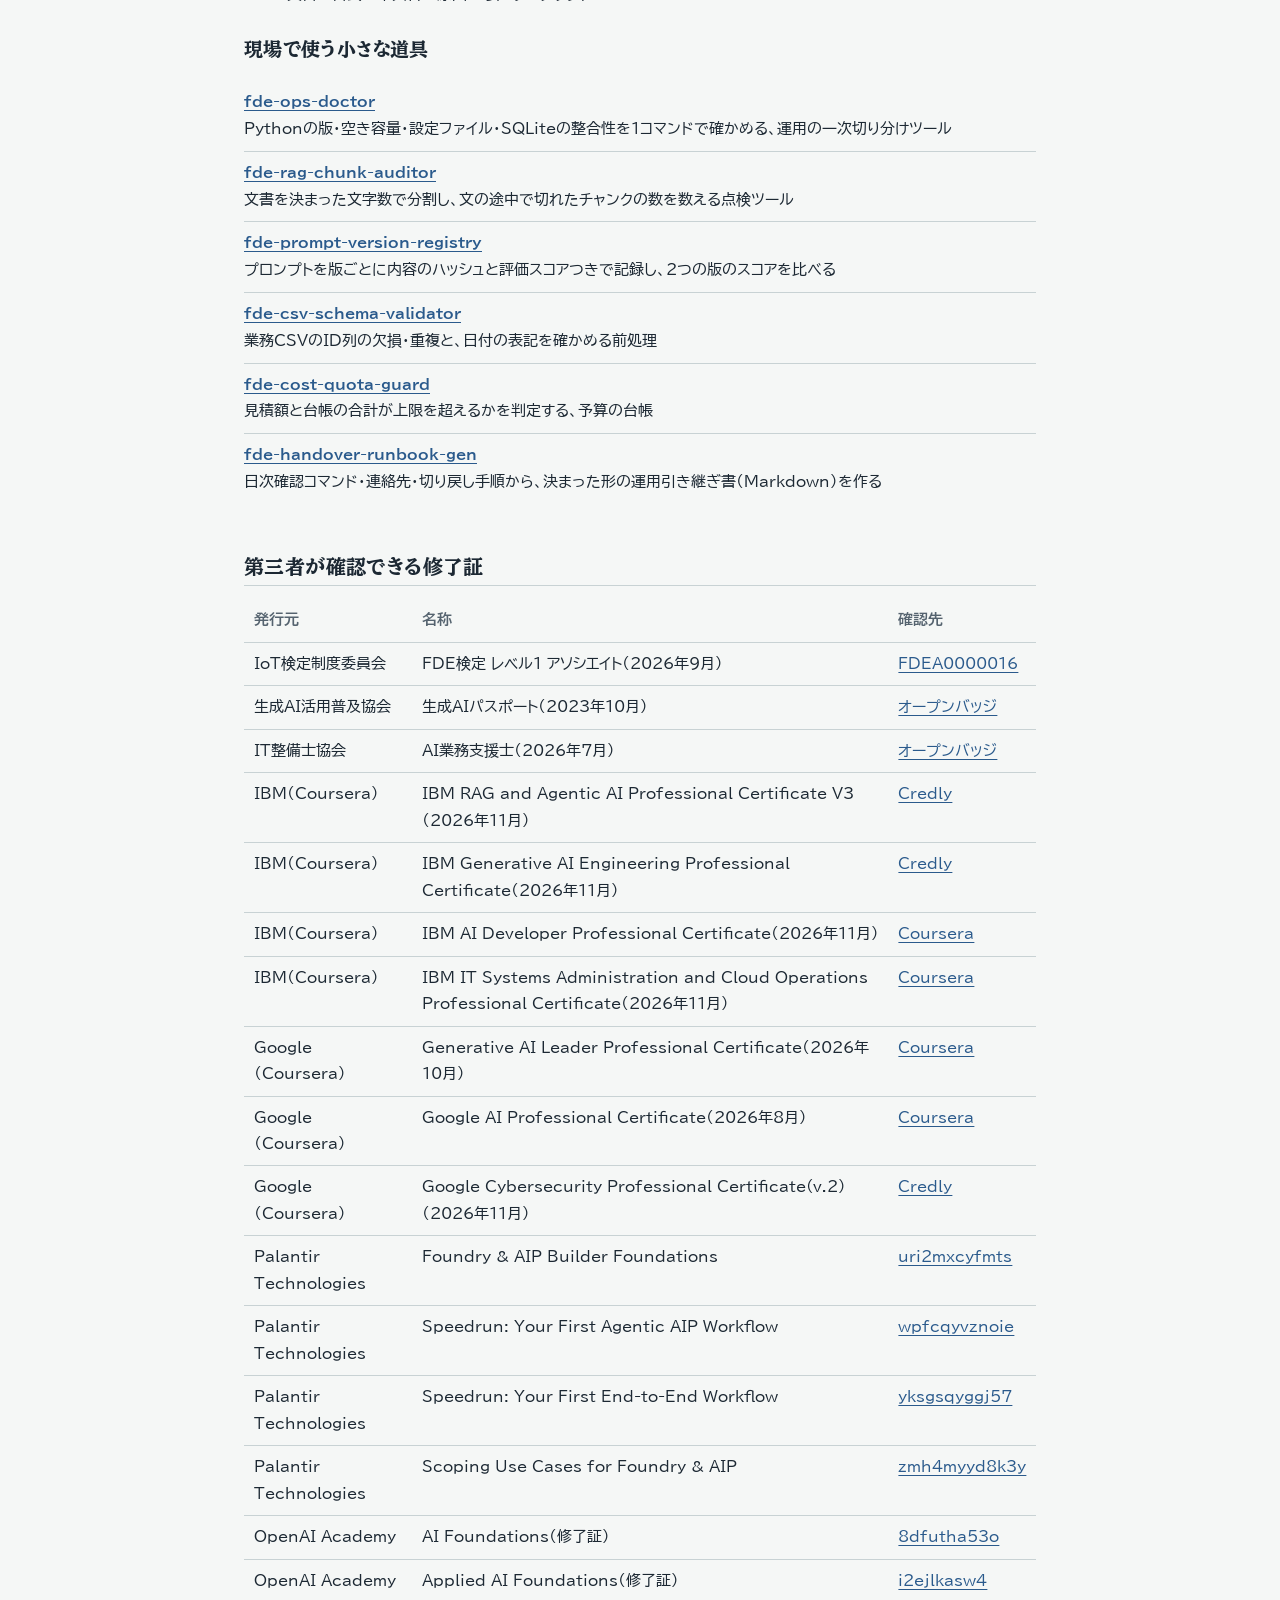
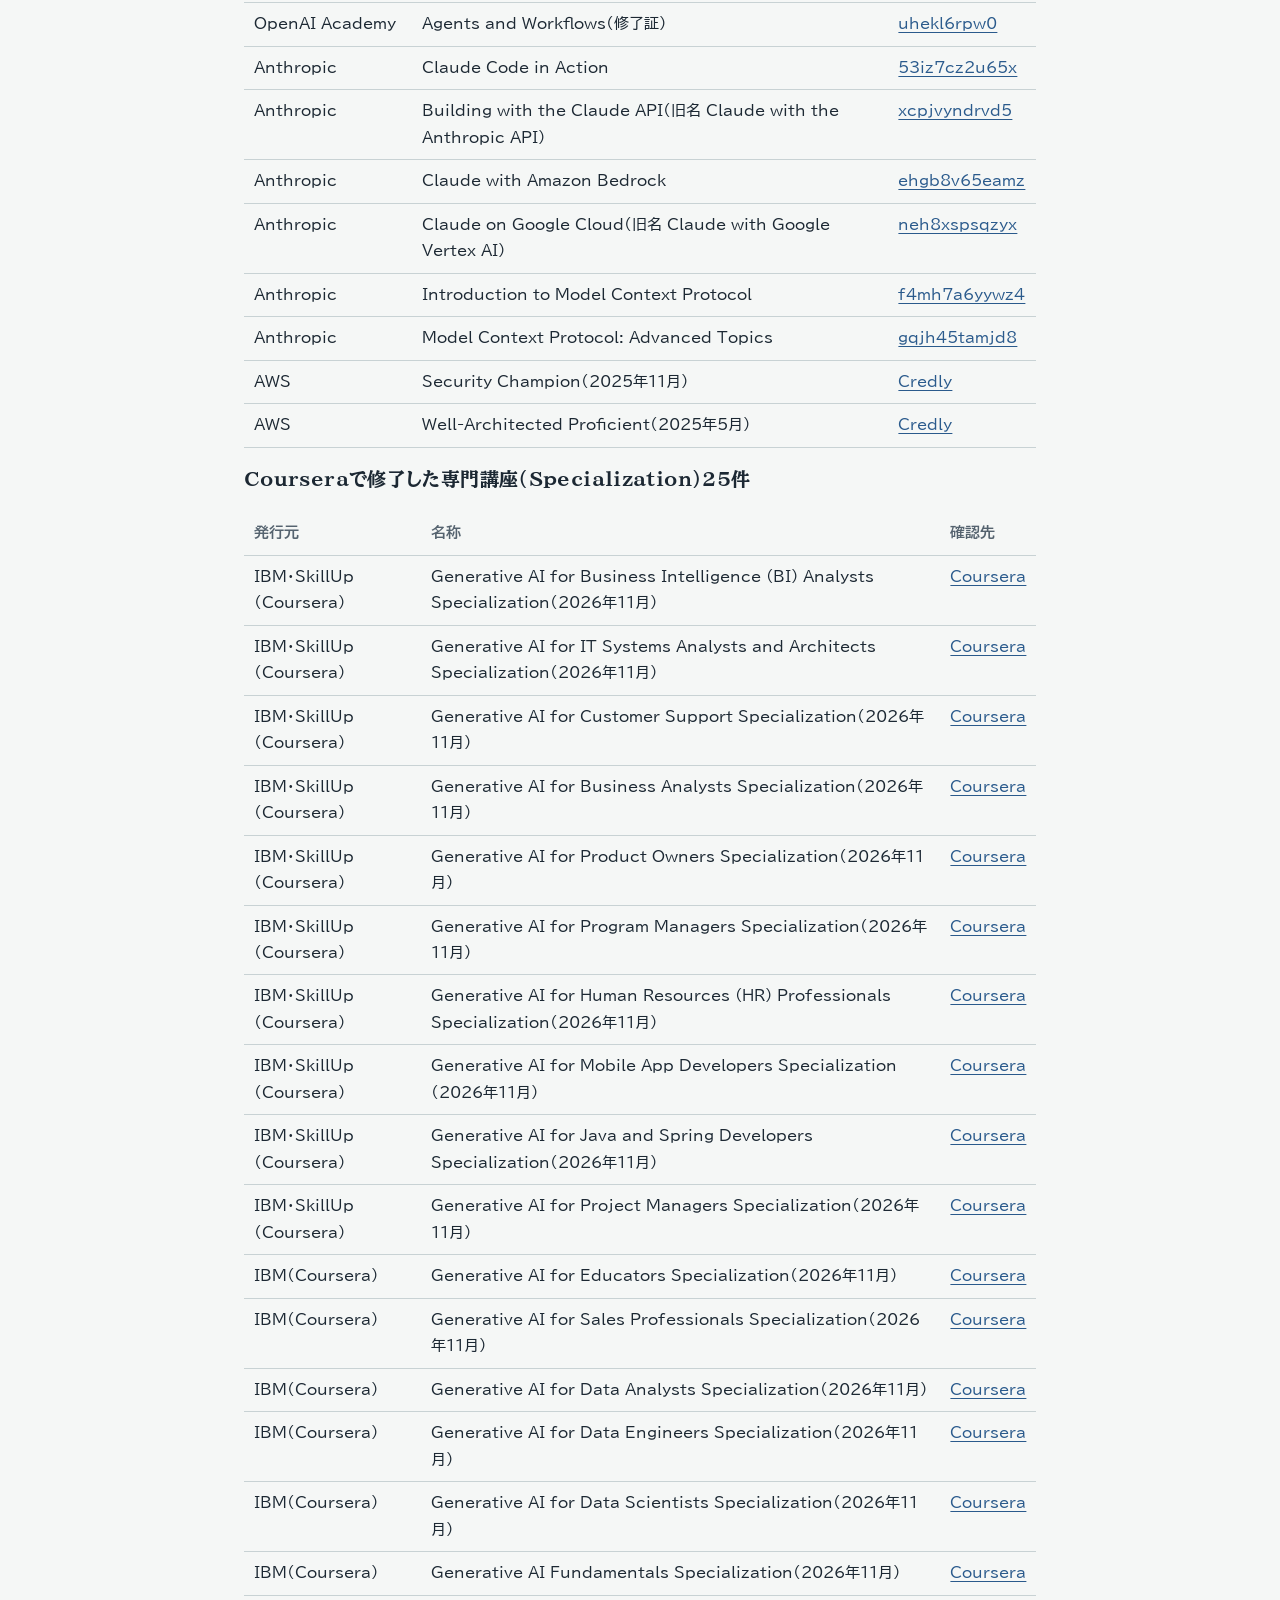
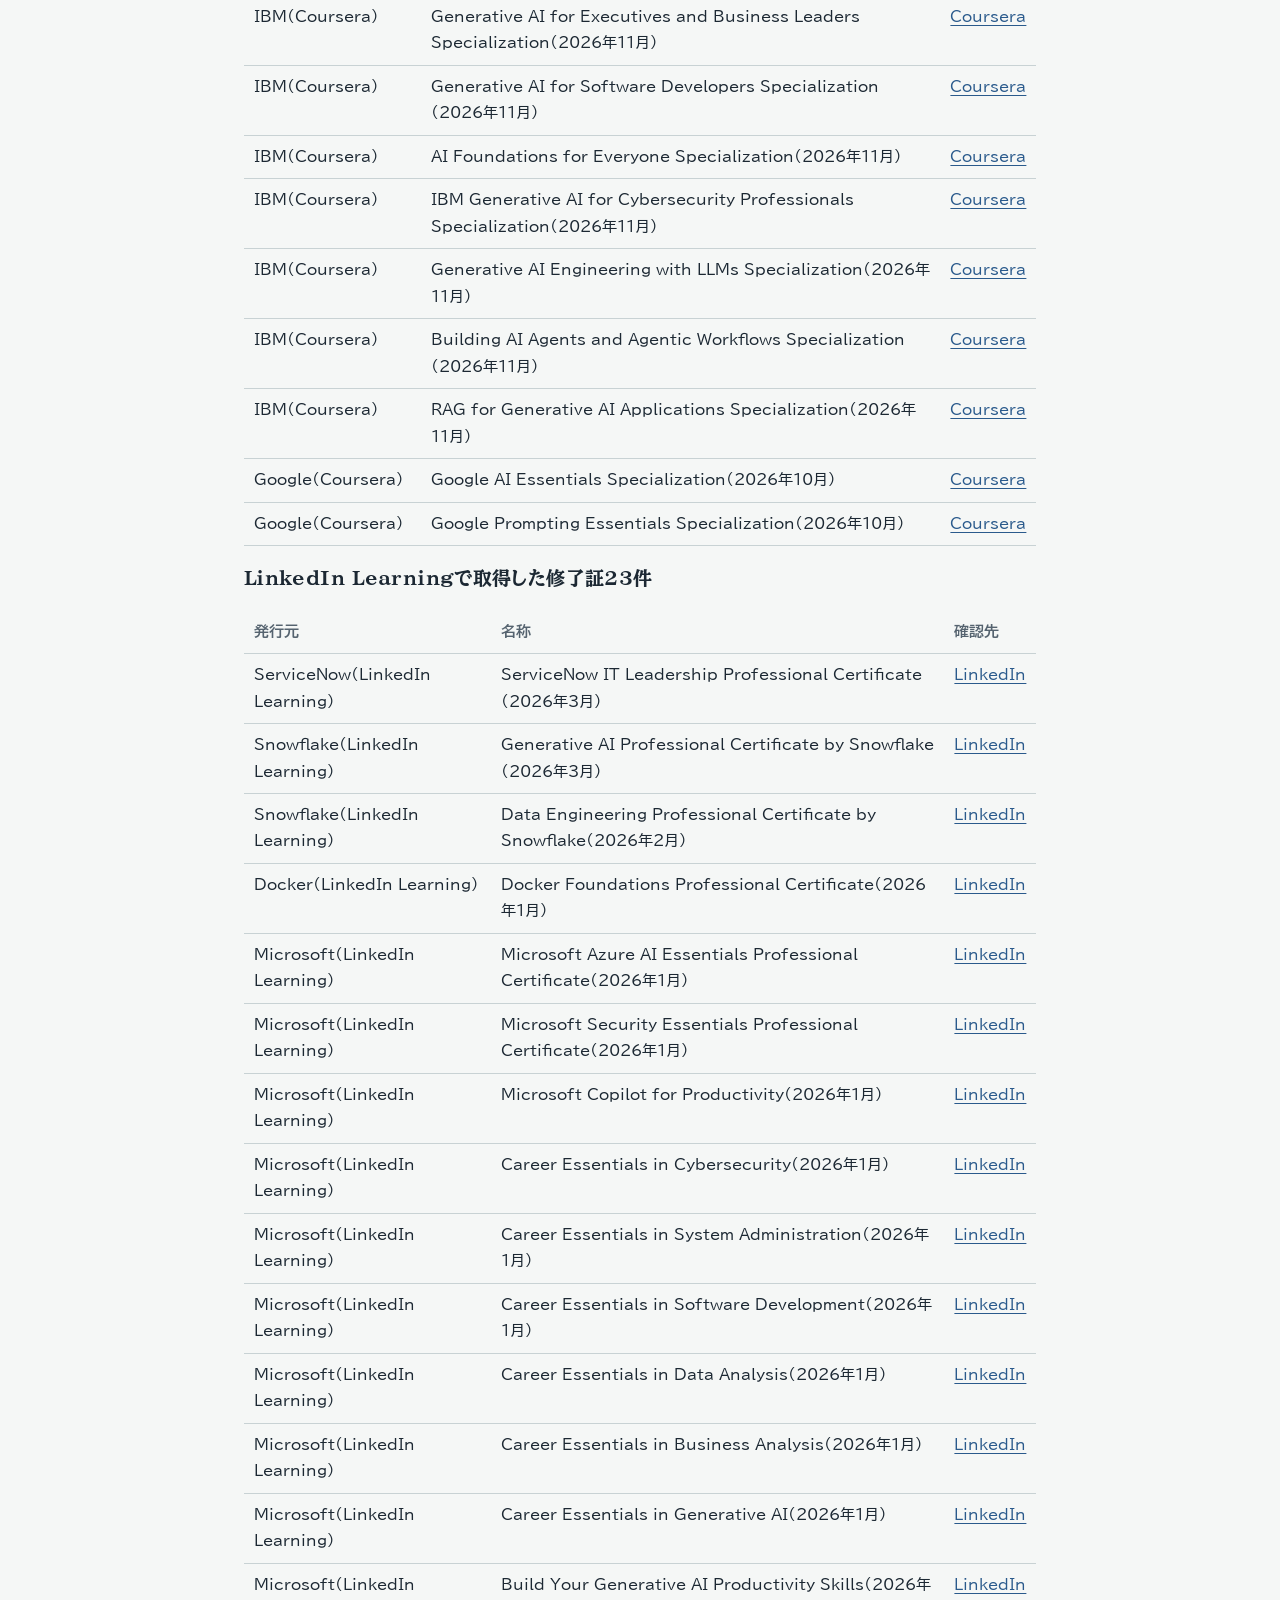
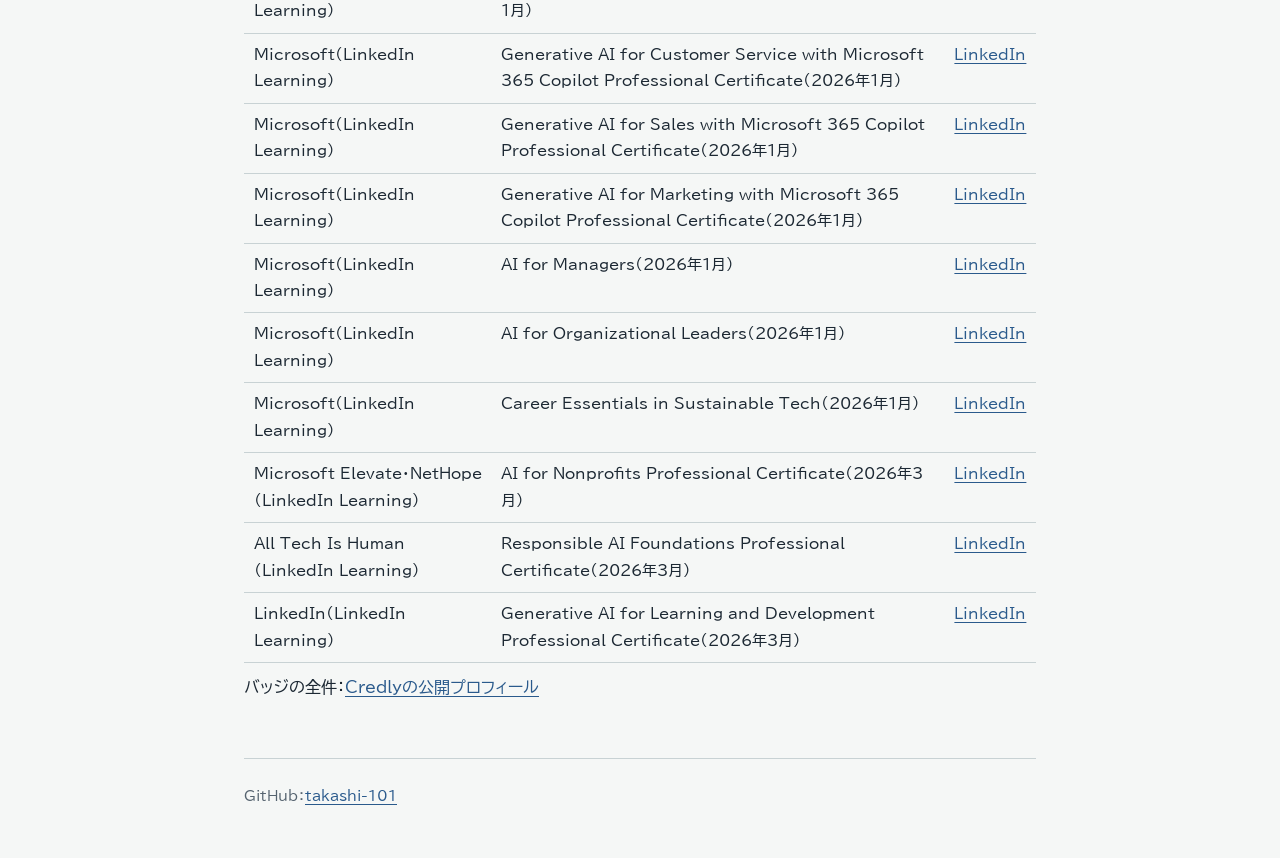
==== commit d3429498: "公開リポジトリの一覧を、ポートフォリオ・プロフィールと同じ掲載対象・同じ順にそろえる" ====
--- a/portfolio/index.html
+++ b/portfolio/index.html
@@ -118,20 +118,35 @@
   <h2>公開しているもの</h2>
   <ul class="lines">
     <li><a href="https://github.com/takashi-101/jissoku-agent"><b>jissoku-agent</b></a><br>業務量の実測データを分析するAIエージェント。数値はAIに書かせず指標IDで参照させ、指標の取り違えまで検出する</li>
+    <li><a href="https://github.com/takashi-101/fde-hybrid-router"><b>fde-hybrid-router</b></a><br>機密区分で問い合わせを振り分けるルーター。個人情報を含むものはマスキングしてローカルLLM（Ollama）に送る。クラウド側は差し替え口と見本</li>
     <li><a href="https://github.com/takashi-101/mcp-tool-lock"><b>mcp-tool-lock</b></a><br>AIが使う道具（MCP）の説明に仕込まれた指示と、承認後の書き換えを見つけるツール</li>
     <li><a href="https://github.com/takashi-101/agent-ledger"><b>agent-ledger</b></a><br>使われているAIエージェントの道具を台帳にし、危ない設定に印を付けるツール</li>
     <li><a href="https://github.com/takashi-101/agent-trace-review"><b>agent-trace-review</b></a><br>AIエージェントの行動記録から、人の承認を経ない書き込み・送信や暴走を見つけるツール</li>
+    <li><a href="https://github.com/takashi-101/fde-eval-harness"><b>fde-eval-harness</b></a><br>fde-hybrid-router とローカルLLMを架空の13件で評価し、結果をRESULTS.mdに記録した評価ハーネス</li>
+    <li><a href="https://github.com/takashi-101/pii-guard-gateway"><b>pii-guard-gateway</b></a><br>AIへ渡す前に氏名・電話・メール・個人番号・住所・金額を目印に置き換え、改ざんに気づける監査ログを残す前処理（検出できない範囲も明記）</li>
+    <li><a href="https://github.com/takashi-101/fde-saas-webhook-bridge"><b>fde-saas-webhook-bridge</b></a><br>Webhookの汎用の受信サーバー。署名検証・二重処理の防止・再試行・DLQ（処理できなかった通知の退避先）を1コマンドのデモで確かめられる</li>
+    <li><a href="https://github.com/takashi-101/readonly-mcp"><b>readonly-mcp</b></a><br>AIに決まった文書だけを安全に読ませる仕組み</li>
+    <li><a href="https://github.com/takashi-101/ittsukan-tool"><b>ittsukan-tool</b></a>　<a href="https://takashi-101.github.io/ittsukan-tool/">画面を開く</a><br>要件定義から定着までの7工程を1本で通して扱うツール（詰まっている工程だけでも使える）</li>
+    <li><a href="https://github.com/takashi-101/madoguchi-kaito"><b>madoguchi-kaito</b></a>　<a href="https://takashi-101.github.io/madoguchi-kaito/">画面を開く</a><br>マニュアルや例規の原文を根拠に、窓口・庁内の問い合わせへの回答をそろえるツール</li>
+    <li><a href="https://github.com/takashi-101/shinsei-fubi-check"><b>shinsei-fubi-check</b></a>　<a href="https://takashi-101.github.io/shinsei-fubi-check/">画面を開く</a><br>申請書の記載漏れ・書式の誤り・添付書類の不足を、受付の時点で確かめるツール</li>
     <li><a href="https://github.com/takashi-101/local-llm-record"><b>local-llm-record</b></a><br>閉域環境での生成AIの出力検証の記録（コードと全出力）</li>
+    <li><a href="https://github.com/takashi-101/gennai-oss-closed-port"><b>gennai-oss-closed-port</b></a><br>デジタル庁の源内OSSとローカルLLMを、メモリ16GB・GPUなしのノートPC1台で動かした記録</li>
     <li><a href="https://github.com/takashi-101/fde-checklist"><b>fde-checklist</b></a><br>閉域での導入の確認手順と、AIの置き場所の判定ツール</li>
     <li><a href="https://github.com/takashi-101/ai-decision-audit"><b>ai-decision-audit</b></a><br>AIへの依頼文と出力を並べ、依頼に無いのにAIが決めたことに印を付けて、採るか採らないかを記録するツール</li>
     <li><a href="https://github.com/takashi-101/gyomu-tanaoroshi"><b>gyomu-tanaoroshi</b></a>　<a href="https://takashi-101.github.io/gyomu-tanaoroshi/">画面を開く</a><br>自治体の事務職場向けの業務棚卸し・事務引継ぎ記録ツール（ネットにつながないPCでも動作）</li>
-    <li><a href="https://github.com/takashi-101/ittsukan-tool"><b>ittsukan-tool</b></a>　<a href="https://takashi-101.github.io/ittsukan-tool/">画面を開く</a><br>要件定義から定着までの7工程を1本で通して扱うツール（詰まっている工程だけでも使える）</li>
-    <li><a href="https://github.com/takashi-101/madoguchi-kaito"><b>madoguchi-kaito</b></a>　<a href="https://takashi-101.github.io/madoguchi-kaito/">画面を開く</a><br>マニュアルや例規の原文を根拠に、窓口・庁内の問い合わせへの回答をそろえるツール</li>
-    <li><a href="https://github.com/takashi-101/shinsei-fubi-check"><b>shinsei-fubi-check</b></a>　<a href="https://takashi-101.github.io/shinsei-fubi-check/">画面を開く</a><br>申請書の記載漏れ・書式の誤り・添付書類の不足を、受付の時点で確かめるツール</li>
     <li><a href="https://github.com/takashi-101/scs-star3-selfcheck"><b>scs-star3-selfcheck</b></a>　<a href="https://takashi-101.github.io/scs-star3-selfcheck/">画面を開く</a><br>SCS評価制度★3の自己点検ツール（外部への通信なし）</li>
     <li><a href="https://github.com/takashi-101/funding-guide"><b>funding-guide</b></a><br>AI導入と人材育成に使える公的制度の探索と試算</li>
-    <li><a href="https://github.com/takashi-101/readonly-mcp"><b>readonly-mcp</b></a><br>AIに決まった文書だけを安全に読ませる仕組み</li>
+    <li><a href="https://github.com/takashi-101/palantir-applied-notional-project"><b>palantir-applied-notional-project</b></a>　<a href="https://takashi-101.github.io/palantir-applied-notional-project/">画面を開く</a><br>Palantir Learn の実践課題を、ブラウザだけで動く1枚のページで作った成果物（データの掃除・車両一覧・不具合の受付箱）</li>
     <li><a href="https://github.com/takashi-101/remove-keep-marks"><b>remove-keep-marks</b></a><br>Word文書の書式の不具合を原因から直すスクリプト</li>
+  </ul>
+  <h3>現場で使う小さな道具</h3>
+  <ul class="lines">
+    <li><a href="https://github.com/takashi-101/fde-ops-doctor"><b>fde-ops-doctor</b></a><br>Pythonの版・空き容量・設定ファイル・SQLiteの整合性を1コマンドで確かめる、運用の一次切り分けツール</li>
+    <li><a href="https://github.com/takashi-101/fde-rag-chunk-auditor"><b>fde-rag-chunk-auditor</b></a><br>文書を決まった文字数で分割し、文の途中で切れたチャンクの数を数える点検ツール</li>
+    <li><a href="https://github.com/takashi-101/fde-prompt-version-registry"><b>fde-prompt-version-registry</b></a><br>プロンプトを版ごとに内容のハッシュと評価スコアつきで記録し、2つの版のスコアを比べる</li>
+    <li><a href="https://github.com/takashi-101/fde-csv-schema-validator"><b>fde-csv-schema-validator</b></a><br>業務CSVのID列の欠損・重複と、日付の表記を確かめる前処理</li>
+    <li><a href="https://github.com/takashi-101/fde-cost-quota-guard"><b>fde-cost-quota-guard</b></a><br>見積額と台帳の合計が上限を超えるかを判定する、予算の台帳</li>
+    <li><a href="https://github.com/takashi-101/fde-handover-runbook-gen"><b>fde-handover-runbook-gen</b></a><br>日次確認コマンド・連絡先・切り戻し手順から、決まった形の運用引き継ぎ書（Markdown）を作る</li>
   </ul>
 </section>
 
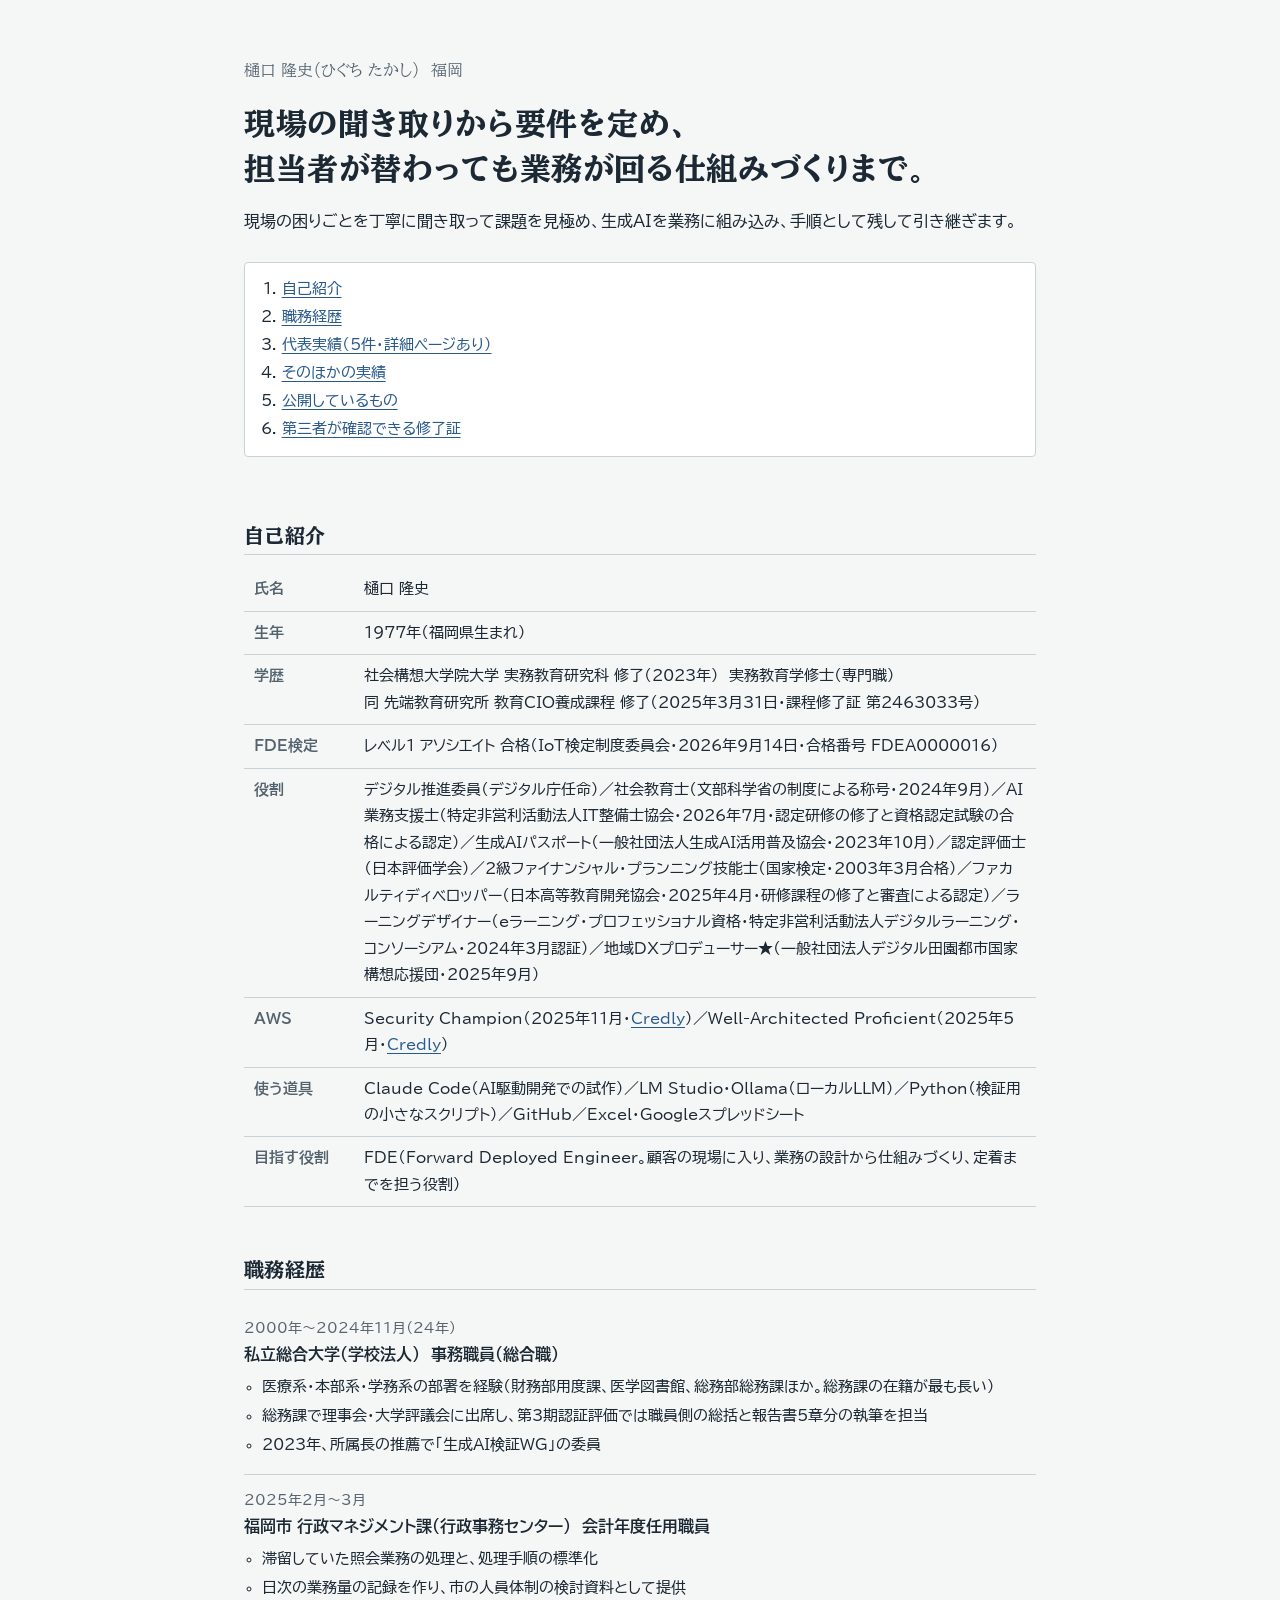
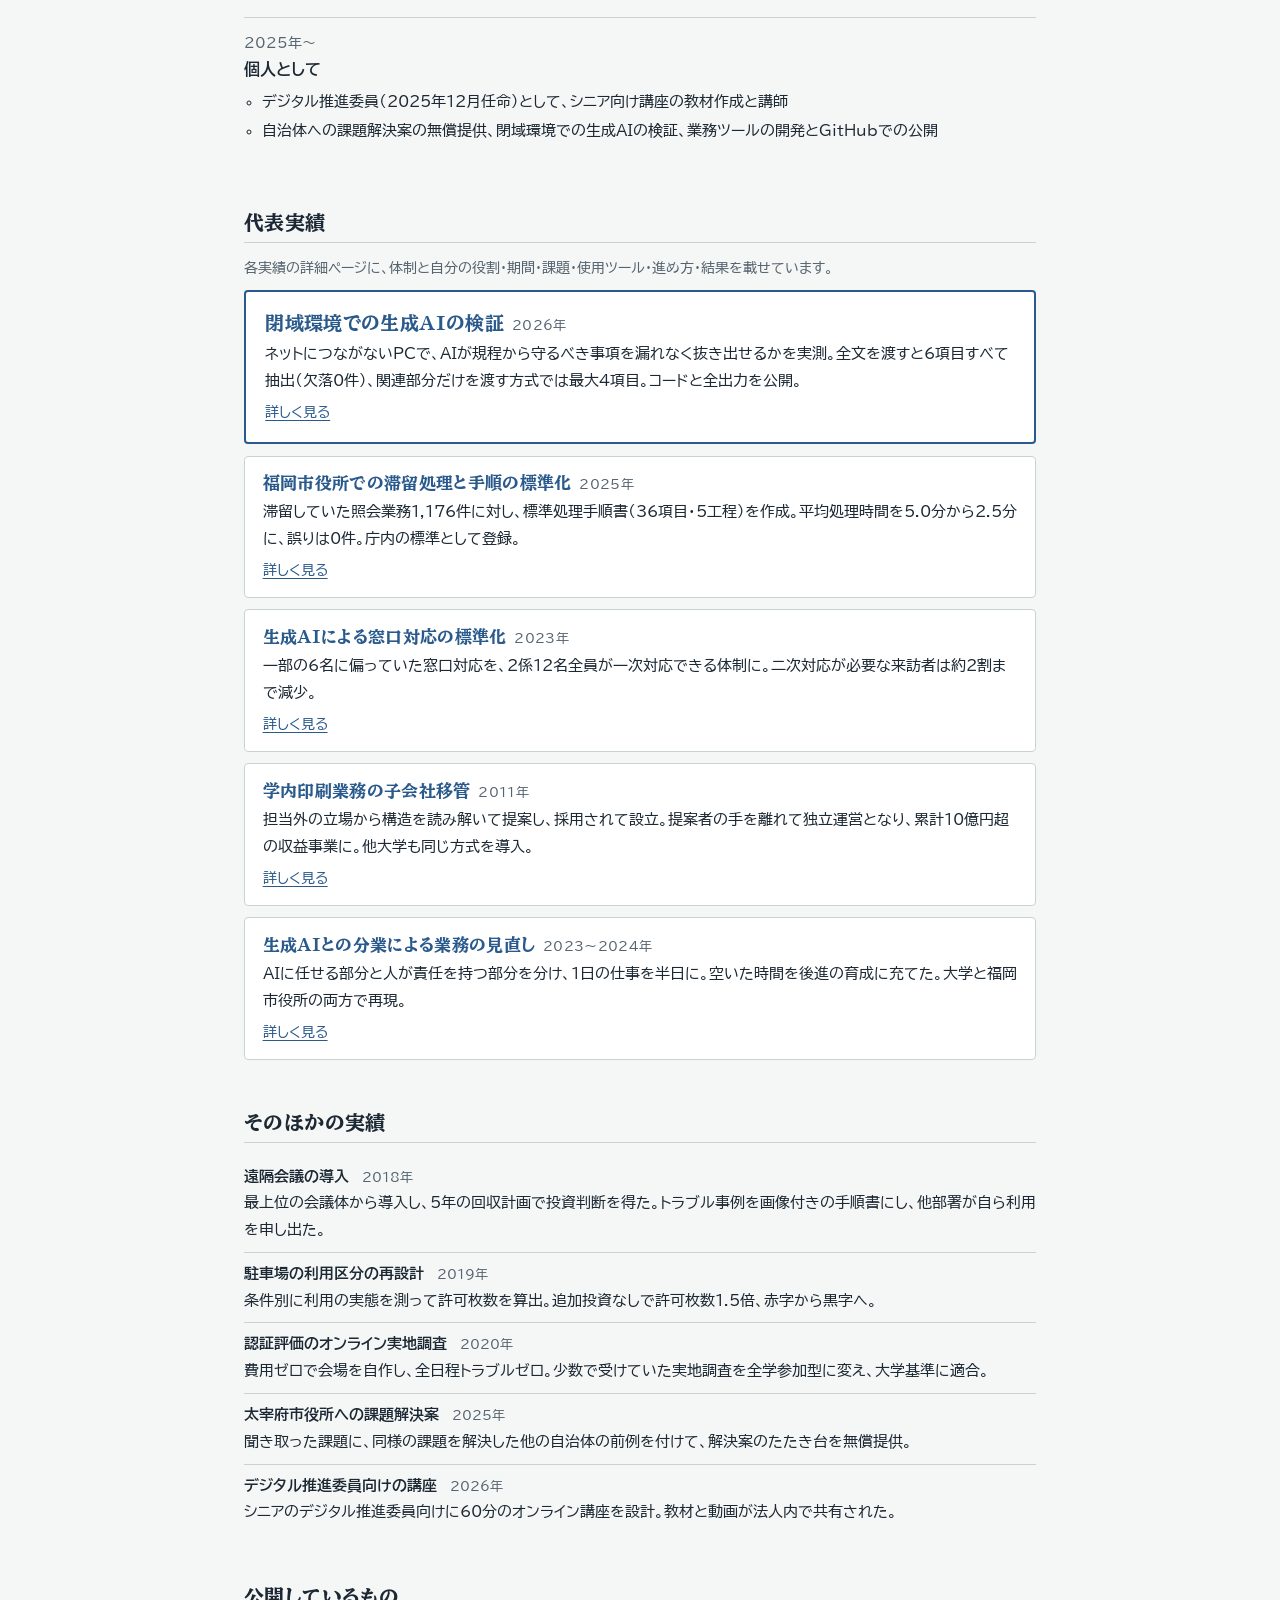
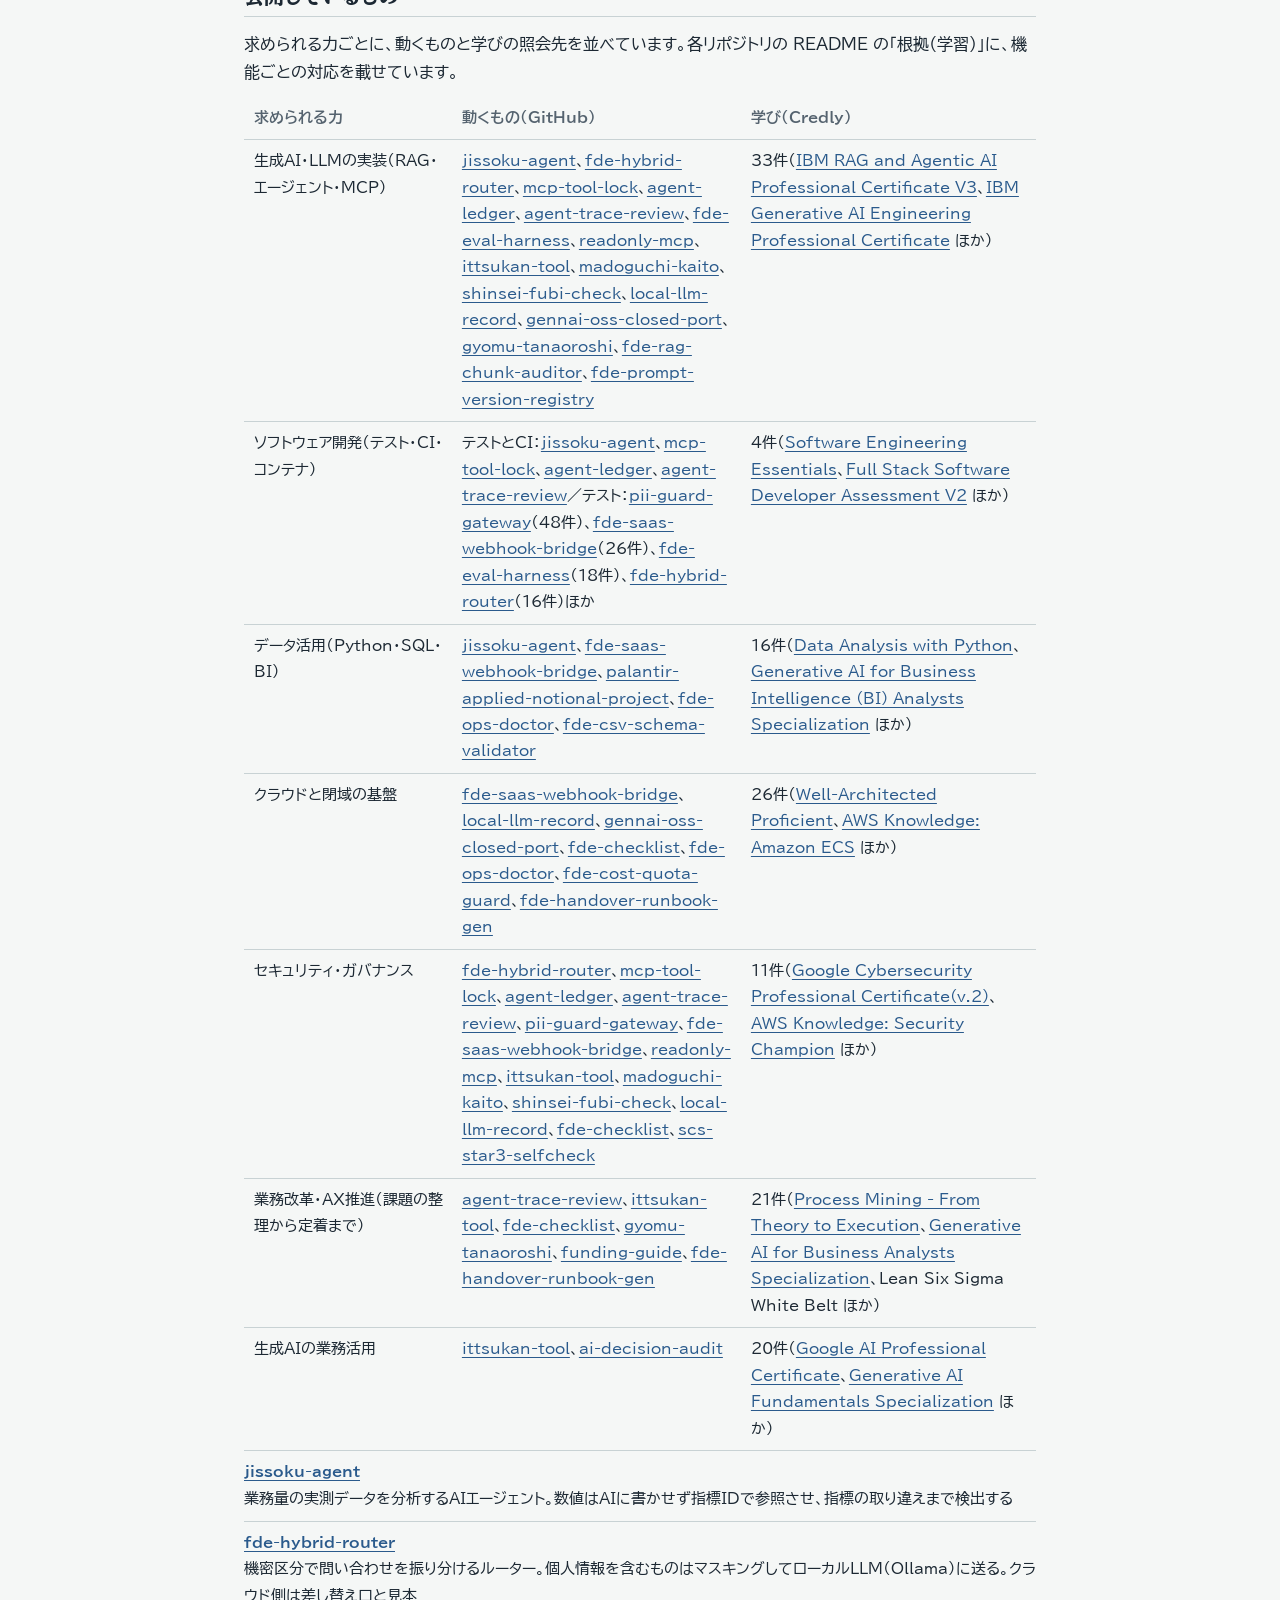
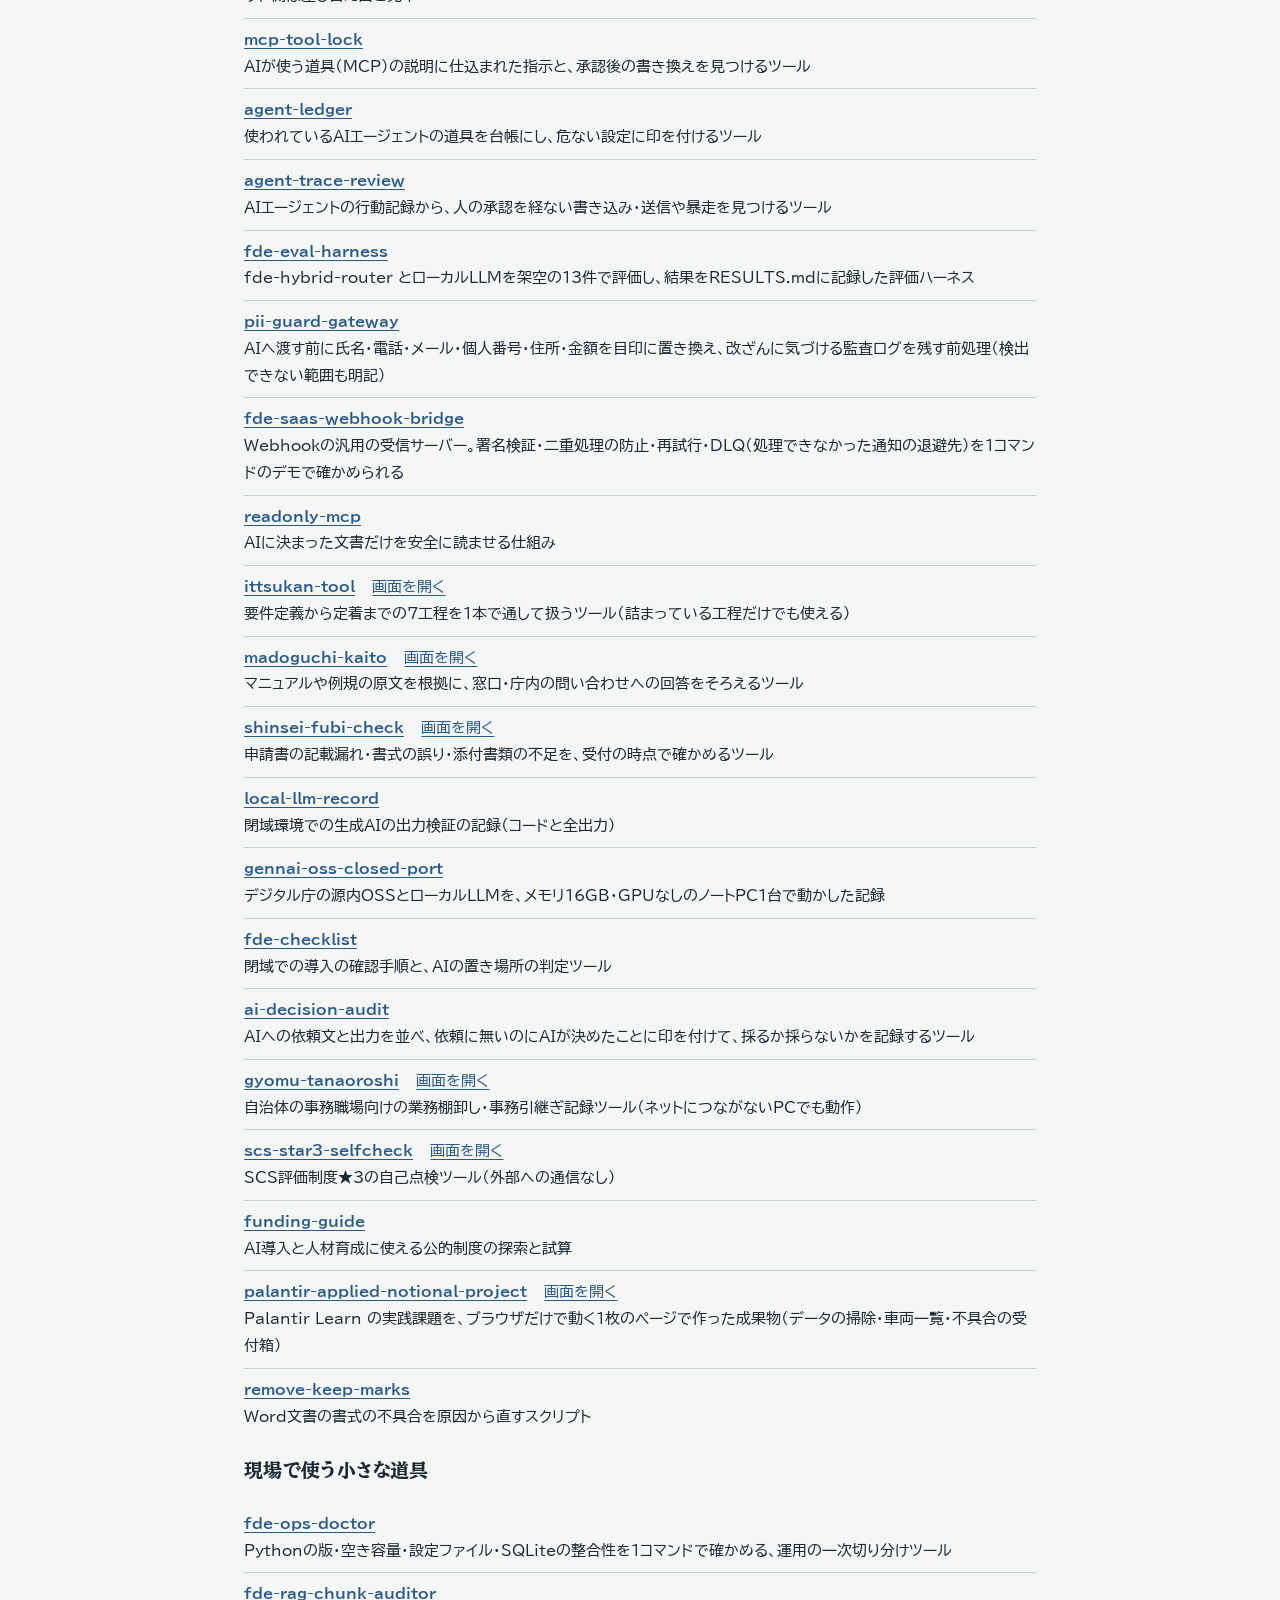
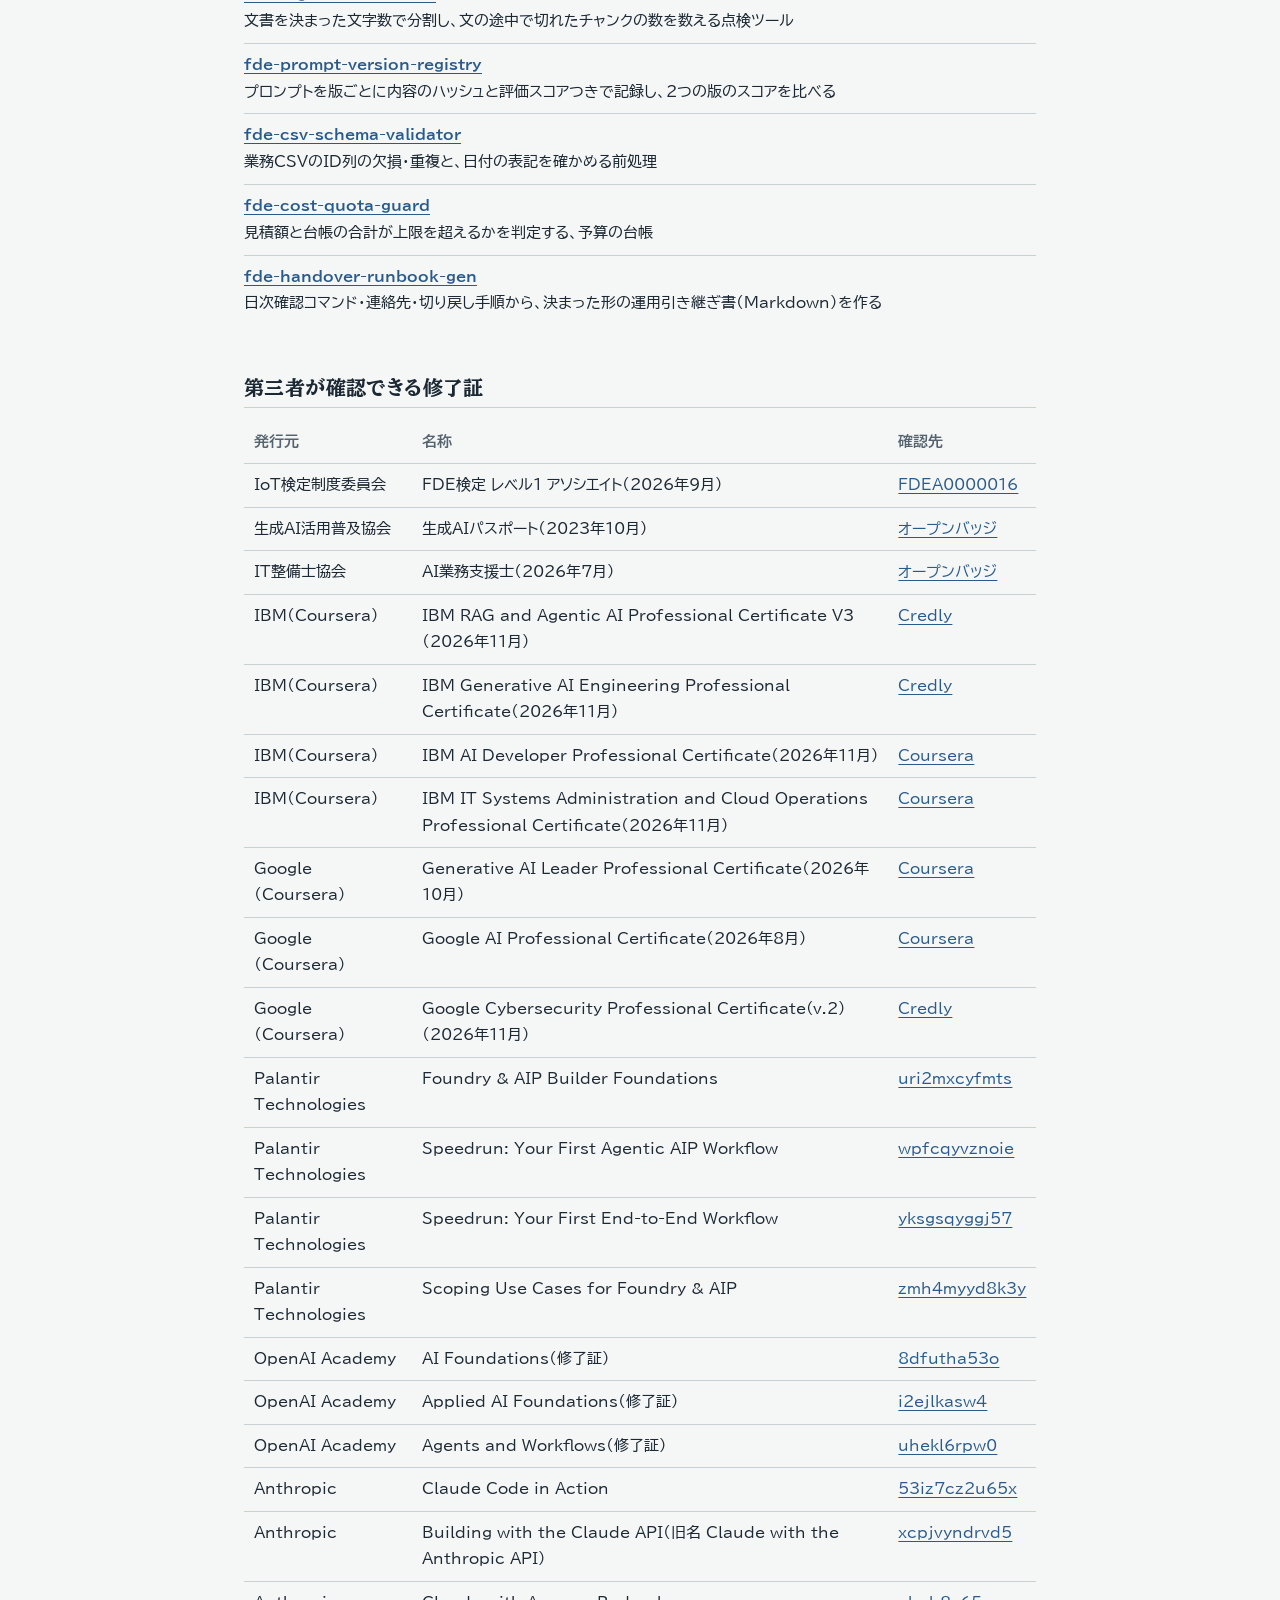
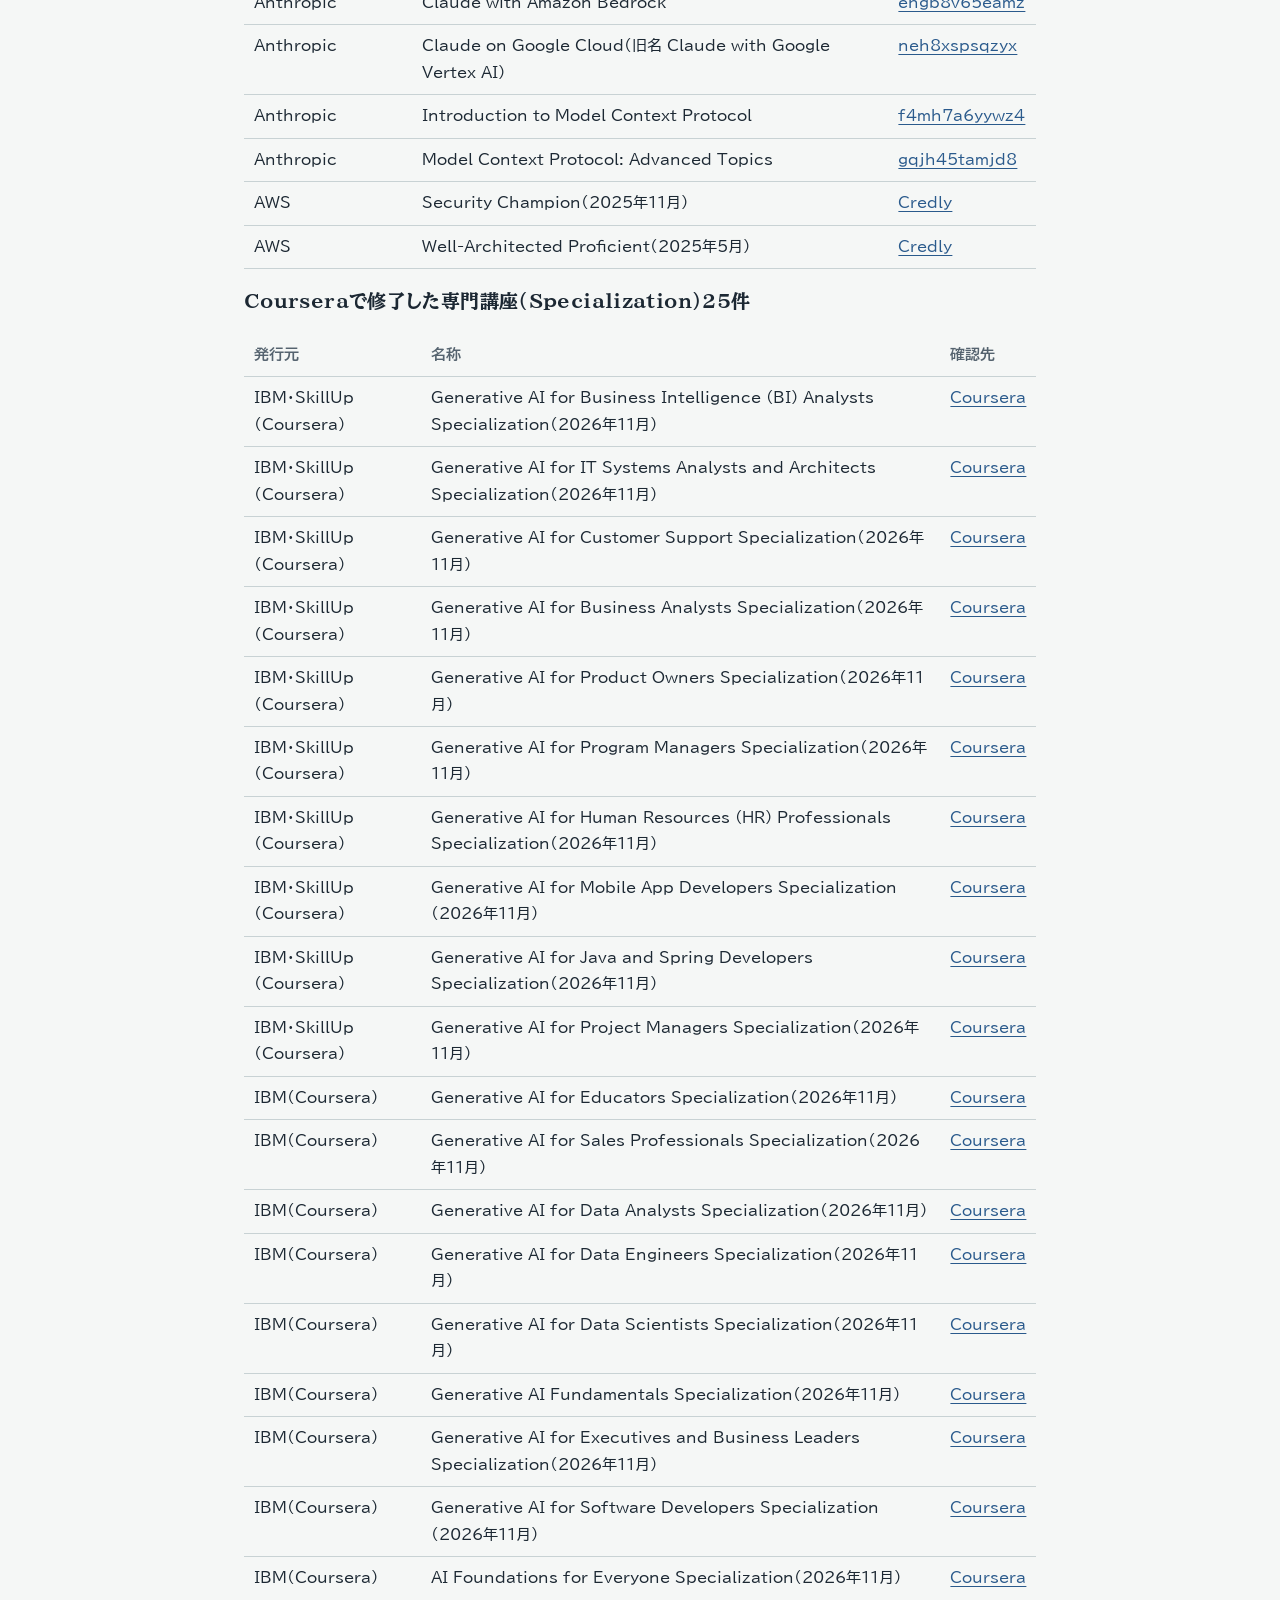
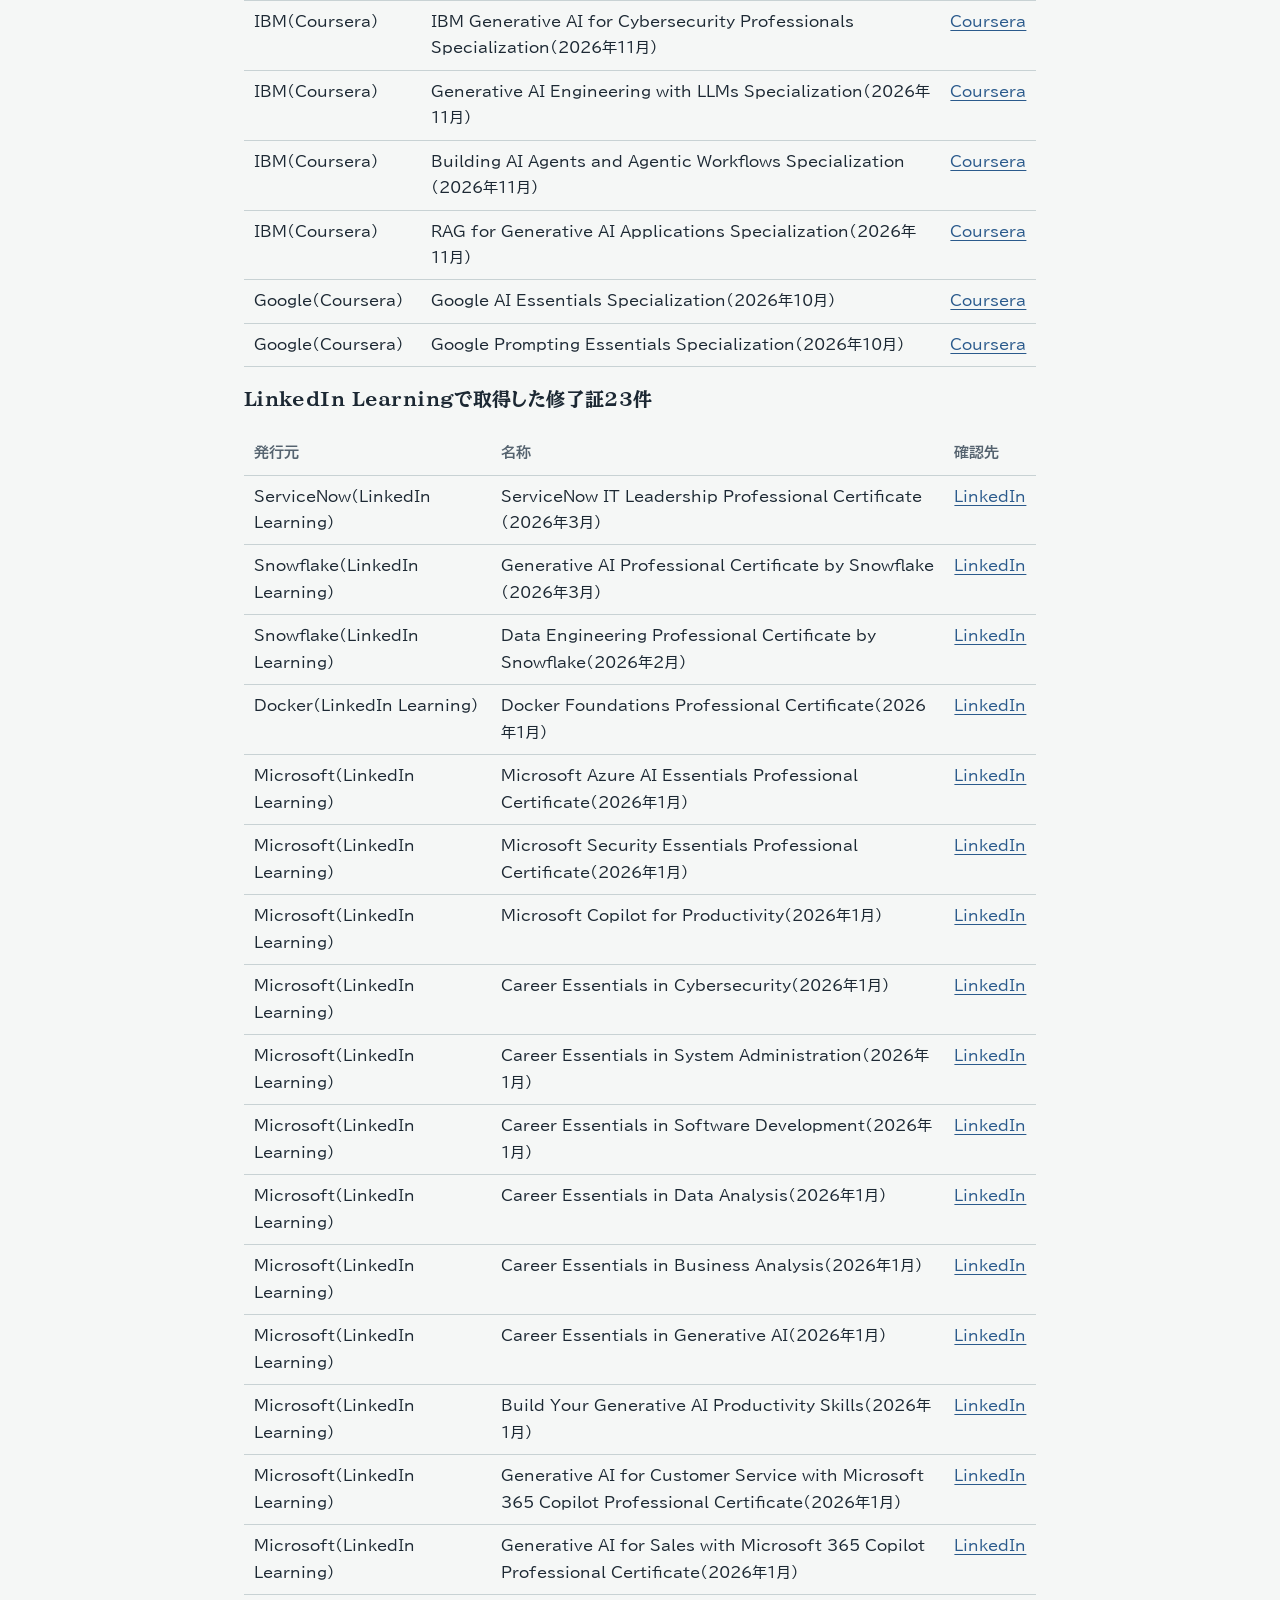
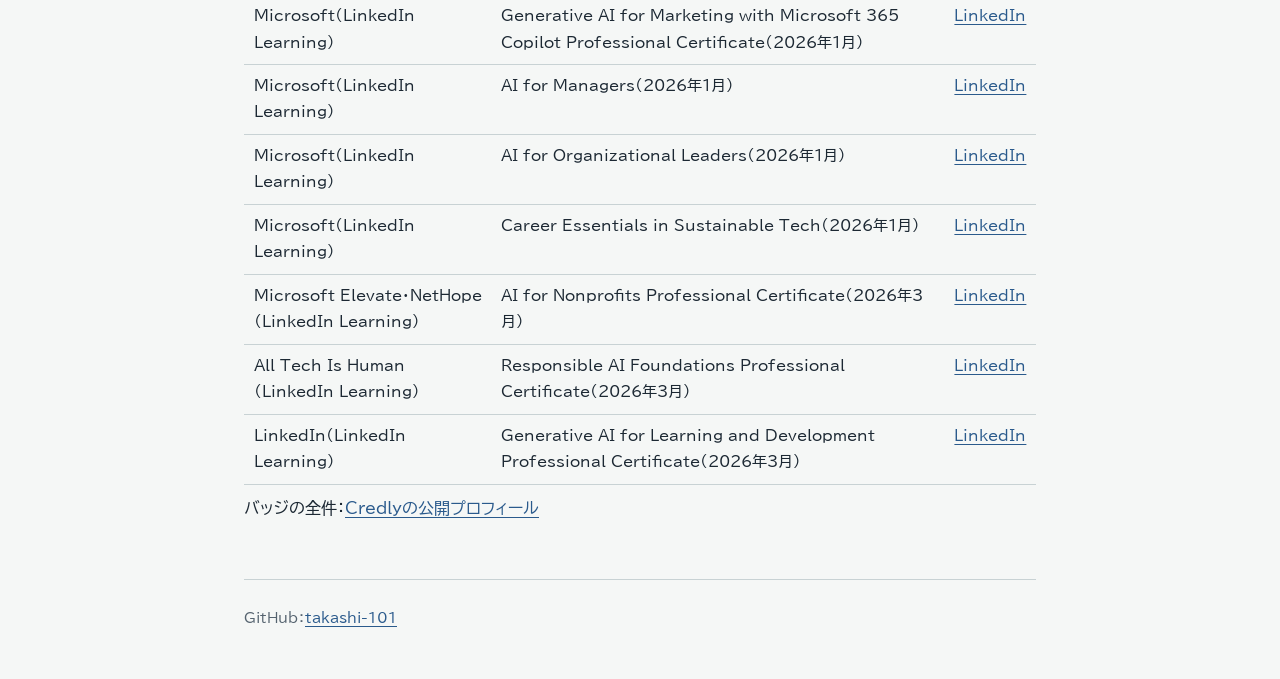
==== commit f9acfcf1: "ポートフォリオに、求められる力ごとの動くものと学びの照会先の表を追加" ====
--- a/portfolio/index.html
+++ b/portfolio/index.html
@@ -116,6 +116,17 @@
 
 <section id="works">
   <h2>公開しているもの</h2>
+  <p>求められる力ごとに、動くものと学びの照会先を並べています。各リポジトリの README の「根拠（学習）」に、機能ごとの対応を載せています。</p>
+  <div class="tbl"><table>
+      <tr><th>求められる力</th><th>動くもの（GitHub）</th><th>学び（Credly）</th></tr>
+      <tr><td>生成AI・LLMの実装（RAG・エージェント・MCP）</td><td><a href="https://github.com/takashi-101/jissoku-agent">jissoku-agent</a>、<a href="https://github.com/takashi-101/fde-hybrid-router">fde-hybrid-router</a>、<a href="https://github.com/takashi-101/mcp-tool-lock">mcp-tool-lock</a>、<a href="https://github.com/takashi-101/agent-ledger">agent-ledger</a>、<a href="https://github.com/takashi-101/agent-trace-review">agent-trace-review</a>、<a href="https://github.com/takashi-101/fde-eval-harness">fde-eval-harness</a>、<a href="https://github.com/takashi-101/readonly-mcp">readonly-mcp</a>、<a href="https://github.com/takashi-101/ittsukan-tool">ittsukan-tool</a>、<a href="https://github.com/takashi-101/madoguchi-kaito">madoguchi-kaito</a>、<a href="https://github.com/takashi-101/shinsei-fubi-check">shinsei-fubi-check</a>、<a href="https://github.com/takashi-101/local-llm-record">local-llm-record</a>、<a href="https://github.com/takashi-101/gennai-oss-closed-port">gennai-oss-closed-port</a>、<a href="https://github.com/takashi-101/gyomu-tanaoroshi">gyomu-tanaoroshi</a>、<a href="https://github.com/takashi-101/fde-rag-chunk-auditor">fde-rag-chunk-auditor</a>、<a href="https://github.com/takashi-101/fde-prompt-version-registry">fde-prompt-version-registry</a></td><td>33件（<a href="https://www.credly.com/badges/3baa9254-f73c-4769-9448-77fb24473c1d">IBM RAG and Agentic AI Professional Certificate V3</a>、<a href="https://www.credly.com/badges/7364adab-8350-4eef-b94c-94e8dc659570">IBM Generative AI Engineering Professional Certificate</a> ほか）</td></tr>
+      <tr><td>ソフトウェア開発（テスト・CI・コンテナ）</td><td>テストとCI：<a href="https://github.com/takashi-101/jissoku-agent">jissoku-agent</a>、<a href="https://github.com/takashi-101/mcp-tool-lock">mcp-tool-lock</a>、<a href="https://github.com/takashi-101/agent-ledger">agent-ledger</a>、<a href="https://github.com/takashi-101/agent-trace-review">agent-trace-review</a>／テスト：<a href="https://github.com/takashi-101/pii-guard-gateway">pii-guard-gateway</a>（48件）、<a href="https://github.com/takashi-101/fde-saas-webhook-bridge">fde-saas-webhook-bridge</a>（26件）、<a href="https://github.com/takashi-101/fde-eval-harness">fde-eval-harness</a>（18件）、<a href="https://github.com/takashi-101/fde-hybrid-router">fde-hybrid-router</a>（16件）ほか</td><td>4件（<a href="https://www.credly.com/badges/618186c3-f4a3-4a32-bb49-eaea27067721">Software Engineering Essentials</a>、<a href="https://www.credly.com/badges/7602bb7f-42d7-4c25-ac1e-130f70404e6d">Full Stack Software Developer Assessment V2</a> ほか）</td></tr>
+      <tr><td>データ活用（Python・SQL・BI）</td><td><a href="https://github.com/takashi-101/jissoku-agent">jissoku-agent</a>、<a href="https://github.com/takashi-101/fde-saas-webhook-bridge">fde-saas-webhook-bridge</a>、<a href="https://github.com/takashi-101/palantir-applied-notional-project">palantir-applied-notional-project</a>、<a href="https://github.com/takashi-101/fde-ops-doctor">fde-ops-doctor</a>、<a href="https://github.com/takashi-101/fde-csv-schema-validator">fde-csv-schema-validator</a></td><td>16件（<a href="https://www.credly.com/badges/a1425bcf-2c74-43eb-a7f9-2edd448788db">Data Analysis with Python</a>、<a href="https://www.credly.com/badges/7d74aacd-a96a-48ea-aa73-0d667bf7bd6f">Generative AI for Business Intelligence (BI) Analysts Specialization</a> ほか）</td></tr>
+      <tr><td>クラウドと閉域の基盤</td><td><a href="https://github.com/takashi-101/fde-saas-webhook-bridge">fde-saas-webhook-bridge</a>、<a href="https://github.com/takashi-101/local-llm-record">local-llm-record</a>、<a href="https://github.com/takashi-101/gennai-oss-closed-port">gennai-oss-closed-port</a>、<a href="https://github.com/takashi-101/fde-checklist">fde-checklist</a>、<a href="https://github.com/takashi-101/fde-ops-doctor">fde-ops-doctor</a>、<a href="https://github.com/takashi-101/fde-cost-quota-guard">fde-cost-quota-guard</a>、<a href="https://github.com/takashi-101/fde-handover-runbook-gen">fde-handover-runbook-gen</a></td><td>26件（<a href="https://www.credly.com/badges/02e7928f-cf12-4e2e-83c3-d47b12386eb8">Well-Architected Proficient</a>、<a href="https://www.credly.com/badges/b73f91ba-c58c-42ce-a05a-c8909e4a4354">AWS Knowledge: Amazon ECS</a> ほか）</td></tr>
+      <tr><td>セキュリティ・ガバナンス</td><td><a href="https://github.com/takashi-101/fde-hybrid-router">fde-hybrid-router</a>、<a href="https://github.com/takashi-101/mcp-tool-lock">mcp-tool-lock</a>、<a href="https://github.com/takashi-101/agent-ledger">agent-ledger</a>、<a href="https://github.com/takashi-101/agent-trace-review">agent-trace-review</a>、<a href="https://github.com/takashi-101/pii-guard-gateway">pii-guard-gateway</a>、<a href="https://github.com/takashi-101/fde-saas-webhook-bridge">fde-saas-webhook-bridge</a>、<a href="https://github.com/takashi-101/readonly-mcp">readonly-mcp</a>、<a href="https://github.com/takashi-101/ittsukan-tool">ittsukan-tool</a>、<a href="https://github.com/takashi-101/madoguchi-kaito">madoguchi-kaito</a>、<a href="https://github.com/takashi-101/shinsei-fubi-check">shinsei-fubi-check</a>、<a href="https://github.com/takashi-101/local-llm-record">local-llm-record</a>、<a href="https://github.com/takashi-101/fde-checklist">fde-checklist</a>、<a href="https://github.com/takashi-101/scs-star3-selfcheck">scs-star3-selfcheck</a></td><td>11件（<a href="https://www.credly.com/badges/90bbb775-f9b8-4aef-bc24-1ed7c67d17e4">Google Cybersecurity Professional Certificate(v.2)</a>、<a href="https://www.credly.com/badges/ddab077d-58eb-4807-bec1-69e5c6aeb9a5">AWS Knowledge: Security Champion</a> ほか）</td></tr>
+      <tr><td>業務改革・AX推進（課題の整理から定着まで）</td><td><a href="https://github.com/takashi-101/agent-trace-review">agent-trace-review</a>、<a href="https://github.com/takashi-101/ittsukan-tool">ittsukan-tool</a>、<a href="https://github.com/takashi-101/fde-checklist">fde-checklist</a>、<a href="https://github.com/takashi-101/gyomu-tanaoroshi">gyomu-tanaoroshi</a>、<a href="https://github.com/takashi-101/funding-guide">funding-guide</a>、<a href="https://github.com/takashi-101/fde-handover-runbook-gen">fde-handover-runbook-gen</a></td><td>21件（<a href="https://www.credly.com/badges/fdace98e-d7e0-4429-a86b-b37adc7e548e">Process Mining - From Theory to Execution</a>、<a href="https://www.credly.com/badges/5ededfbd-080b-428a-a9f5-1560d59c4d2e">Generative AI for Business Analysts Specialization</a>、Lean Six Sigma White Belt ほか）</td></tr>
+      <tr><td>生成AIの業務活用</td><td><a href="https://github.com/takashi-101/ittsukan-tool">ittsukan-tool</a>、<a href="https://github.com/takashi-101/ai-decision-audit">ai-decision-audit</a></td><td>20件（<a href="https://www.credly.com/badges/21e73f9f-cfd5-4c8c-9940-fa0be8089c7e">Google AI Professional Certificate</a>、<a href="https://www.credly.com/badges/124df6a8-cf0a-4f15-81d0-49b39ae90cfa">Generative AI Fundamentals Specialization</a> ほか）</td></tr>
+  </table></div>
   <ul class="lines">
     <li><a href="https://github.com/takashi-101/jissoku-agent"><b>jissoku-agent</b></a><br>業務量の実測データを分析するAIエージェント。数値はAIに書かせず指標IDで参照させ、指標の取り違えまで検出する</li>
     <li><a href="https://github.com/takashi-101/fde-hybrid-router"><b>fde-hybrid-router</b></a><br>機密区分で問い合わせを振り分けるルーター。個人情報を含むものはマスキングしてローカルLLM（Ollama）に送る。クラウド側は差し替え口と見本</li>
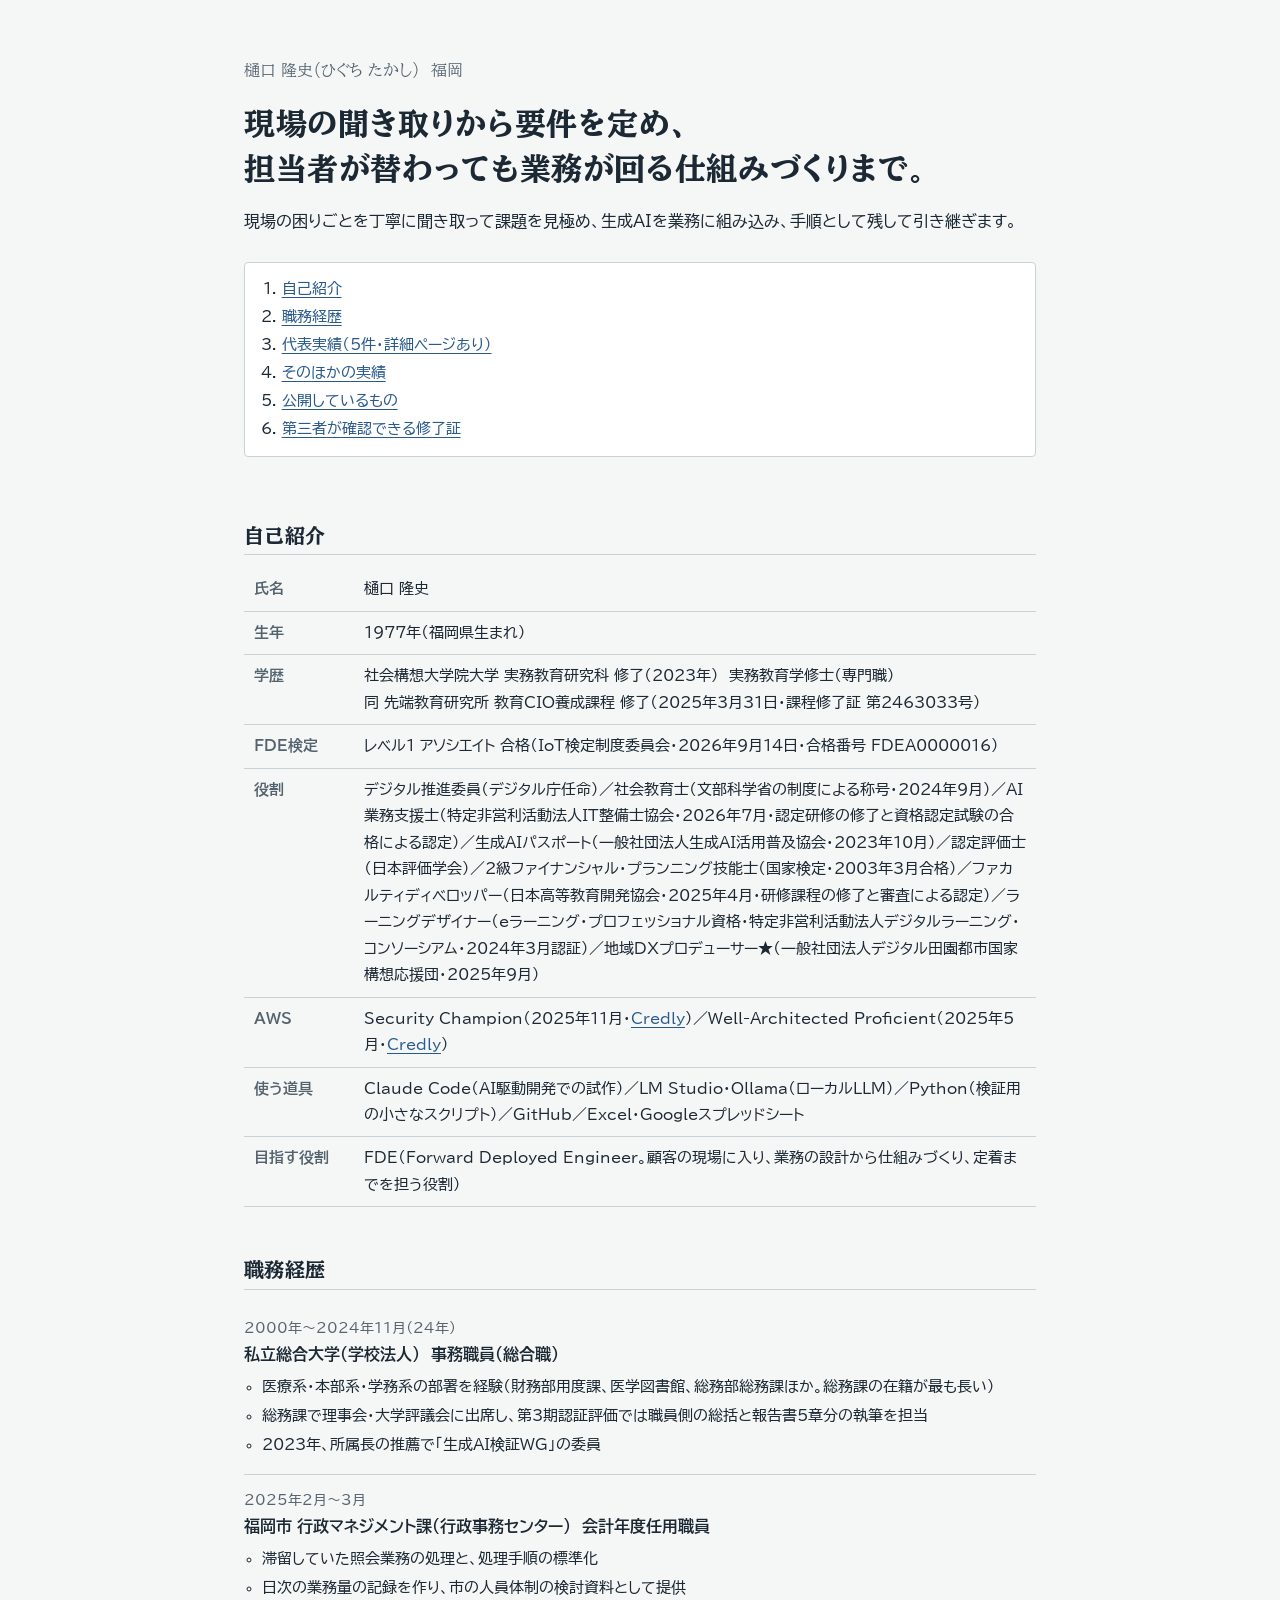
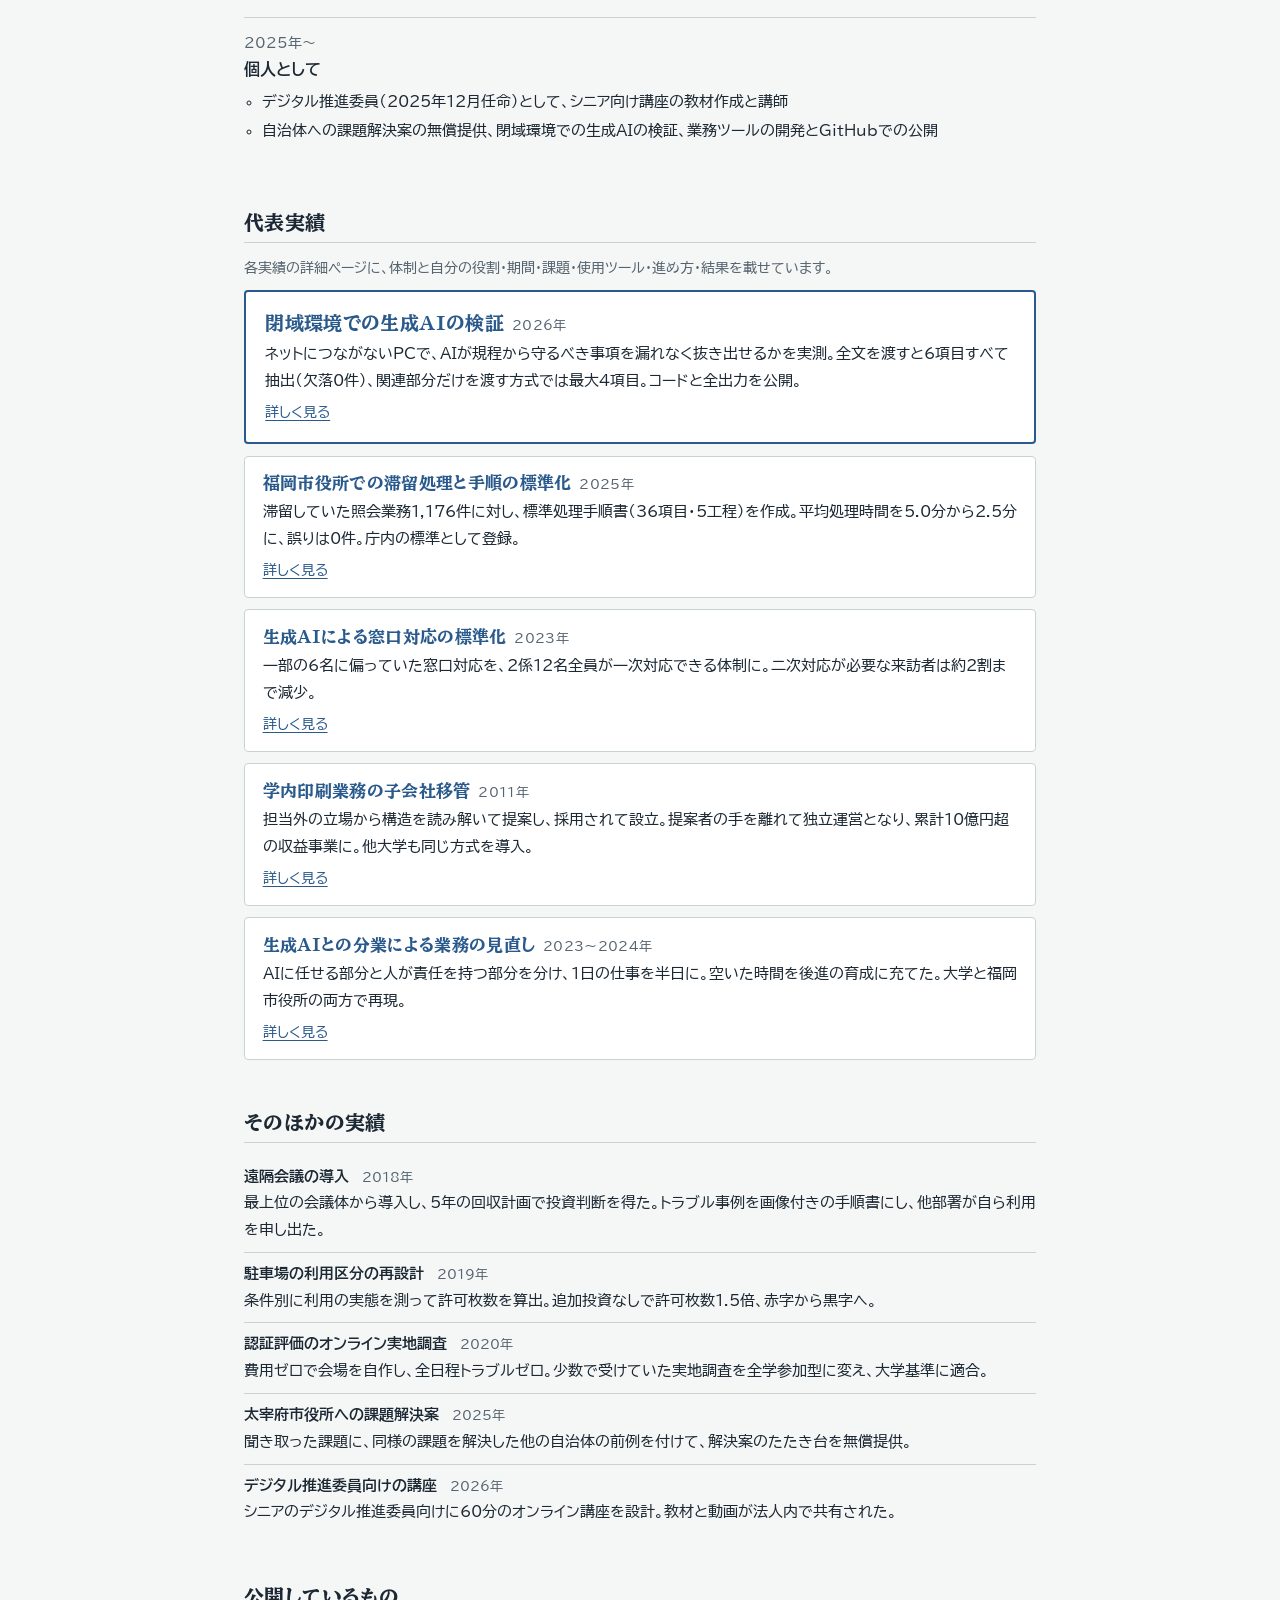
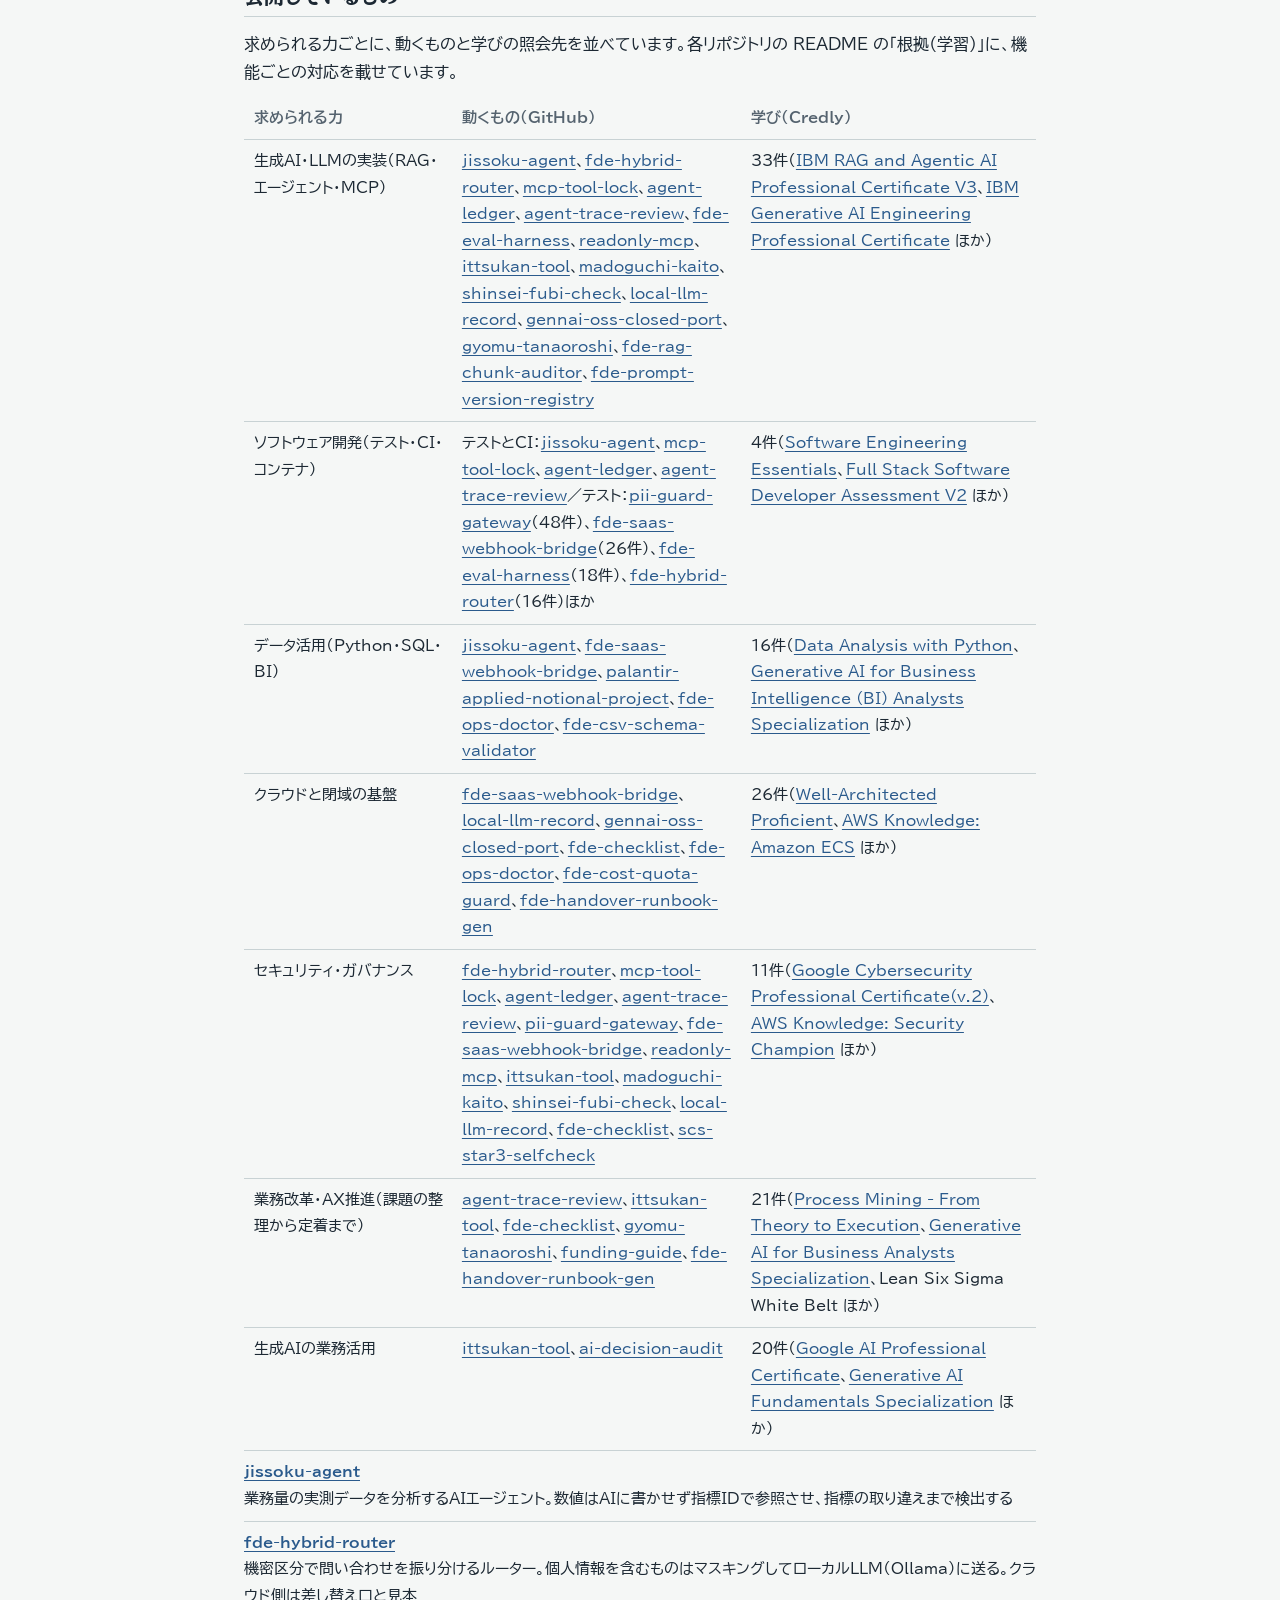
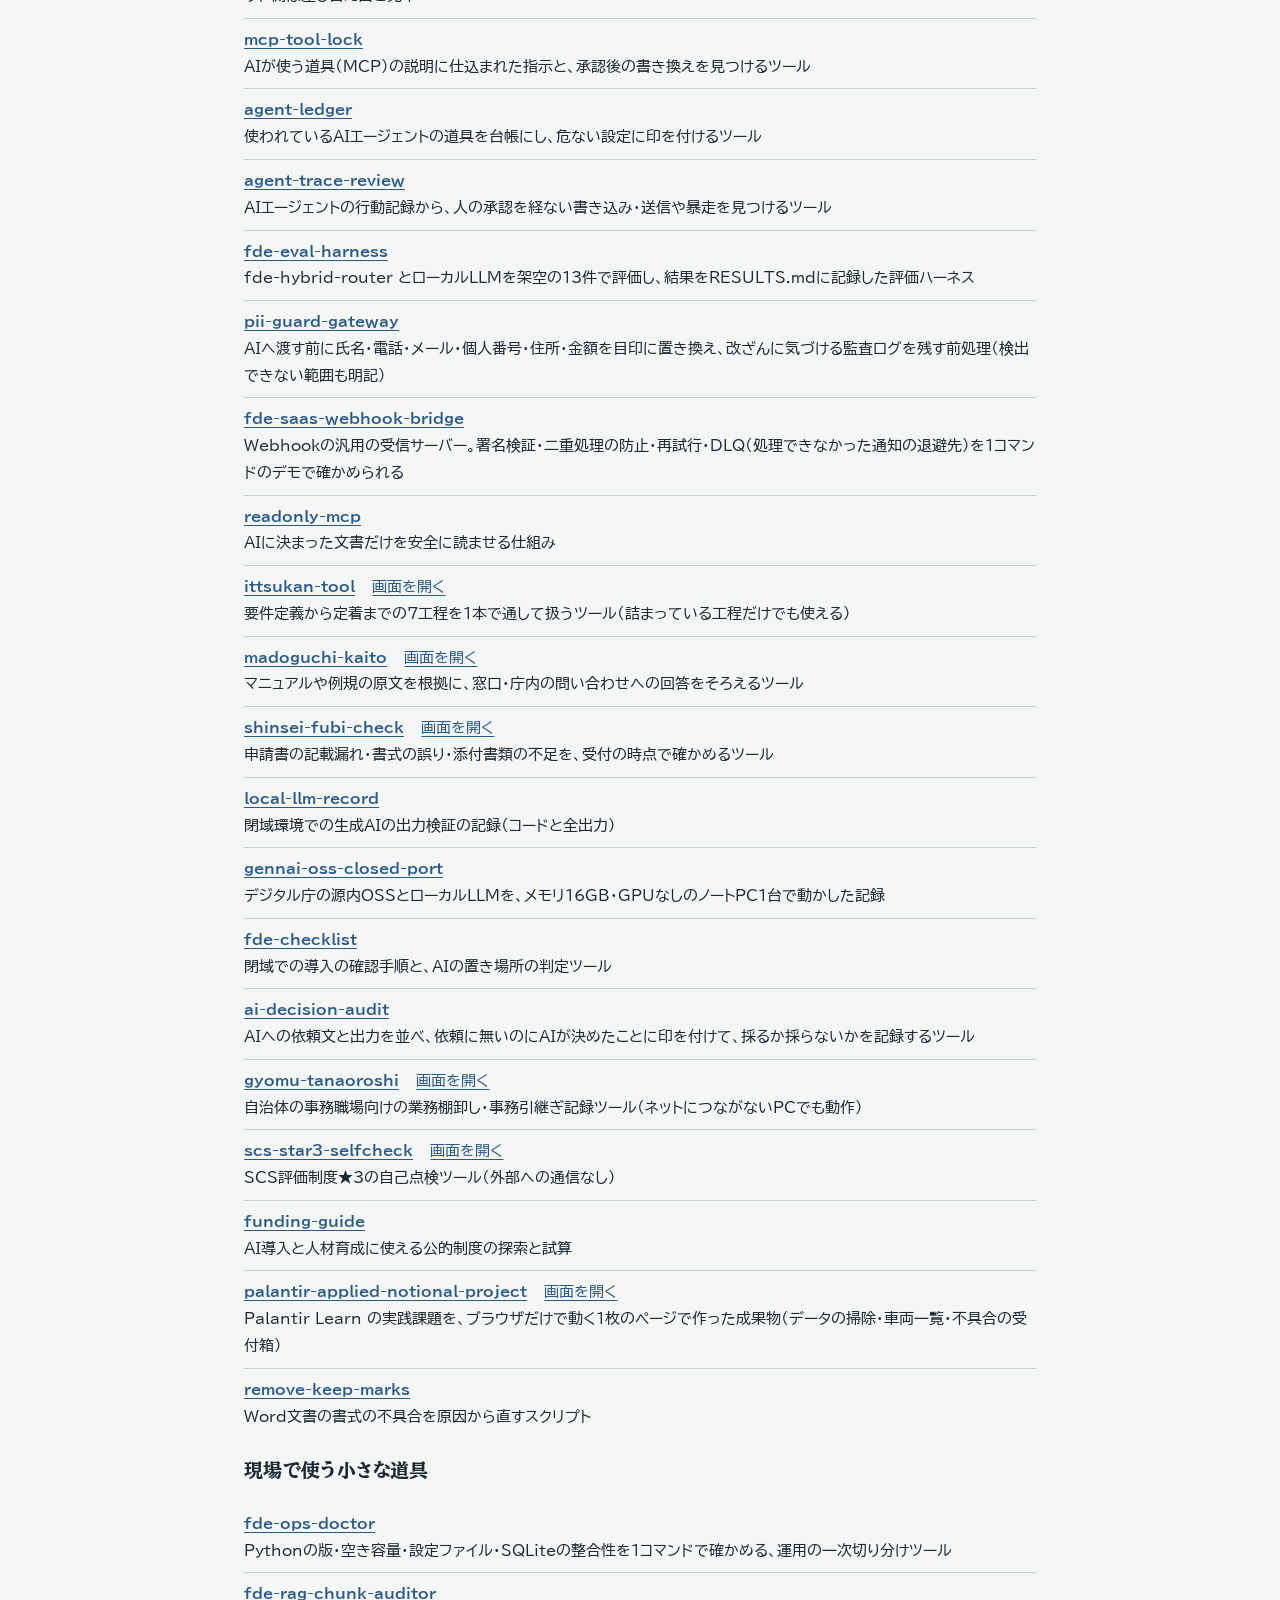
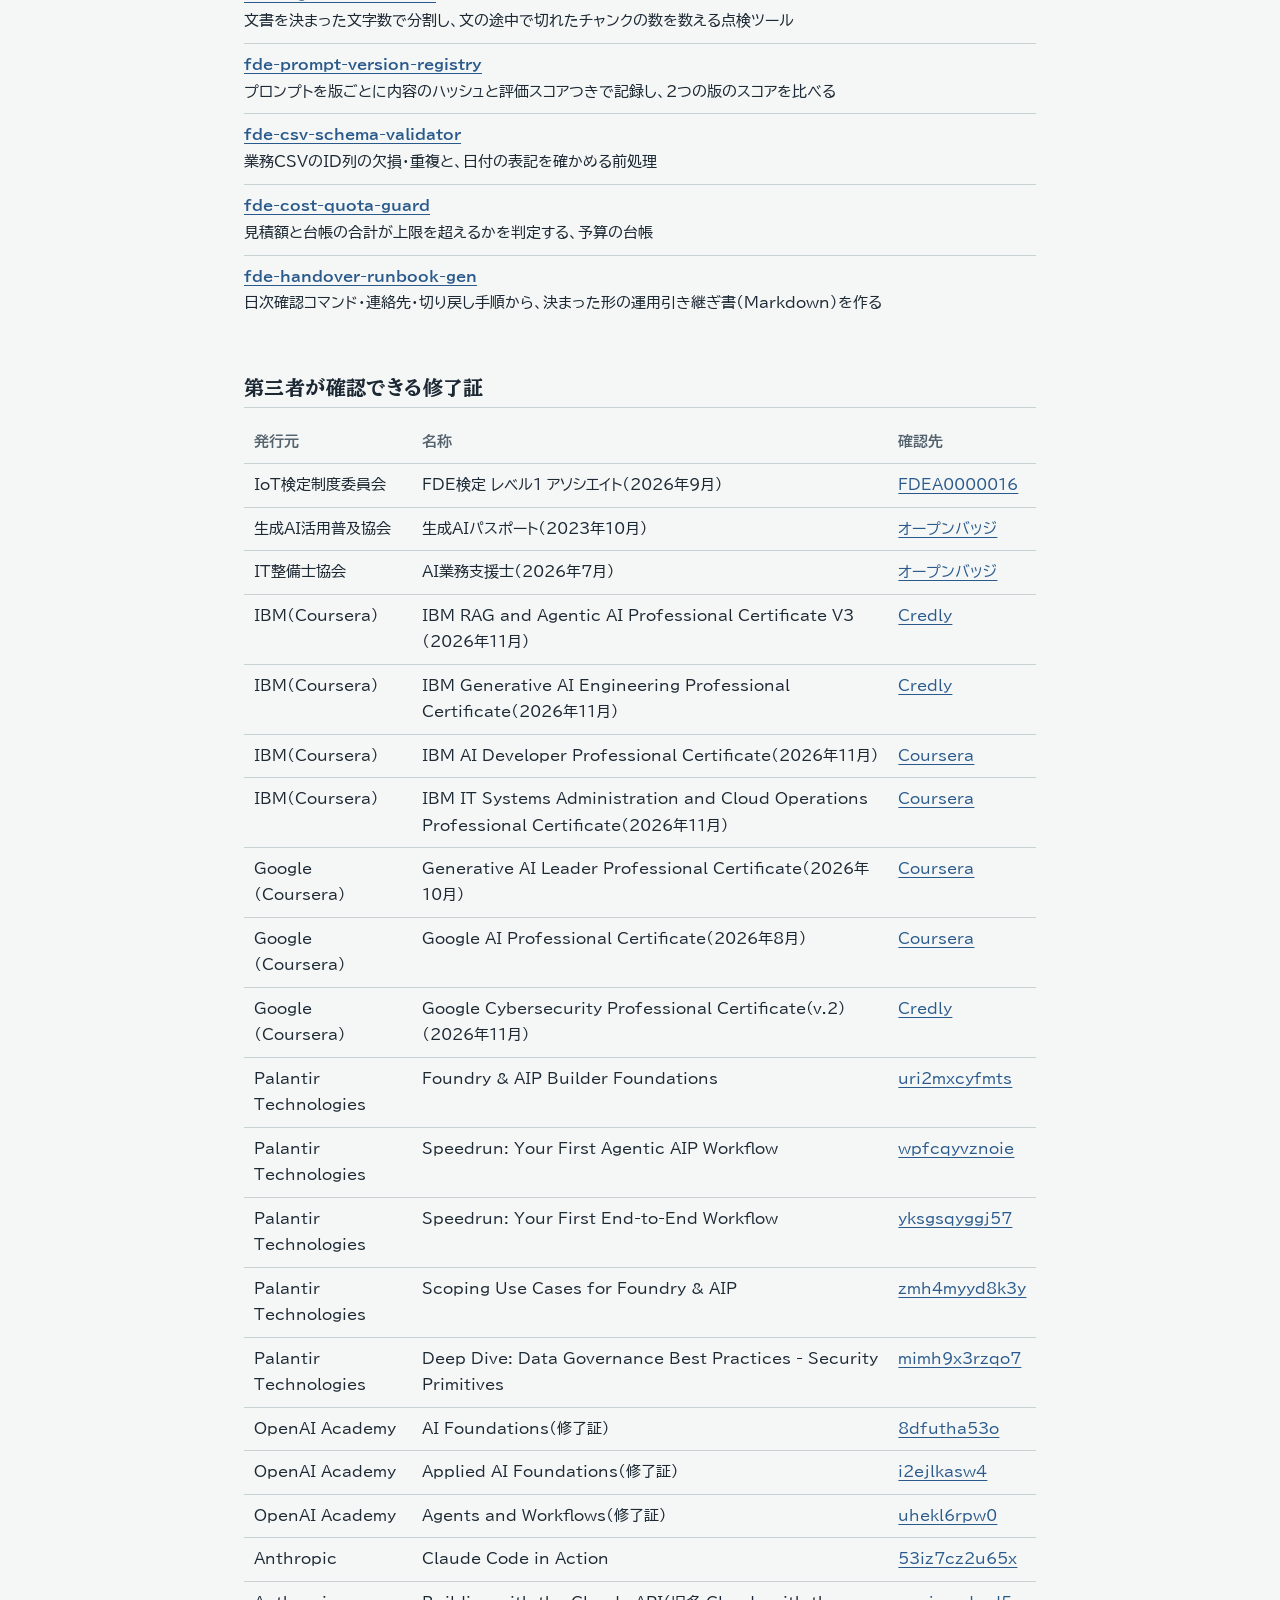
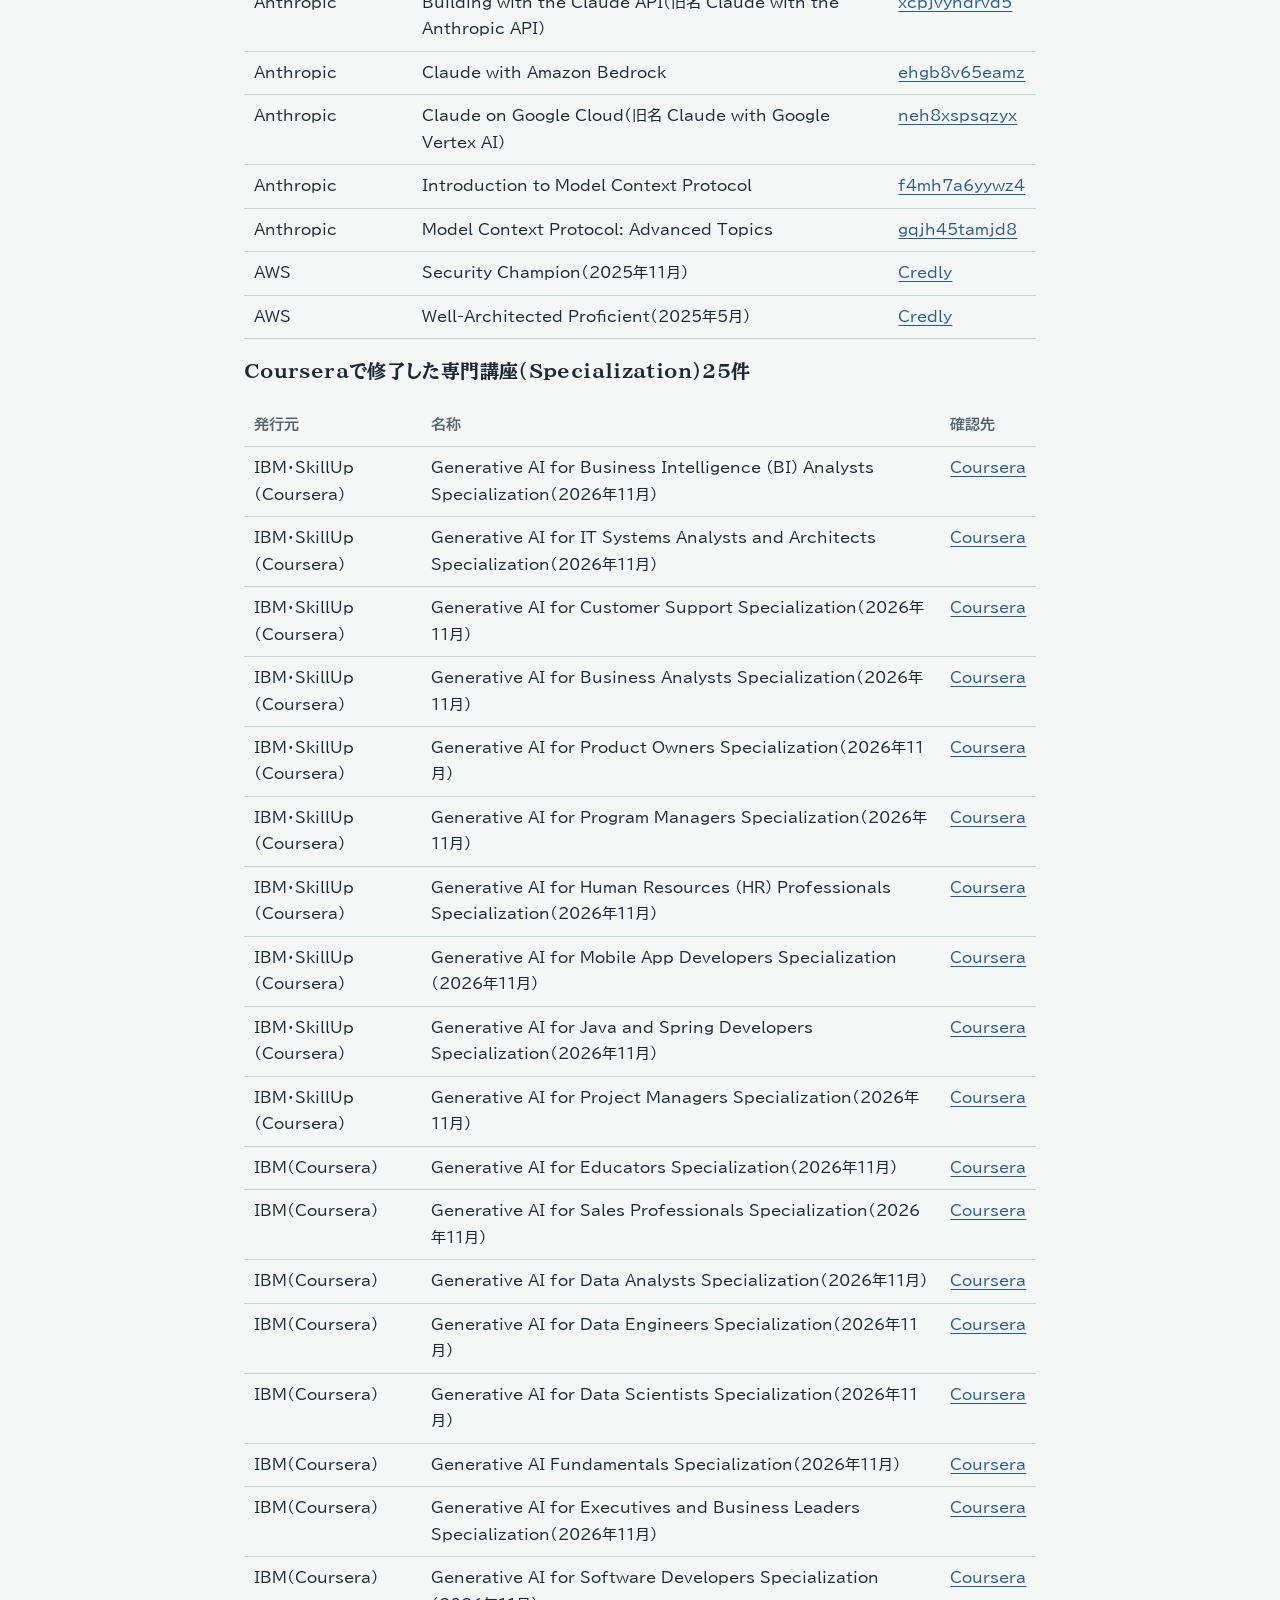
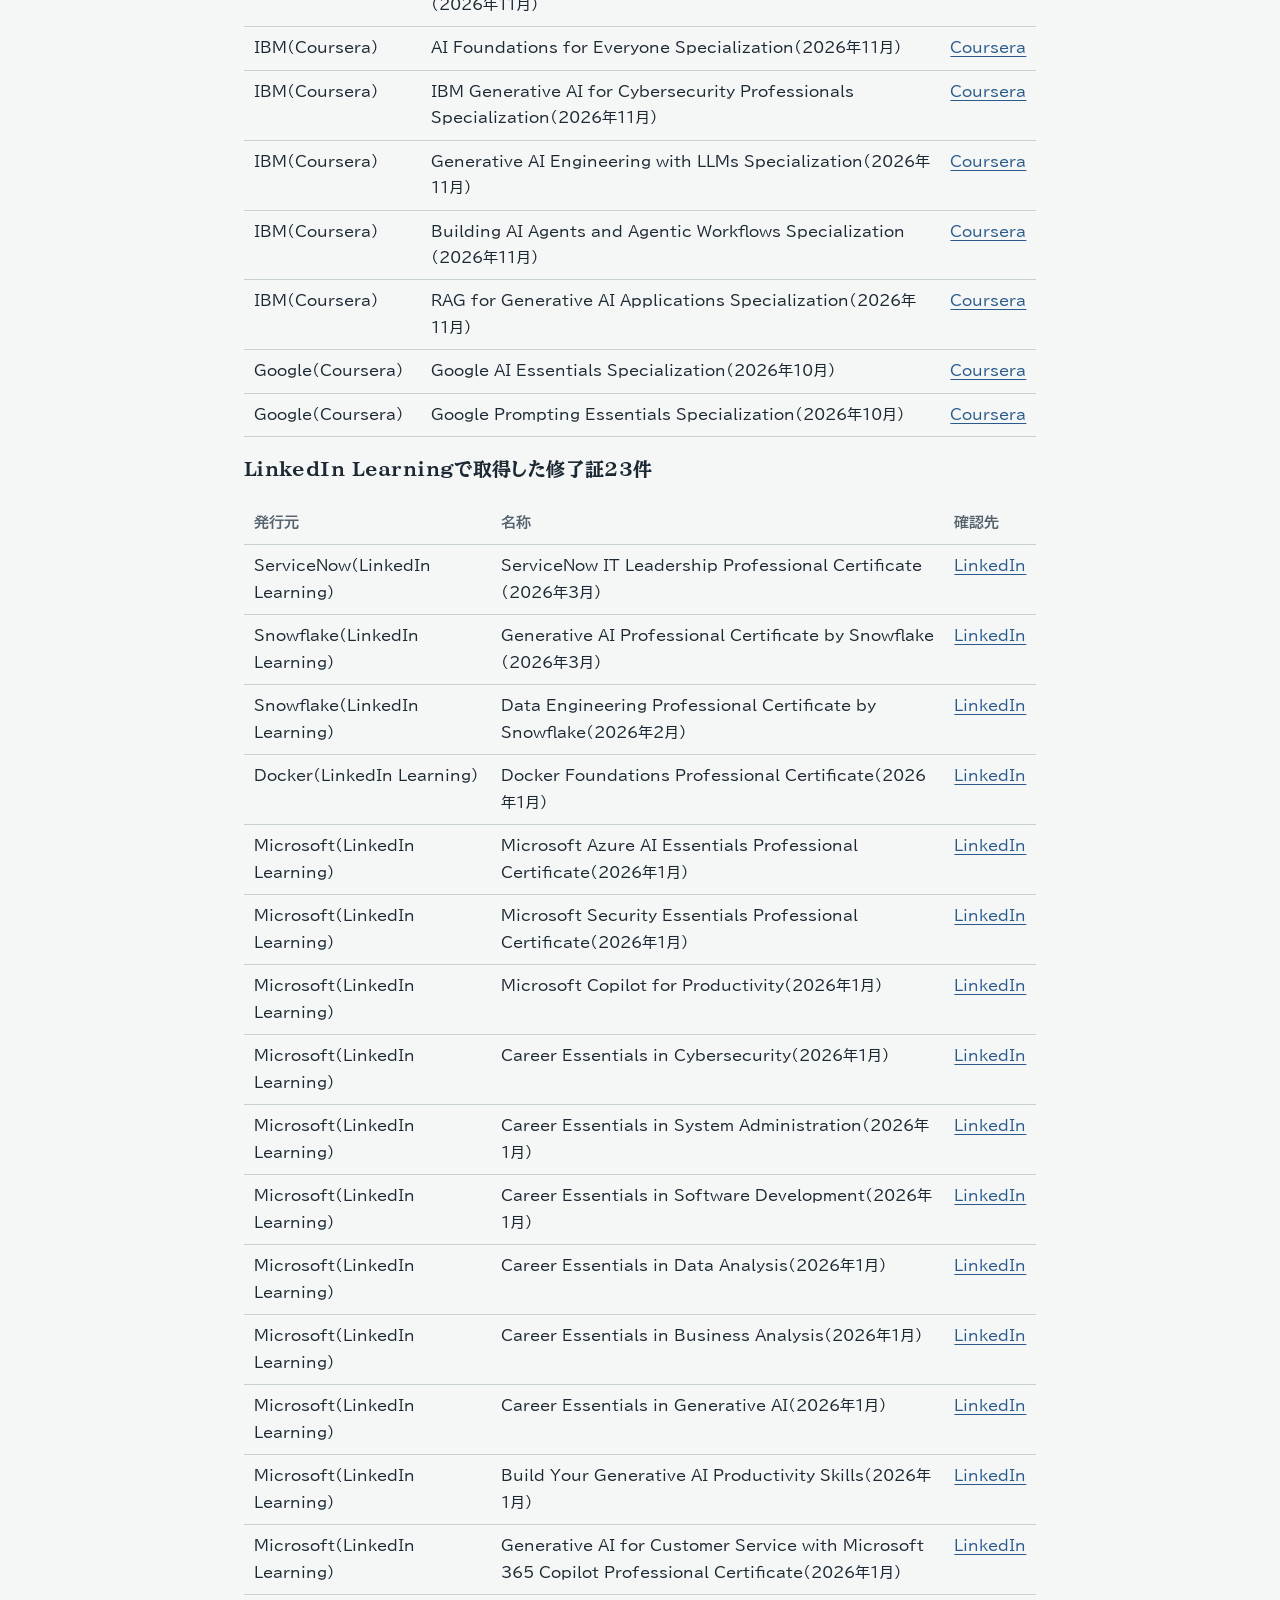
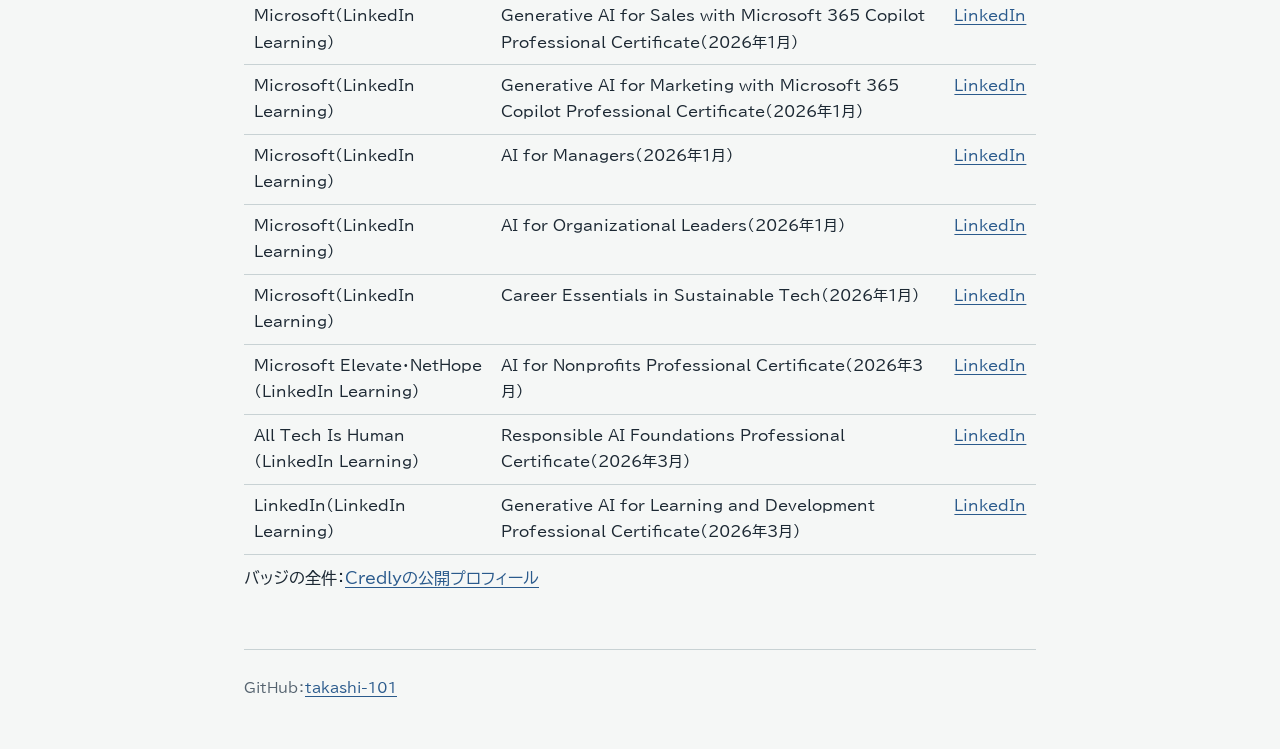
==== commit 2d17ae91: "修了証の一覧：PalantirのSecurity Primitivesを追加し、Anthropicの修了証に照会先のリンクを付ける" ====
--- a/portfolio/index.html
+++ b/portfolio/index.html
@@ -181,6 +181,7 @@
       <tr><td>Palantir Technologies</td><td>Speedrun: Your First Agentic AIP Workflow</td><td><a href="https://verify.skilljar.com/c/wpfcqyvznoie">wpfcqyvznoie</a></td></tr>
       <tr><td>Palantir Technologies</td><td>Speedrun: Your First End-to-End Workflow</td><td><a href="https://verify.skilljar.com/c/yksgsqyggj57">yksgsqyggj57</a></td></tr>
       <tr><td>Palantir Technologies</td><td>Scoping Use Cases for Foundry &amp; AIP</td><td><a href="https://verify.skilljar.com/c/zmh4myyd8k3y">zmh4myyd8k3y</a></td></tr>
+      <tr><td>Palantir Technologies</td><td>Deep Dive: Data Governance Best Practices - Security Primitives</td><td><a href="https://verify.skilljar.com/c/mimh9x3rzqo7">mimh9x3rzqo7</a></td></tr>
       <tr><td>OpenAI Academy</td><td>AI Foundations（修了証）</td><td><a href="https://academy.openai.com/public/certificate/8dfutha53o">8dfutha53o</a></td></tr>
       <tr><td>OpenAI Academy</td><td>Applied AI Foundations（修了証）</td><td><a href="https://academy.openai.com/public/certificate/i2ejlkasw4">i2ejlkasw4</a></td></tr>
       <tr><td>OpenAI Academy</td><td>Agents and Workflows（修了証）</td><td><a href="https://academy.openai.com/public/certificate/uhekl6rpw0">uhekl6rpw0</a></td></tr>
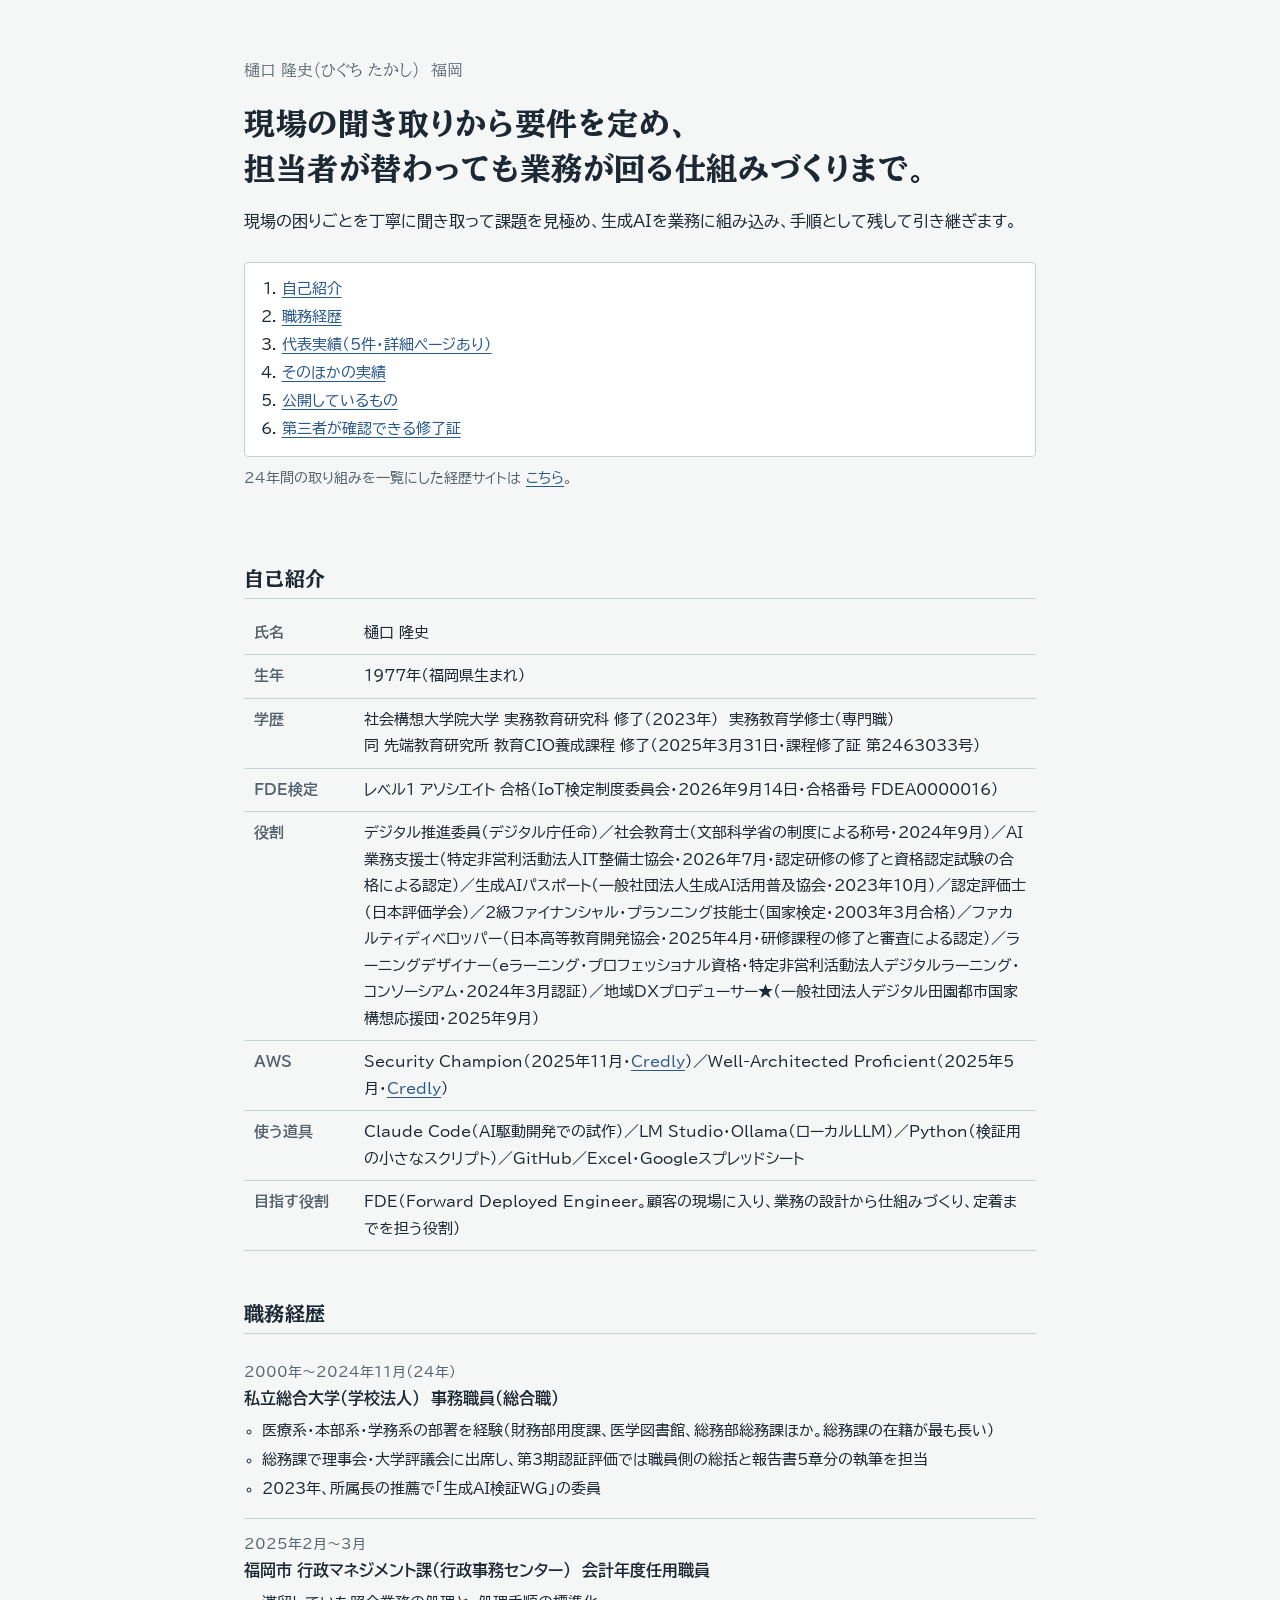
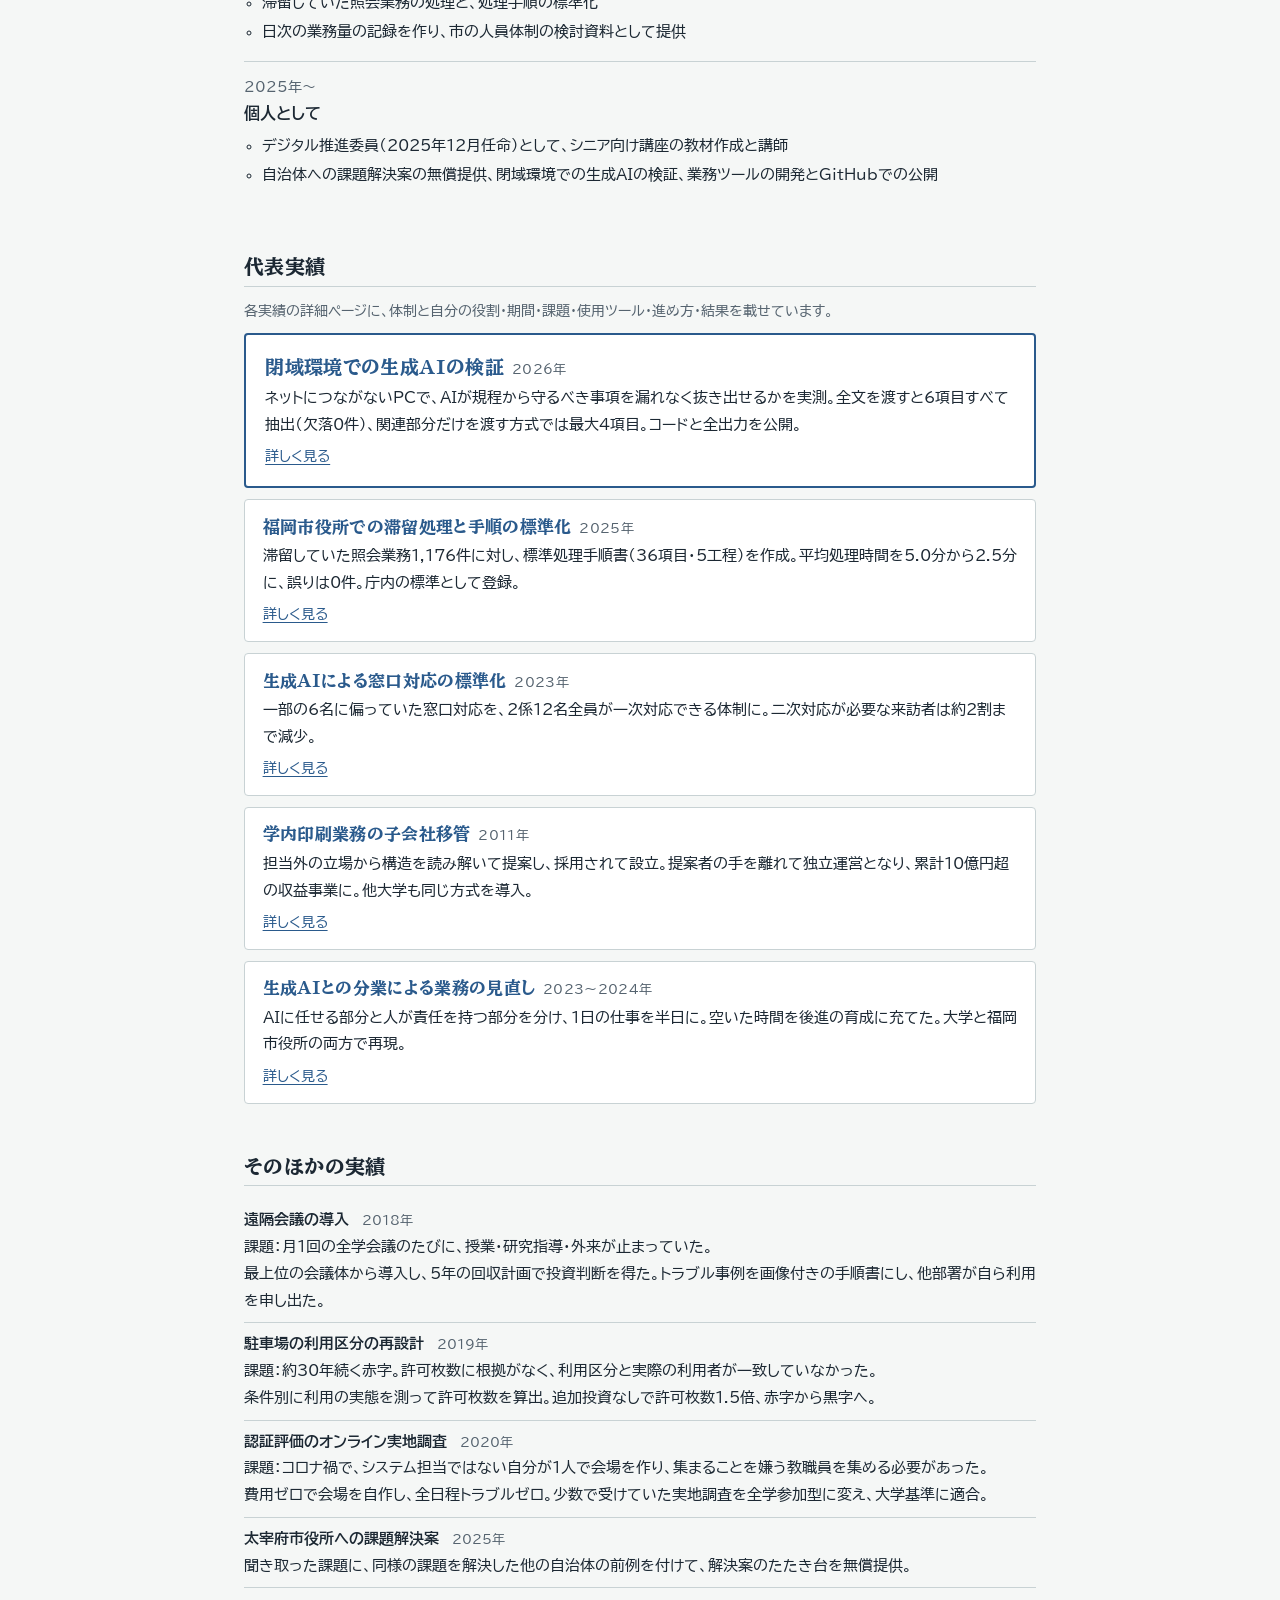
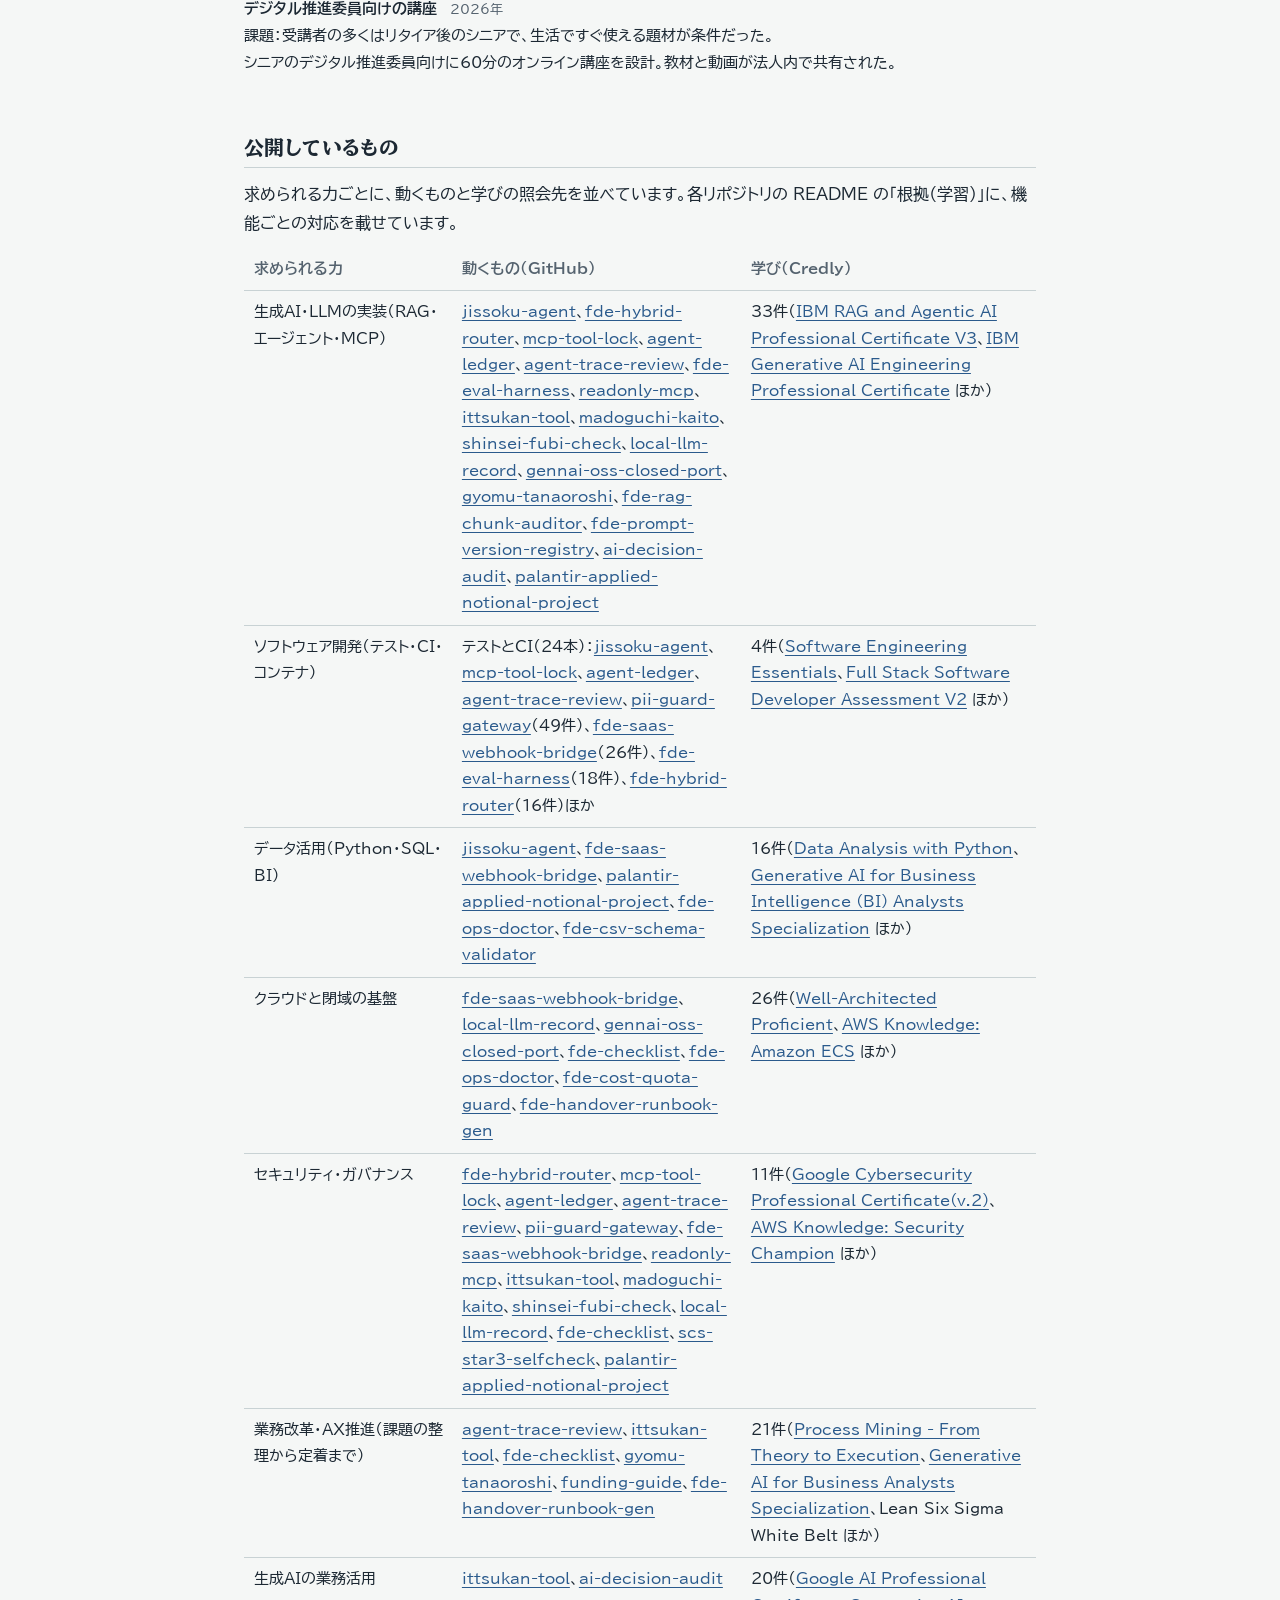
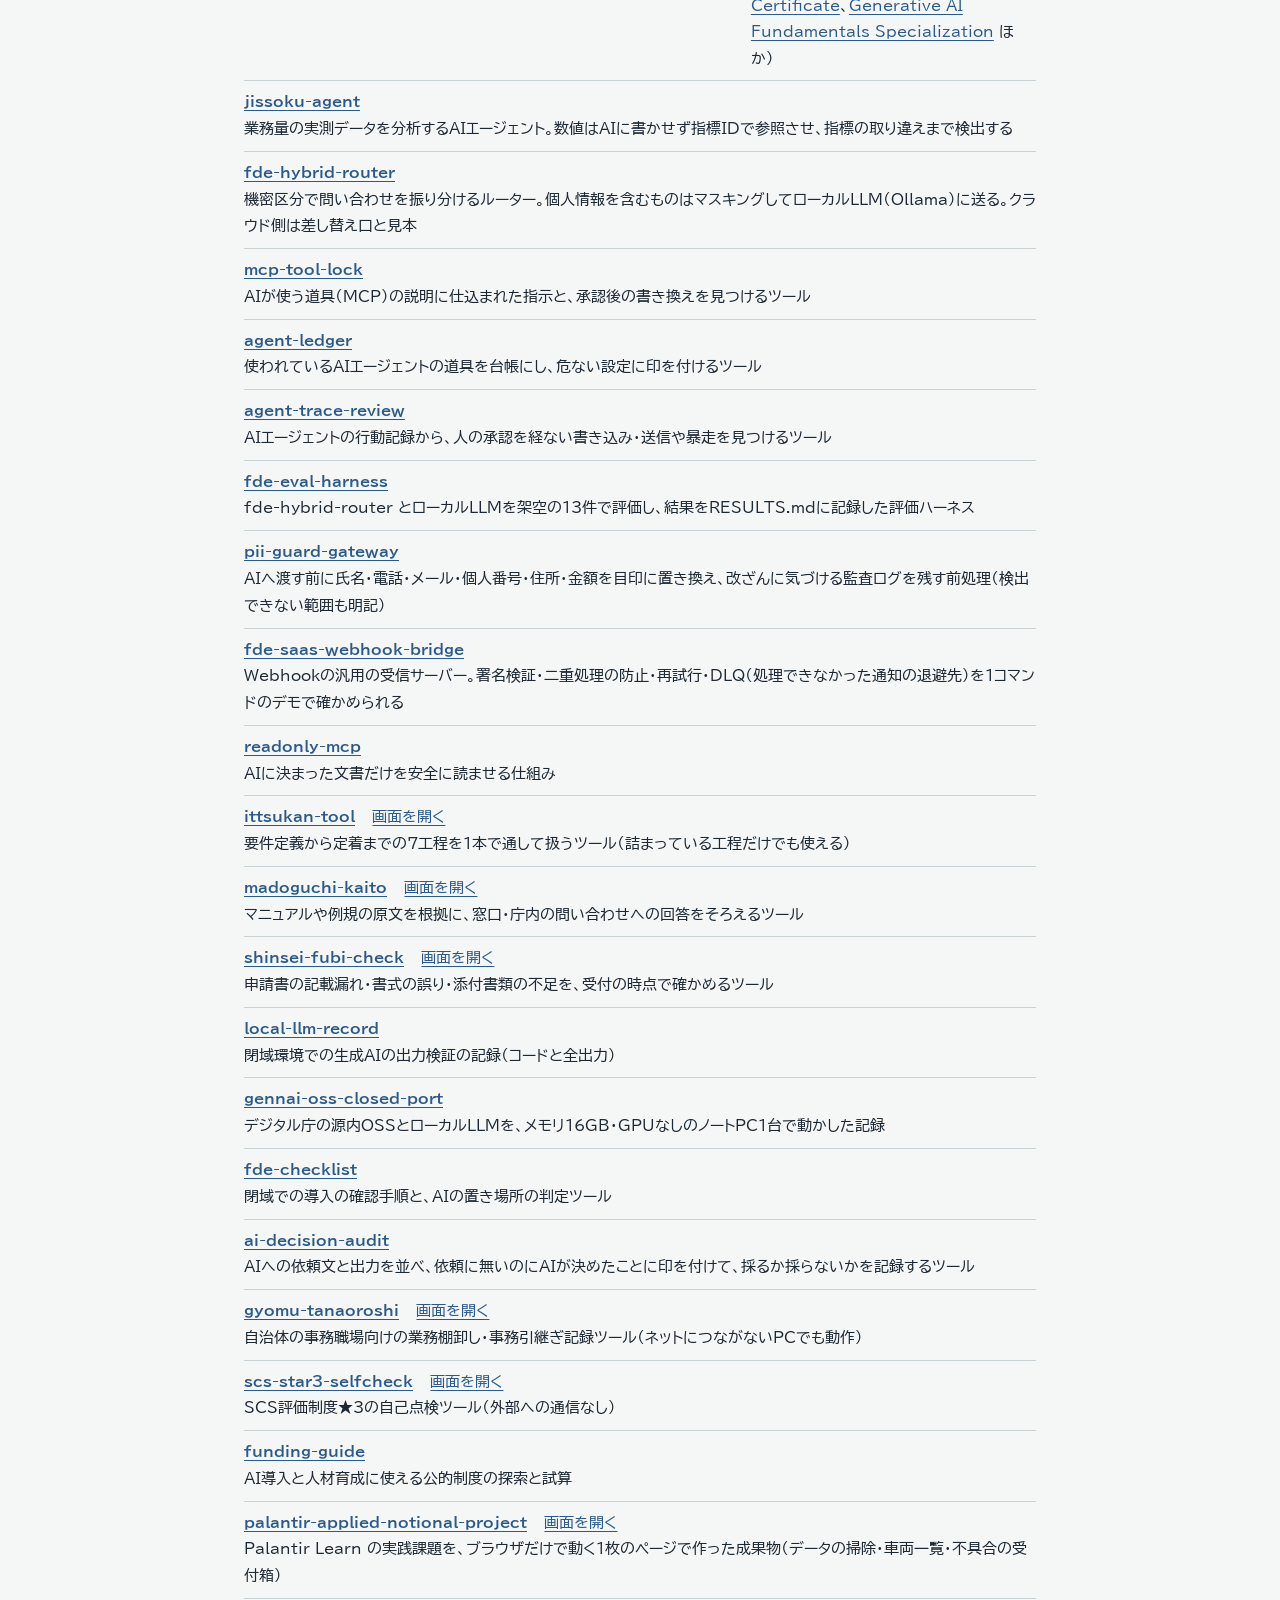
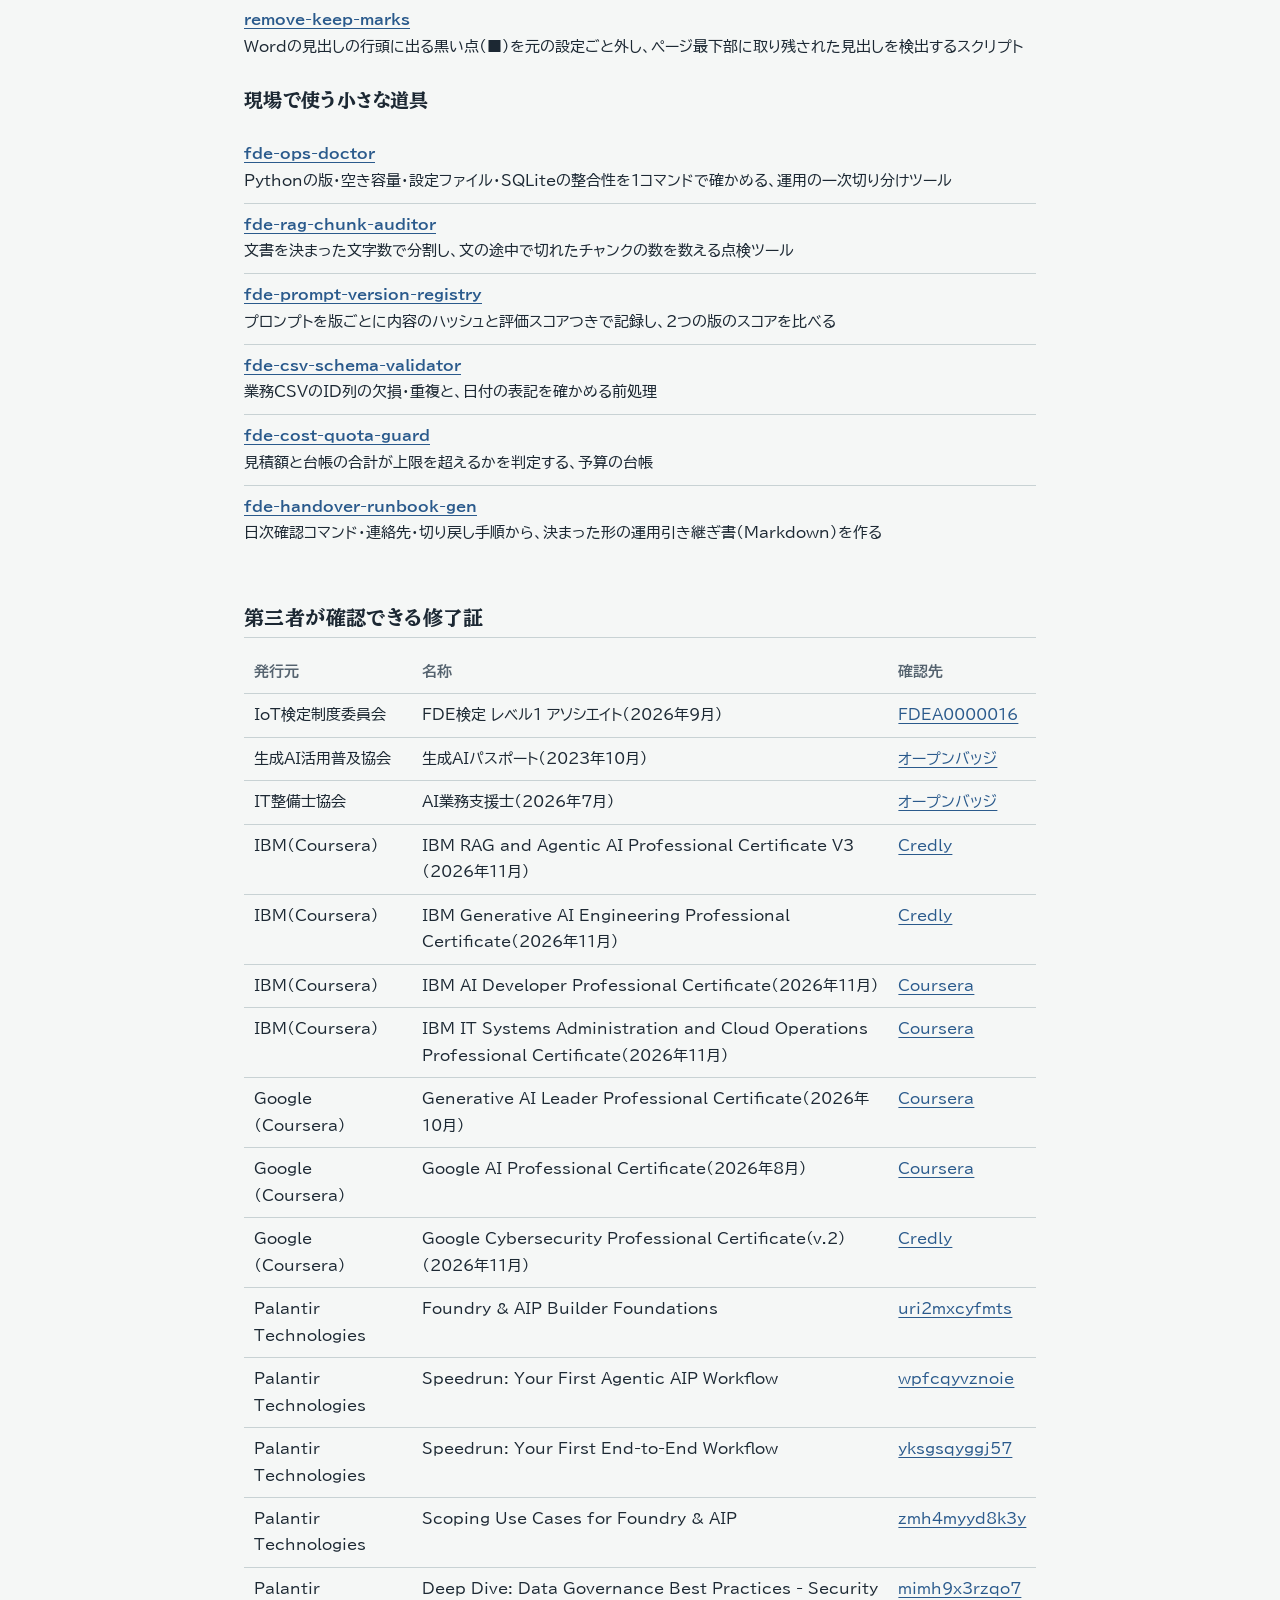
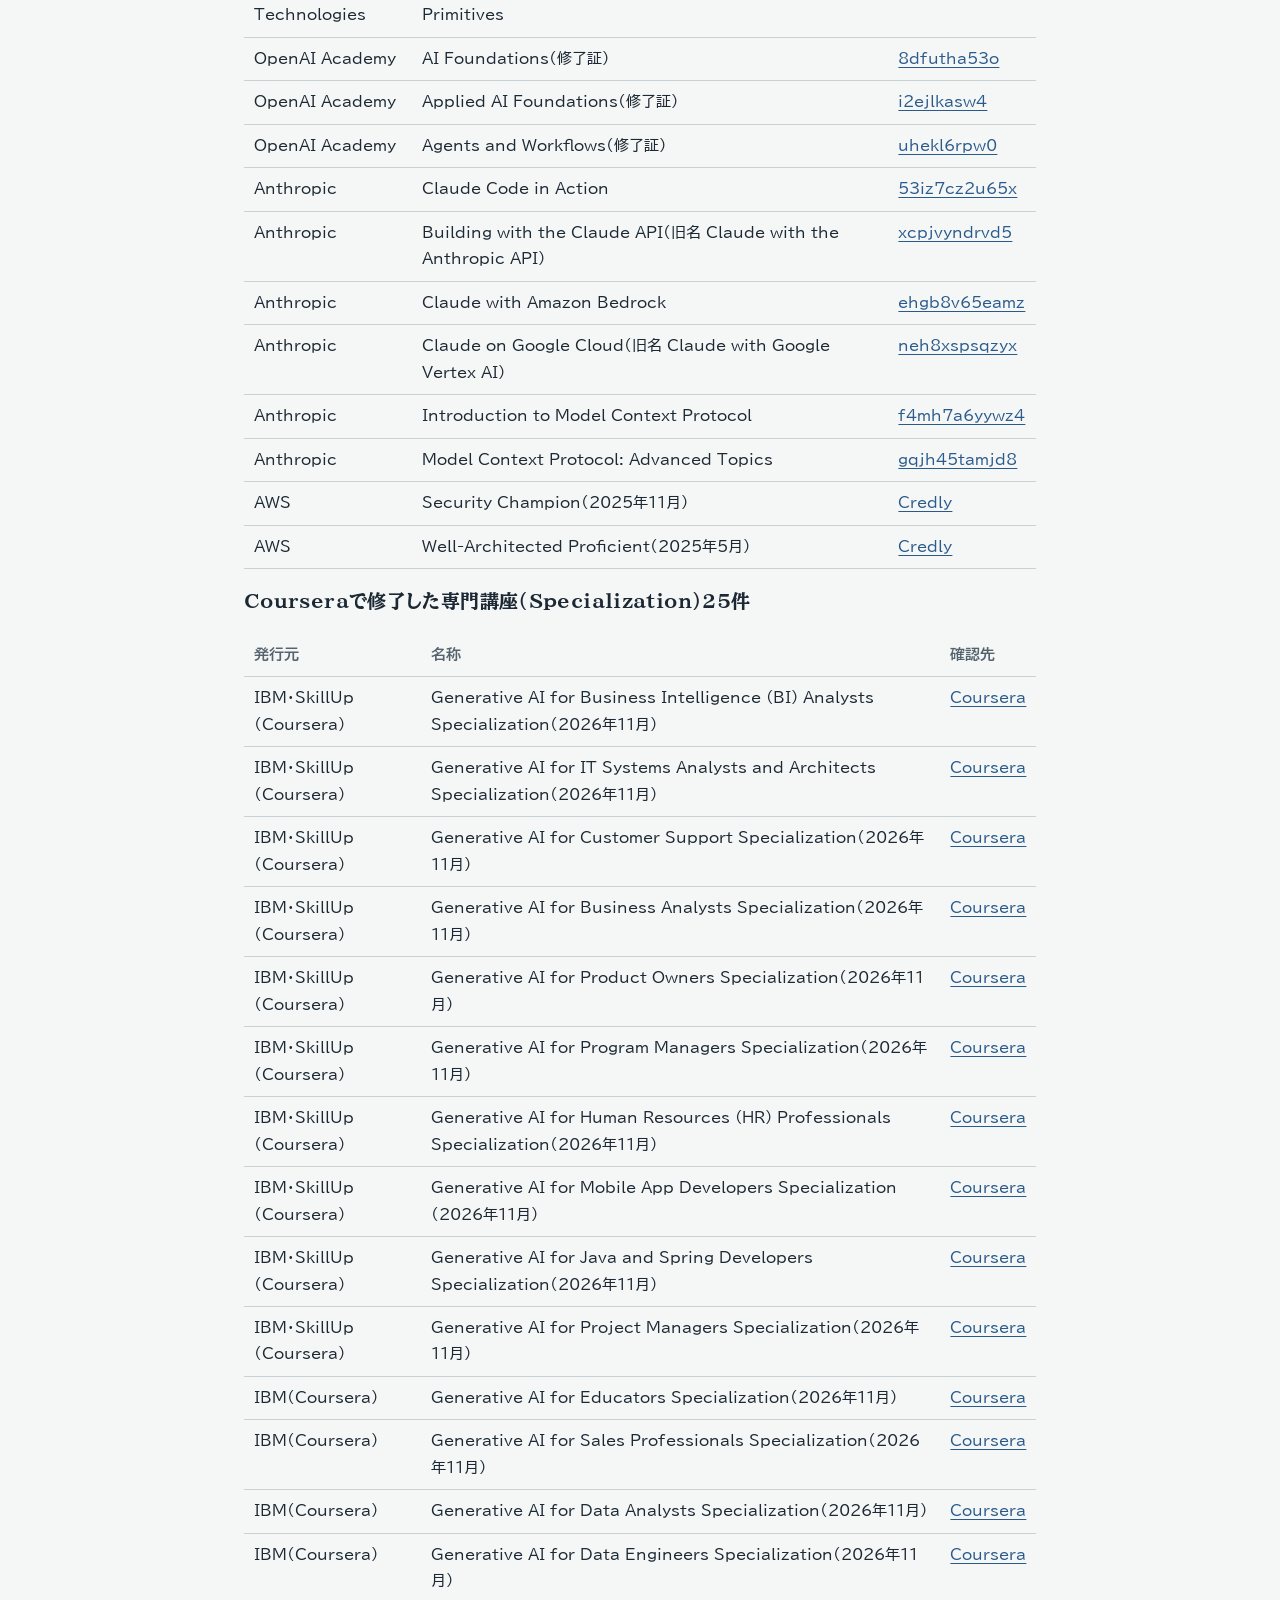
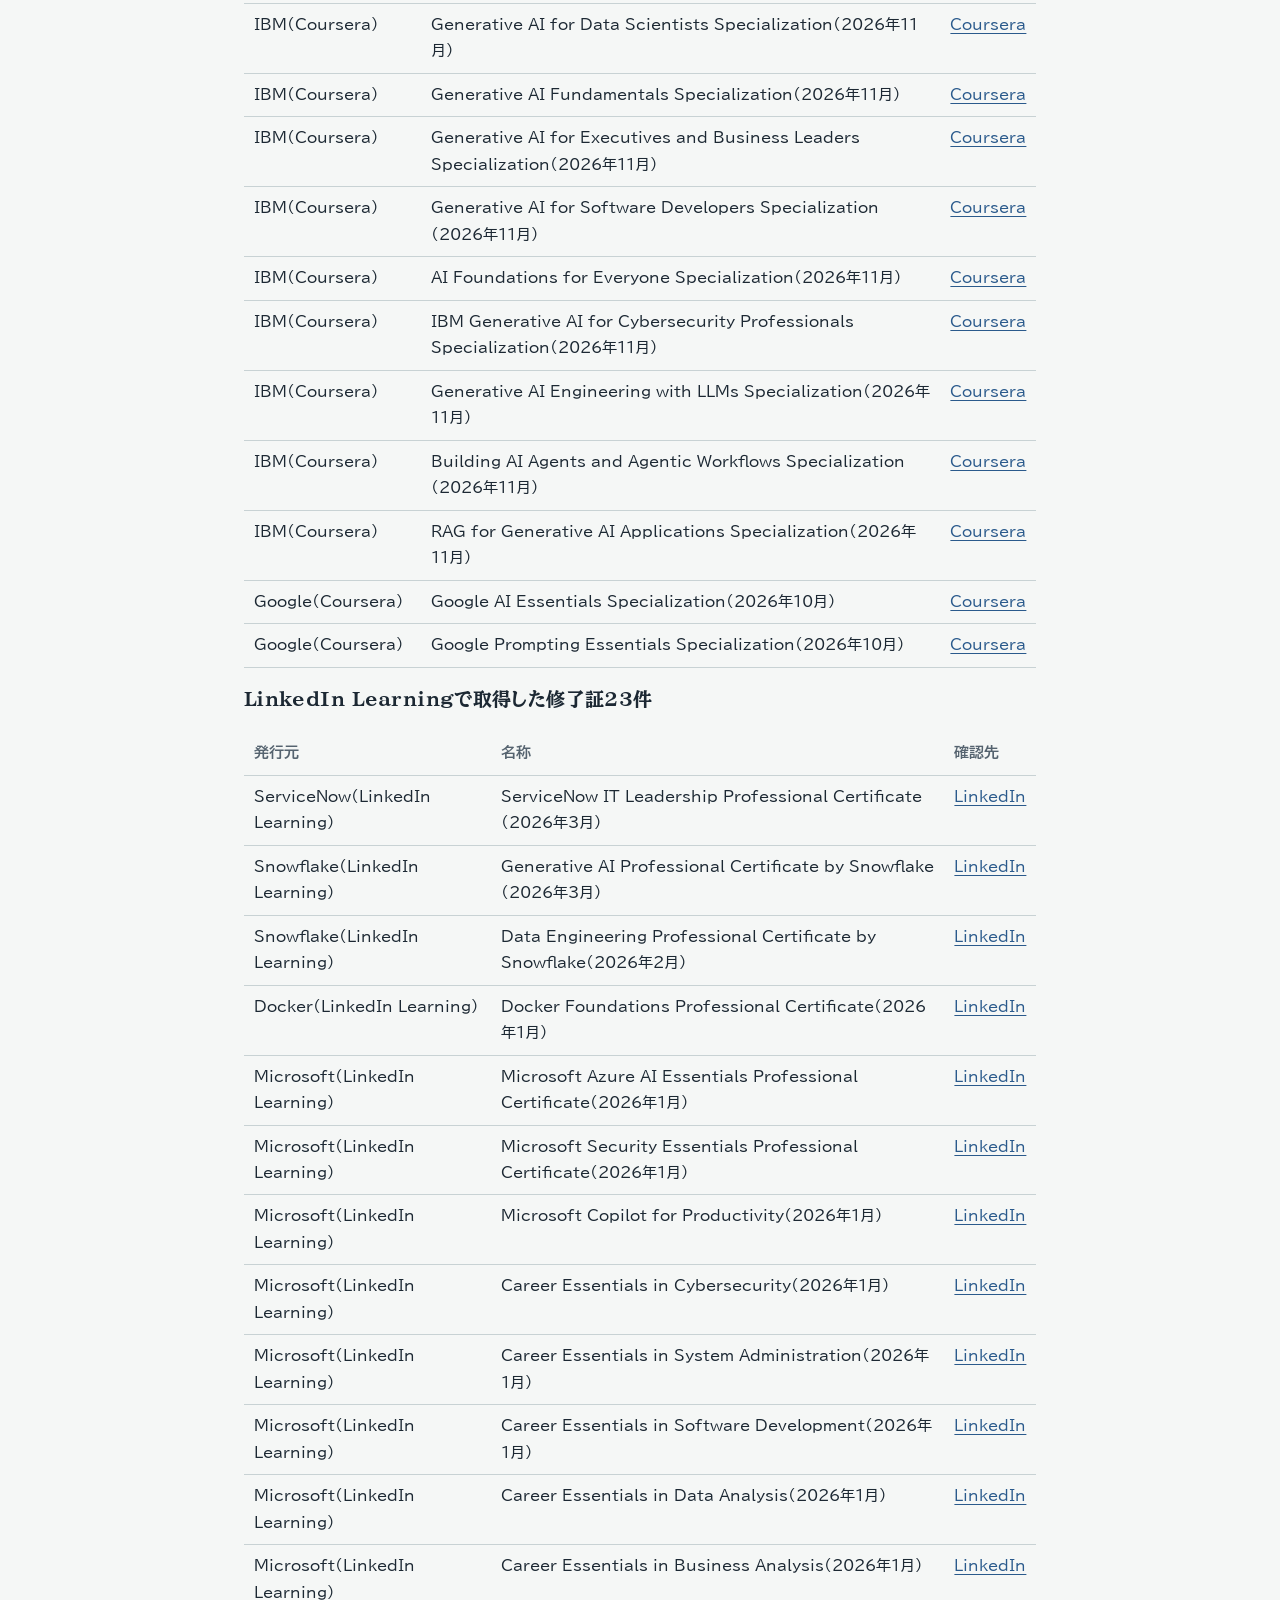
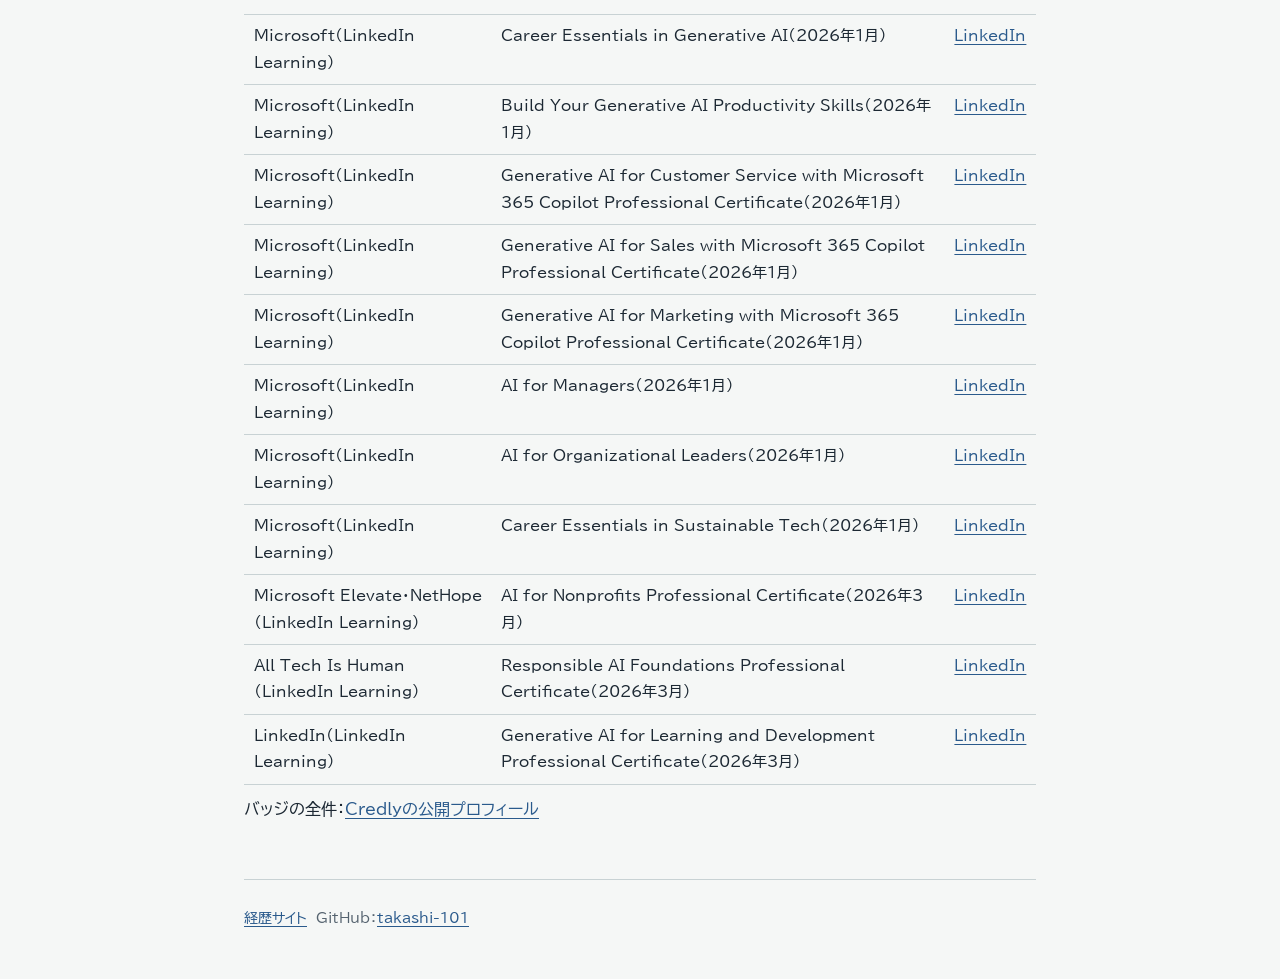
==== commit bfa9fe47: "ポートフォリオ：求められる力の表をプロフィールにそろえ、そのほかの実績に課題を追記し、経歴サイトへの導線を追加" ====
--- a/portfolio/index.html
+++ b/portfolio/index.html
@@ -27,6 +27,7 @@
       <li><a href="#certs">第三者が確認できる修了証</a></li>
     </ol>
   </nav>
+  <p class="note">24年間の取り組みを一覧にした経歴サイトは <a href="../">こちら</a>。</p>
 </header>
 
 <section id="profile">
@@ -106,11 +107,11 @@
 <section id="others">
   <h2>そのほかの実績</h2>
   <ul class="lines">
-    <li><b>遠隔会議の導入</b><span class="yr">2018年</span><br>最上位の会議体から導入し、5年の回収計画で投資判断を得た。トラブル事例を画像付きの手順書にし、他部署が自ら利用を申し出た。</li>
-    <li><b>駐車場の利用区分の再設計</b><span class="yr">2019年</span><br>条件別に利用の実態を測って許可枚数を算出。追加投資なしで許可枚数1.5倍、赤字から黒字へ。</li>
-    <li><b>認証評価のオンライン実地調査</b><span class="yr">2020年</span><br>費用ゼロで会場を自作し、全日程トラブルゼロ。少数で受けていた実地調査を全学参加型に変え、大学基準に適合。</li>
+    <li><b>遠隔会議の導入</b><span class="yr">2018年</span><br>課題：月1回の全学会議のたびに、授業・研究指導・外来が止まっていた。<br>最上位の会議体から導入し、5年の回収計画で投資判断を得た。トラブル事例を画像付きの手順書にし、他部署が自ら利用を申し出た。</li>
+    <li><b>駐車場の利用区分の再設計</b><span class="yr">2019年</span><br>課題：約30年続く赤字。許可枚数に根拠がなく、利用区分と実際の利用者が一致していなかった。<br>条件別に利用の実態を測って許可枚数を算出。追加投資なしで許可枚数1.5倍、赤字から黒字へ。</li>
+    <li><b>認証評価のオンライン実地調査</b><span class="yr">2020年</span><br>課題：コロナ禍で、システム担当ではない自分が1人で会場を作り、集まることを嫌う教職員を集める必要があった。<br>費用ゼロで会場を自作し、全日程トラブルゼロ。少数で受けていた実地調査を全学参加型に変え、大学基準に適合。</li>
     <li><b>太宰府市役所への課題解決案</b><span class="yr">2025年</span><br>聞き取った課題に、同様の課題を解決した他の自治体の前例を付けて、解決案のたたき台を無償提供。</li>
-    <li><b>デジタル推進委員向けの講座</b><span class="yr">2026年</span><br>シニアのデジタル推進委員向けに60分のオンライン講座を設計。教材と動画が法人内で共有された。</li>
+    <li><b>デジタル推進委員向けの講座</b><span class="yr">2026年</span><br>課題：受講者の多くはリタイア後のシニアで、生活ですぐ使える題材が条件だった。<br>シニアのデジタル推進委員向けに60分のオンライン講座を設計。教材と動画が法人内で共有された。</li>
   </ul>
 </section>
 
@@ -119,11 +120,11 @@
   <p>求められる力ごとに、動くものと学びの照会先を並べています。各リポジトリの README の「根拠（学習）」に、機能ごとの対応を載せています。</p>
   <div class="tbl"><table>
       <tr><th>求められる力</th><th>動くもの（GitHub）</th><th>学び（Credly）</th></tr>
-      <tr><td>生成AI・LLMの実装（RAG・エージェント・MCP）</td><td><a href="https://github.com/takashi-101/jissoku-agent">jissoku-agent</a>、<a href="https://github.com/takashi-101/fde-hybrid-router">fde-hybrid-router</a>、<a href="https://github.com/takashi-101/mcp-tool-lock">mcp-tool-lock</a>、<a href="https://github.com/takashi-101/agent-ledger">agent-ledger</a>、<a href="https://github.com/takashi-101/agent-trace-review">agent-trace-review</a>、<a href="https://github.com/takashi-101/fde-eval-harness">fde-eval-harness</a>、<a href="https://github.com/takashi-101/readonly-mcp">readonly-mcp</a>、<a href="https://github.com/takashi-101/ittsukan-tool">ittsukan-tool</a>、<a href="https://github.com/takashi-101/madoguchi-kaito">madoguchi-kaito</a>、<a href="https://github.com/takashi-101/shinsei-fubi-check">shinsei-fubi-check</a>、<a href="https://github.com/takashi-101/local-llm-record">local-llm-record</a>、<a href="https://github.com/takashi-101/gennai-oss-closed-port">gennai-oss-closed-port</a>、<a href="https://github.com/takashi-101/gyomu-tanaoroshi">gyomu-tanaoroshi</a>、<a href="https://github.com/takashi-101/fde-rag-chunk-auditor">fde-rag-chunk-auditor</a>、<a href="https://github.com/takashi-101/fde-prompt-version-registry">fde-prompt-version-registry</a></td><td>33件（<a href="https://www.credly.com/badges/3baa9254-f73c-4769-9448-77fb24473c1d">IBM RAG and Agentic AI Professional Certificate V3</a>、<a href="https://www.credly.com/badges/7364adab-8350-4eef-b94c-94e8dc659570">IBM Generative AI Engineering Professional Certificate</a> ほか）</td></tr>
-      <tr><td>ソフトウェア開発（テスト・CI・コンテナ）</td><td>テストとCI：<a href="https://github.com/takashi-101/jissoku-agent">jissoku-agent</a>、<a href="https://github.com/takashi-101/mcp-tool-lock">mcp-tool-lock</a>、<a href="https://github.com/takashi-101/agent-ledger">agent-ledger</a>、<a href="https://github.com/takashi-101/agent-trace-review">agent-trace-review</a>／テスト：<a href="https://github.com/takashi-101/pii-guard-gateway">pii-guard-gateway</a>（48件）、<a href="https://github.com/takashi-101/fde-saas-webhook-bridge">fde-saas-webhook-bridge</a>（26件）、<a href="https://github.com/takashi-101/fde-eval-harness">fde-eval-harness</a>（18件）、<a href="https://github.com/takashi-101/fde-hybrid-router">fde-hybrid-router</a>（16件）ほか</td><td>4件（<a href="https://www.credly.com/badges/618186c3-f4a3-4a32-bb49-eaea27067721">Software Engineering Essentials</a>、<a href="https://www.credly.com/badges/7602bb7f-42d7-4c25-ac1e-130f70404e6d">Full Stack Software Developer Assessment V2</a> ほか）</td></tr>
+      <tr><td>生成AI・LLMの実装（RAG・エージェント・MCP）</td><td><a href="https://github.com/takashi-101/jissoku-agent">jissoku-agent</a>、<a href="https://github.com/takashi-101/fde-hybrid-router">fde-hybrid-router</a>、<a href="https://github.com/takashi-101/mcp-tool-lock">mcp-tool-lock</a>、<a href="https://github.com/takashi-101/agent-ledger">agent-ledger</a>、<a href="https://github.com/takashi-101/agent-trace-review">agent-trace-review</a>、<a href="https://github.com/takashi-101/fde-eval-harness">fde-eval-harness</a>、<a href="https://github.com/takashi-101/readonly-mcp">readonly-mcp</a>、<a href="https://github.com/takashi-101/ittsukan-tool">ittsukan-tool</a>、<a href="https://github.com/takashi-101/madoguchi-kaito">madoguchi-kaito</a>、<a href="https://github.com/takashi-101/shinsei-fubi-check">shinsei-fubi-check</a>、<a href="https://github.com/takashi-101/local-llm-record">local-llm-record</a>、<a href="https://github.com/takashi-101/gennai-oss-closed-port">gennai-oss-closed-port</a>、<a href="https://github.com/takashi-101/gyomu-tanaoroshi">gyomu-tanaoroshi</a>、<a href="https://github.com/takashi-101/fde-rag-chunk-auditor">fde-rag-chunk-auditor</a>、<a href="https://github.com/takashi-101/fde-prompt-version-registry">fde-prompt-version-registry</a>、<a href="https://github.com/takashi-101/ai-decision-audit">ai-decision-audit</a>、<a href="https://github.com/takashi-101/palantir-applied-notional-project">palantir-applied-notional-project</a></td><td>33件（<a href="https://www.credly.com/badges/3baa9254-f73c-4769-9448-77fb24473c1d">IBM RAG and Agentic AI Professional Certificate V3</a>、<a href="https://www.credly.com/badges/7364adab-8350-4eef-b94c-94e8dc659570">IBM Generative AI Engineering Professional Certificate</a> ほか）</td></tr>
+      <tr><td>ソフトウェア開発（テスト・CI・コンテナ）</td><td>テストとCI（24本）：<a href="https://github.com/takashi-101/jissoku-agent">jissoku-agent</a>、<a href="https://github.com/takashi-101/mcp-tool-lock">mcp-tool-lock</a>、<a href="https://github.com/takashi-101/agent-ledger">agent-ledger</a>、<a href="https://github.com/takashi-101/agent-trace-review">agent-trace-review</a>、<a href="https://github.com/takashi-101/pii-guard-gateway">pii-guard-gateway</a>（49件）、<a href="https://github.com/takashi-101/fde-saas-webhook-bridge">fde-saas-webhook-bridge</a>（26件）、<a href="https://github.com/takashi-101/fde-eval-harness">fde-eval-harness</a>（18件）、<a href="https://github.com/takashi-101/fde-hybrid-router">fde-hybrid-router</a>（16件）ほか</td><td>4件（<a href="https://www.credly.com/badges/618186c3-f4a3-4a32-bb49-eaea27067721">Software Engineering Essentials</a>、<a href="https://www.credly.com/badges/7602bb7f-42d7-4c25-ac1e-130f70404e6d">Full Stack Software Developer Assessment V2</a> ほか）</td></tr>
       <tr><td>データ活用（Python・SQL・BI）</td><td><a href="https://github.com/takashi-101/jissoku-agent">jissoku-agent</a>、<a href="https://github.com/takashi-101/fde-saas-webhook-bridge">fde-saas-webhook-bridge</a>、<a href="https://github.com/takashi-101/palantir-applied-notional-project">palantir-applied-notional-project</a>、<a href="https://github.com/takashi-101/fde-ops-doctor">fde-ops-doctor</a>、<a href="https://github.com/takashi-101/fde-csv-schema-validator">fde-csv-schema-validator</a></td><td>16件（<a href="https://www.credly.com/badges/a1425bcf-2c74-43eb-a7f9-2edd448788db">Data Analysis with Python</a>、<a href="https://www.credly.com/badges/7d74aacd-a96a-48ea-aa73-0d667bf7bd6f">Generative AI for Business Intelligence (BI) Analysts Specialization</a> ほか）</td></tr>
       <tr><td>クラウドと閉域の基盤</td><td><a href="https://github.com/takashi-101/fde-saas-webhook-bridge">fde-saas-webhook-bridge</a>、<a href="https://github.com/takashi-101/local-llm-record">local-llm-record</a>、<a href="https://github.com/takashi-101/gennai-oss-closed-port">gennai-oss-closed-port</a>、<a href="https://github.com/takashi-101/fde-checklist">fde-checklist</a>、<a href="https://github.com/takashi-101/fde-ops-doctor">fde-ops-doctor</a>、<a href="https://github.com/takashi-101/fde-cost-quota-guard">fde-cost-quota-guard</a>、<a href="https://github.com/takashi-101/fde-handover-runbook-gen">fde-handover-runbook-gen</a></td><td>26件（<a href="https://www.credly.com/badges/02e7928f-cf12-4e2e-83c3-d47b12386eb8">Well-Architected Proficient</a>、<a href="https://www.credly.com/badges/b73f91ba-c58c-42ce-a05a-c8909e4a4354">AWS Knowledge: Amazon ECS</a> ほか）</td></tr>
-      <tr><td>セキュリティ・ガバナンス</td><td><a href="https://github.com/takashi-101/fde-hybrid-router">fde-hybrid-router</a>、<a href="https://github.com/takashi-101/mcp-tool-lock">mcp-tool-lock</a>、<a href="https://github.com/takashi-101/agent-ledger">agent-ledger</a>、<a href="https://github.com/takashi-101/agent-trace-review">agent-trace-review</a>、<a href="https://github.com/takashi-101/pii-guard-gateway">pii-guard-gateway</a>、<a href="https://github.com/takashi-101/fde-saas-webhook-bridge">fde-saas-webhook-bridge</a>、<a href="https://github.com/takashi-101/readonly-mcp">readonly-mcp</a>、<a href="https://github.com/takashi-101/ittsukan-tool">ittsukan-tool</a>、<a href="https://github.com/takashi-101/madoguchi-kaito">madoguchi-kaito</a>、<a href="https://github.com/takashi-101/shinsei-fubi-check">shinsei-fubi-check</a>、<a href="https://github.com/takashi-101/local-llm-record">local-llm-record</a>、<a href="https://github.com/takashi-101/fde-checklist">fde-checklist</a>、<a href="https://github.com/takashi-101/scs-star3-selfcheck">scs-star3-selfcheck</a></td><td>11件（<a href="https://www.credly.com/badges/90bbb775-f9b8-4aef-bc24-1ed7c67d17e4">Google Cybersecurity Professional Certificate(v.2)</a>、<a href="https://www.credly.com/badges/ddab077d-58eb-4807-bec1-69e5c6aeb9a5">AWS Knowledge: Security Champion</a> ほか）</td></tr>
+      <tr><td>セキュリティ・ガバナンス</td><td><a href="https://github.com/takashi-101/fde-hybrid-router">fde-hybrid-router</a>、<a href="https://github.com/takashi-101/mcp-tool-lock">mcp-tool-lock</a>、<a href="https://github.com/takashi-101/agent-ledger">agent-ledger</a>、<a href="https://github.com/takashi-101/agent-trace-review">agent-trace-review</a>、<a href="https://github.com/takashi-101/pii-guard-gateway">pii-guard-gateway</a>、<a href="https://github.com/takashi-101/fde-saas-webhook-bridge">fde-saas-webhook-bridge</a>、<a href="https://github.com/takashi-101/readonly-mcp">readonly-mcp</a>、<a href="https://github.com/takashi-101/ittsukan-tool">ittsukan-tool</a>、<a href="https://github.com/takashi-101/madoguchi-kaito">madoguchi-kaito</a>、<a href="https://github.com/takashi-101/shinsei-fubi-check">shinsei-fubi-check</a>、<a href="https://github.com/takashi-101/local-llm-record">local-llm-record</a>、<a href="https://github.com/takashi-101/fde-checklist">fde-checklist</a>、<a href="https://github.com/takashi-101/scs-star3-selfcheck">scs-star3-selfcheck</a>、<a href="https://github.com/takashi-101/palantir-applied-notional-project">palantir-applied-notional-project</a></td><td>11件（<a href="https://www.credly.com/badges/90bbb775-f9b8-4aef-bc24-1ed7c67d17e4">Google Cybersecurity Professional Certificate(v.2)</a>、<a href="https://www.credly.com/badges/ddab077d-58eb-4807-bec1-69e5c6aeb9a5">AWS Knowledge: Security Champion</a> ほか）</td></tr>
       <tr><td>業務改革・AX推進（課題の整理から定着まで）</td><td><a href="https://github.com/takashi-101/agent-trace-review">agent-trace-review</a>、<a href="https://github.com/takashi-101/ittsukan-tool">ittsukan-tool</a>、<a href="https://github.com/takashi-101/fde-checklist">fde-checklist</a>、<a href="https://github.com/takashi-101/gyomu-tanaoroshi">gyomu-tanaoroshi</a>、<a href="https://github.com/takashi-101/funding-guide">funding-guide</a>、<a href="https://github.com/takashi-101/fde-handover-runbook-gen">fde-handover-runbook-gen</a></td><td>21件（<a href="https://www.credly.com/badges/fdace98e-d7e0-4429-a86b-b37adc7e548e">Process Mining - From Theory to Execution</a>、<a href="https://www.credly.com/badges/5ededfbd-080b-428a-a9f5-1560d59c4d2e">Generative AI for Business Analysts Specialization</a>、Lean Six Sigma White Belt ほか）</td></tr>
       <tr><td>生成AIの業務活用</td><td><a href="https://github.com/takashi-101/ittsukan-tool">ittsukan-tool</a>、<a href="https://github.com/takashi-101/ai-decision-audit">ai-decision-audit</a></td><td>20件（<a href="https://www.credly.com/badges/21e73f9f-cfd5-4c8c-9940-fa0be8089c7e">Google AI Professional Certificate</a>、<a href="https://www.credly.com/badges/124df6a8-cf0a-4f15-81d0-49b39ae90cfa">Generative AI Fundamentals Specialization</a> ほか）</td></tr>
   </table></div>
@@ -148,7 +149,7 @@
     <li><a href="https://github.com/takashi-101/scs-star3-selfcheck"><b>scs-star3-selfcheck</b></a>　<a href="https://takashi-101.github.io/scs-star3-selfcheck/">画面を開く</a><br>SCS評価制度★3の自己点検ツール（外部への通信なし）</li>
     <li><a href="https://github.com/takashi-101/funding-guide"><b>funding-guide</b></a><br>AI導入と人材育成に使える公的制度の探索と試算</li>
     <li><a href="https://github.com/takashi-101/palantir-applied-notional-project"><b>palantir-applied-notional-project</b></a>　<a href="https://takashi-101.github.io/palantir-applied-notional-project/">画面を開く</a><br>Palantir Learn の実践課題を、ブラウザだけで動く1枚のページで作った成果物（データの掃除・車両一覧・不具合の受付箱）</li>
-    <li><a href="https://github.com/takashi-101/remove-keep-marks"><b>remove-keep-marks</b></a><br>Word文書の書式の不具合を原因から直すスクリプト</li>
+    <li><a href="https://github.com/takashi-101/remove-keep-marks"><b>remove-keep-marks</b></a><br>Wordの見出しの行頭に出る黒い点（■）を元の設定ごと外し、ページ最下部に取り残された見出しを検出するスクリプト</li>
   </ul>
   <h3>現場で使う小さな道具</h3>
   <ul class="lines">
@@ -265,7 +266,7 @@
 </section>
 
 <footer>
-  <p>GitHub：<a href="https://github.com/takashi-101">takashi-101</a></p>
+  <p><a href="../">経歴サイト</a>　GitHub：<a href="https://github.com/takashi-101">takashi-101</a></p>
 </footer>
 
 </div>
